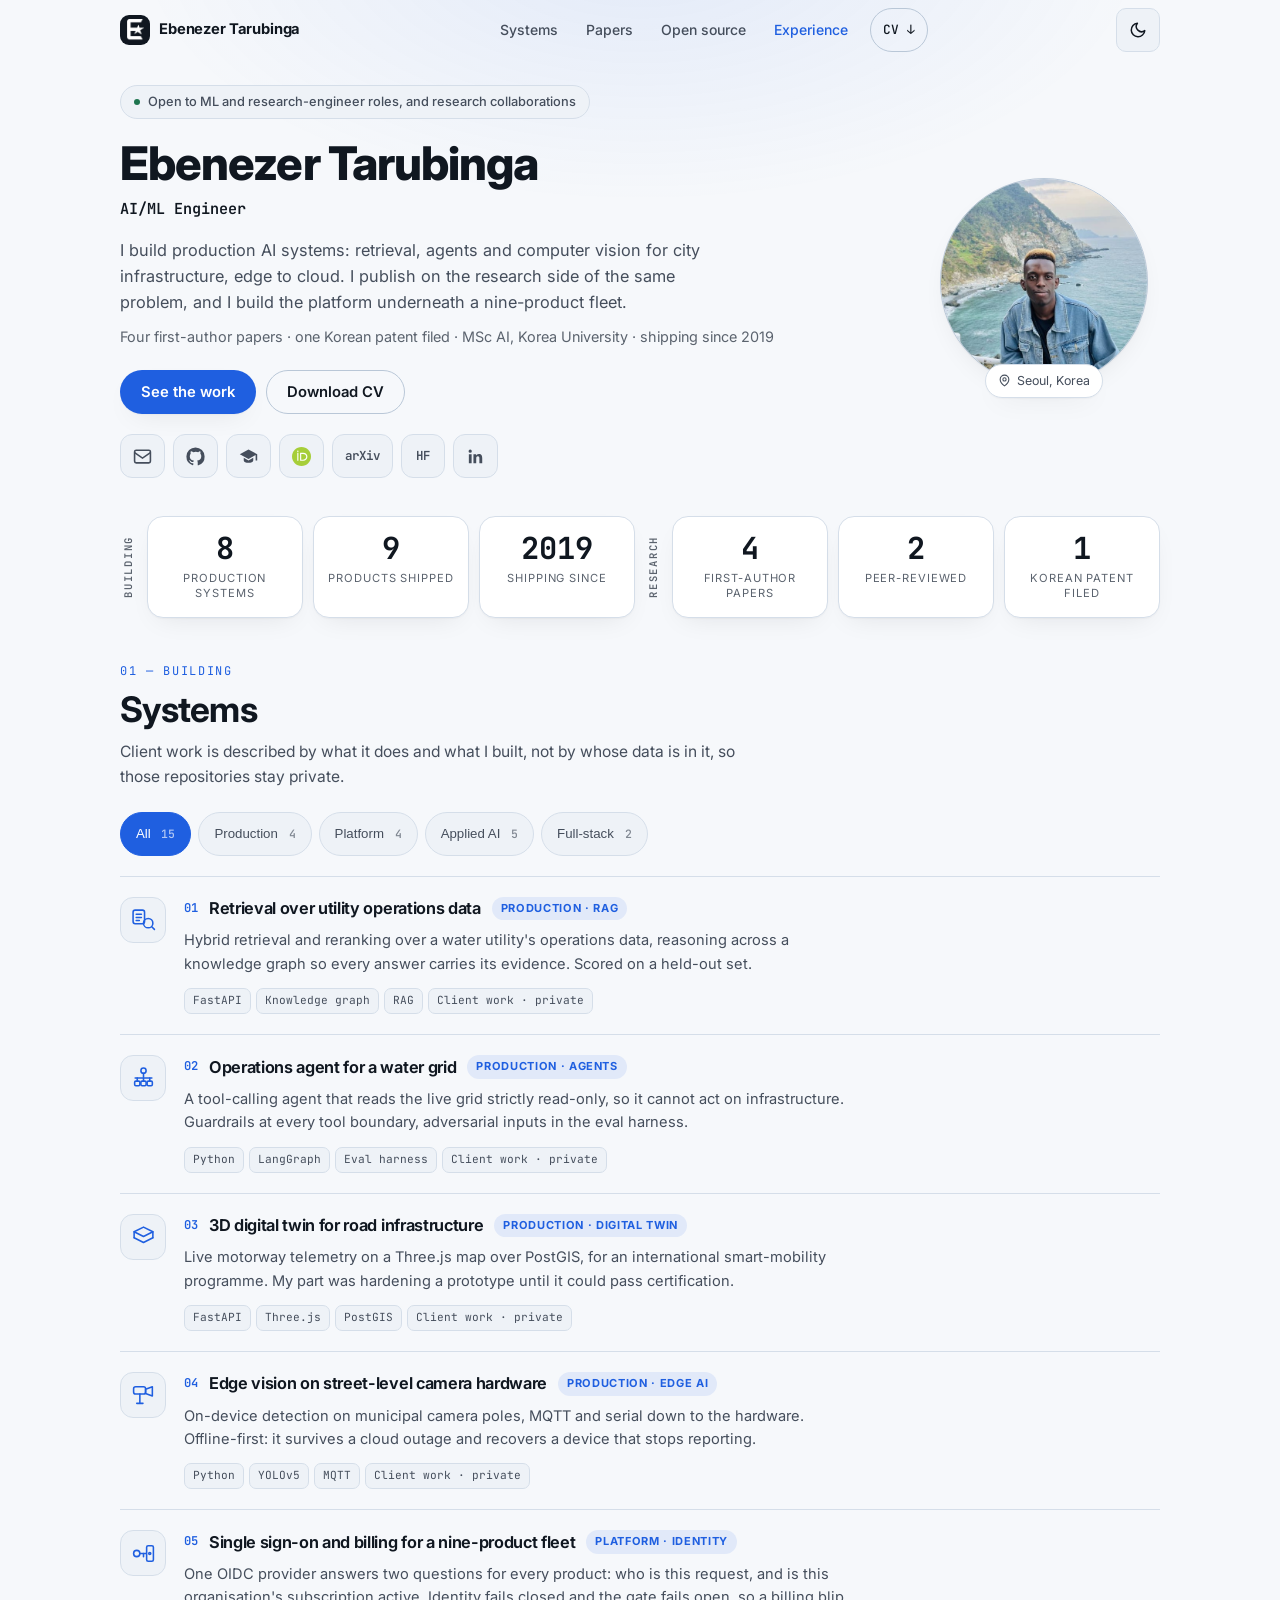
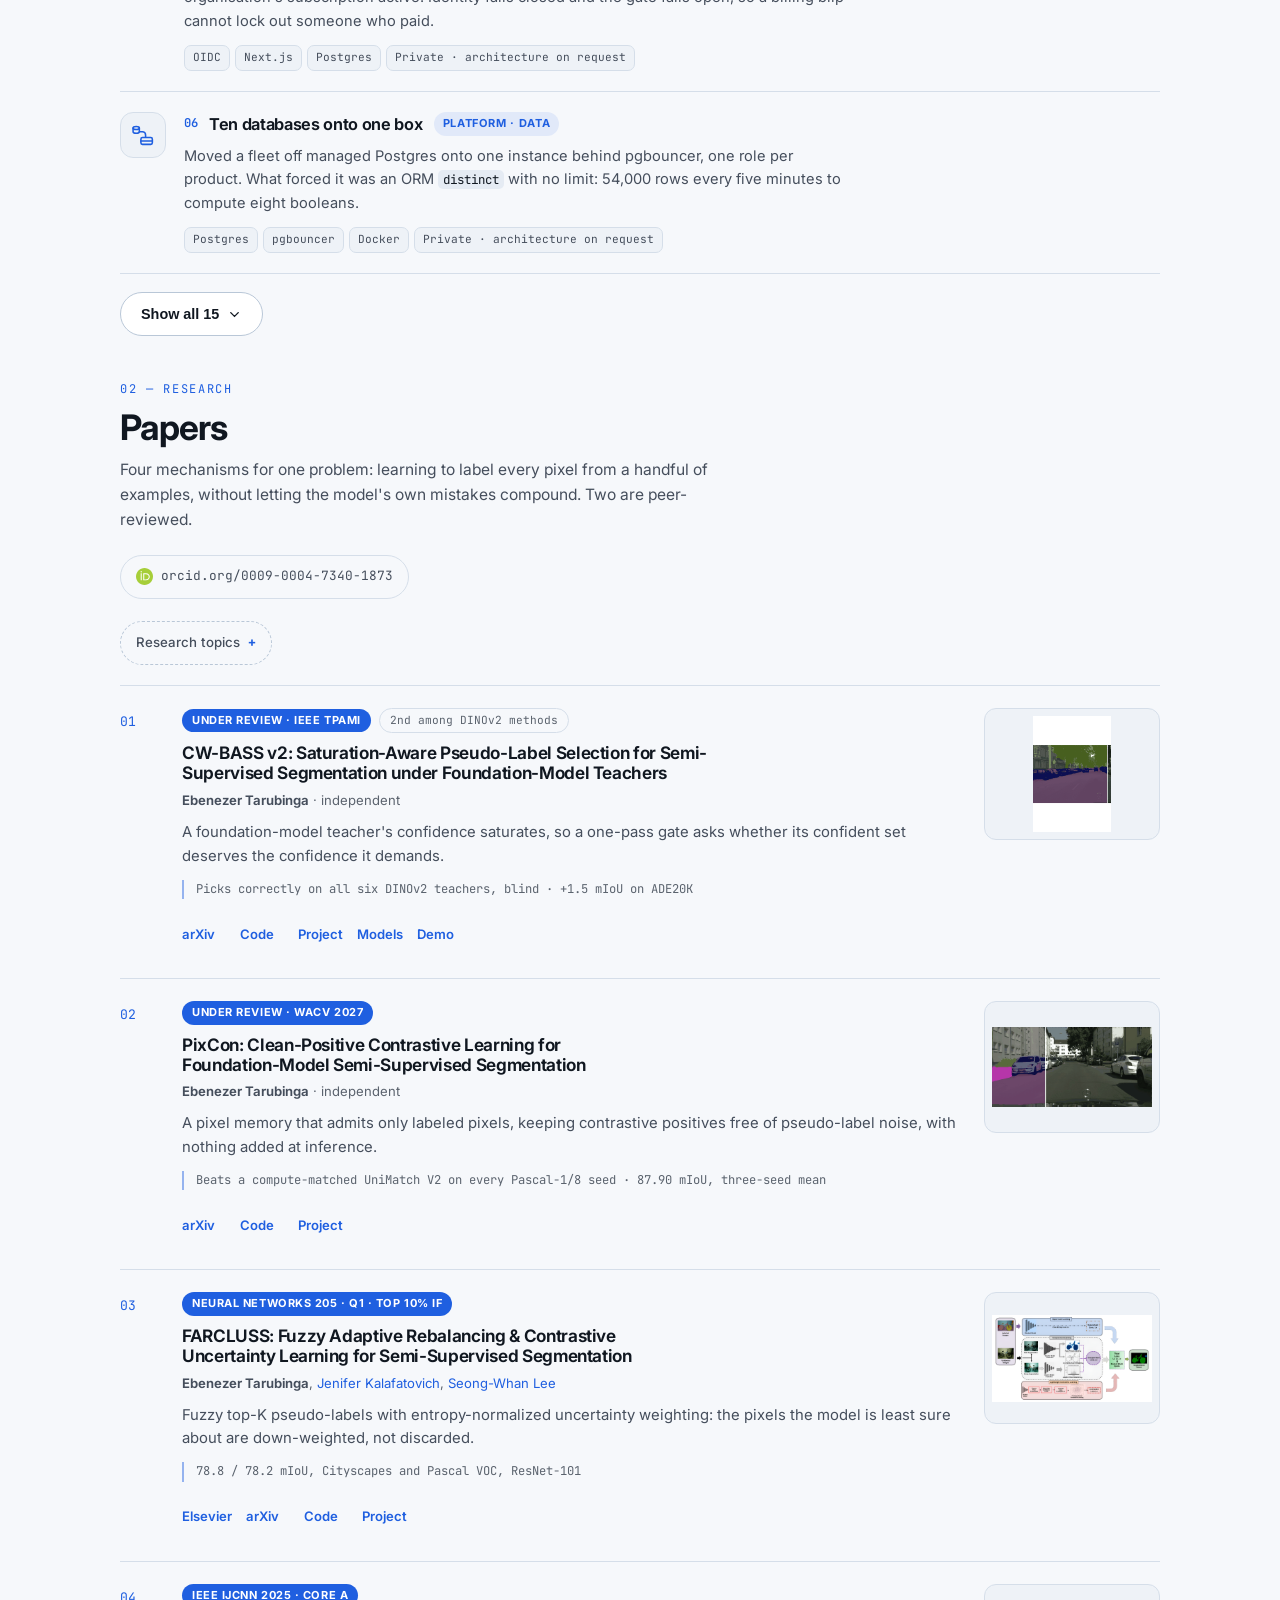
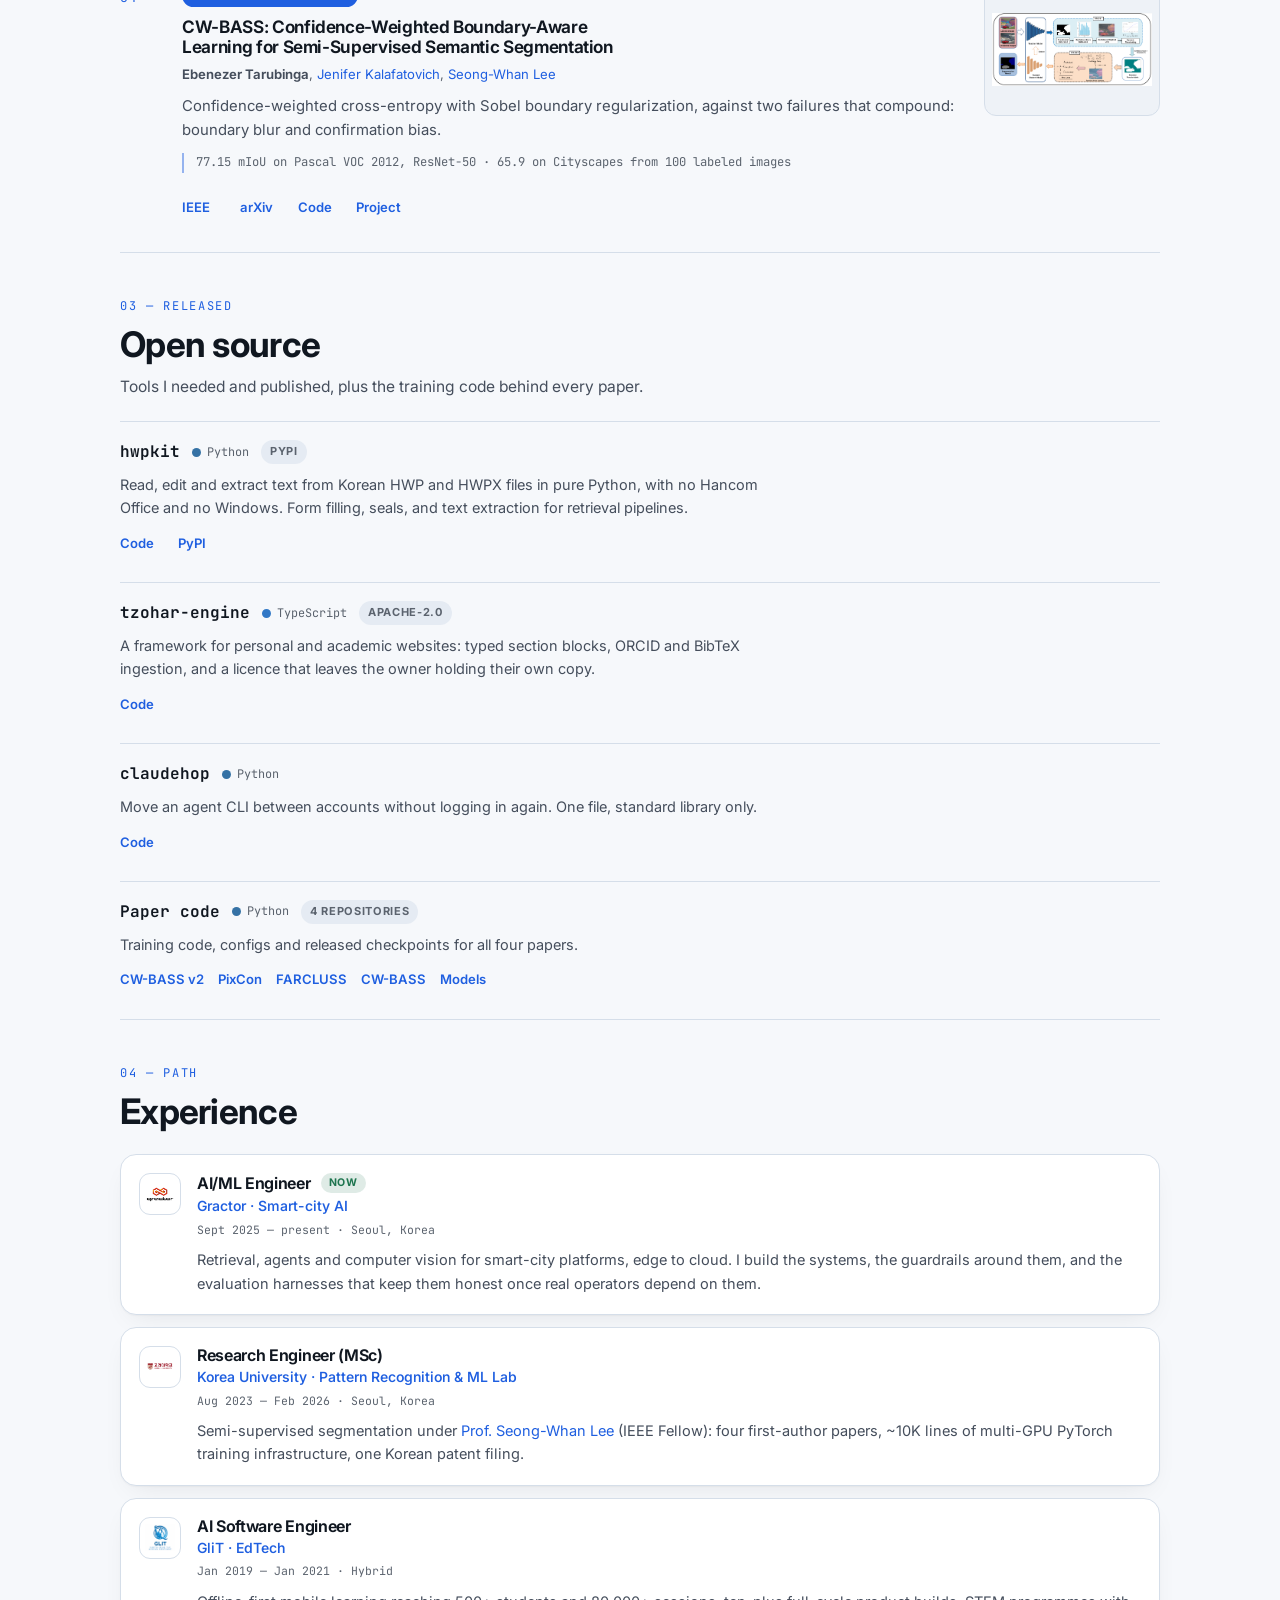
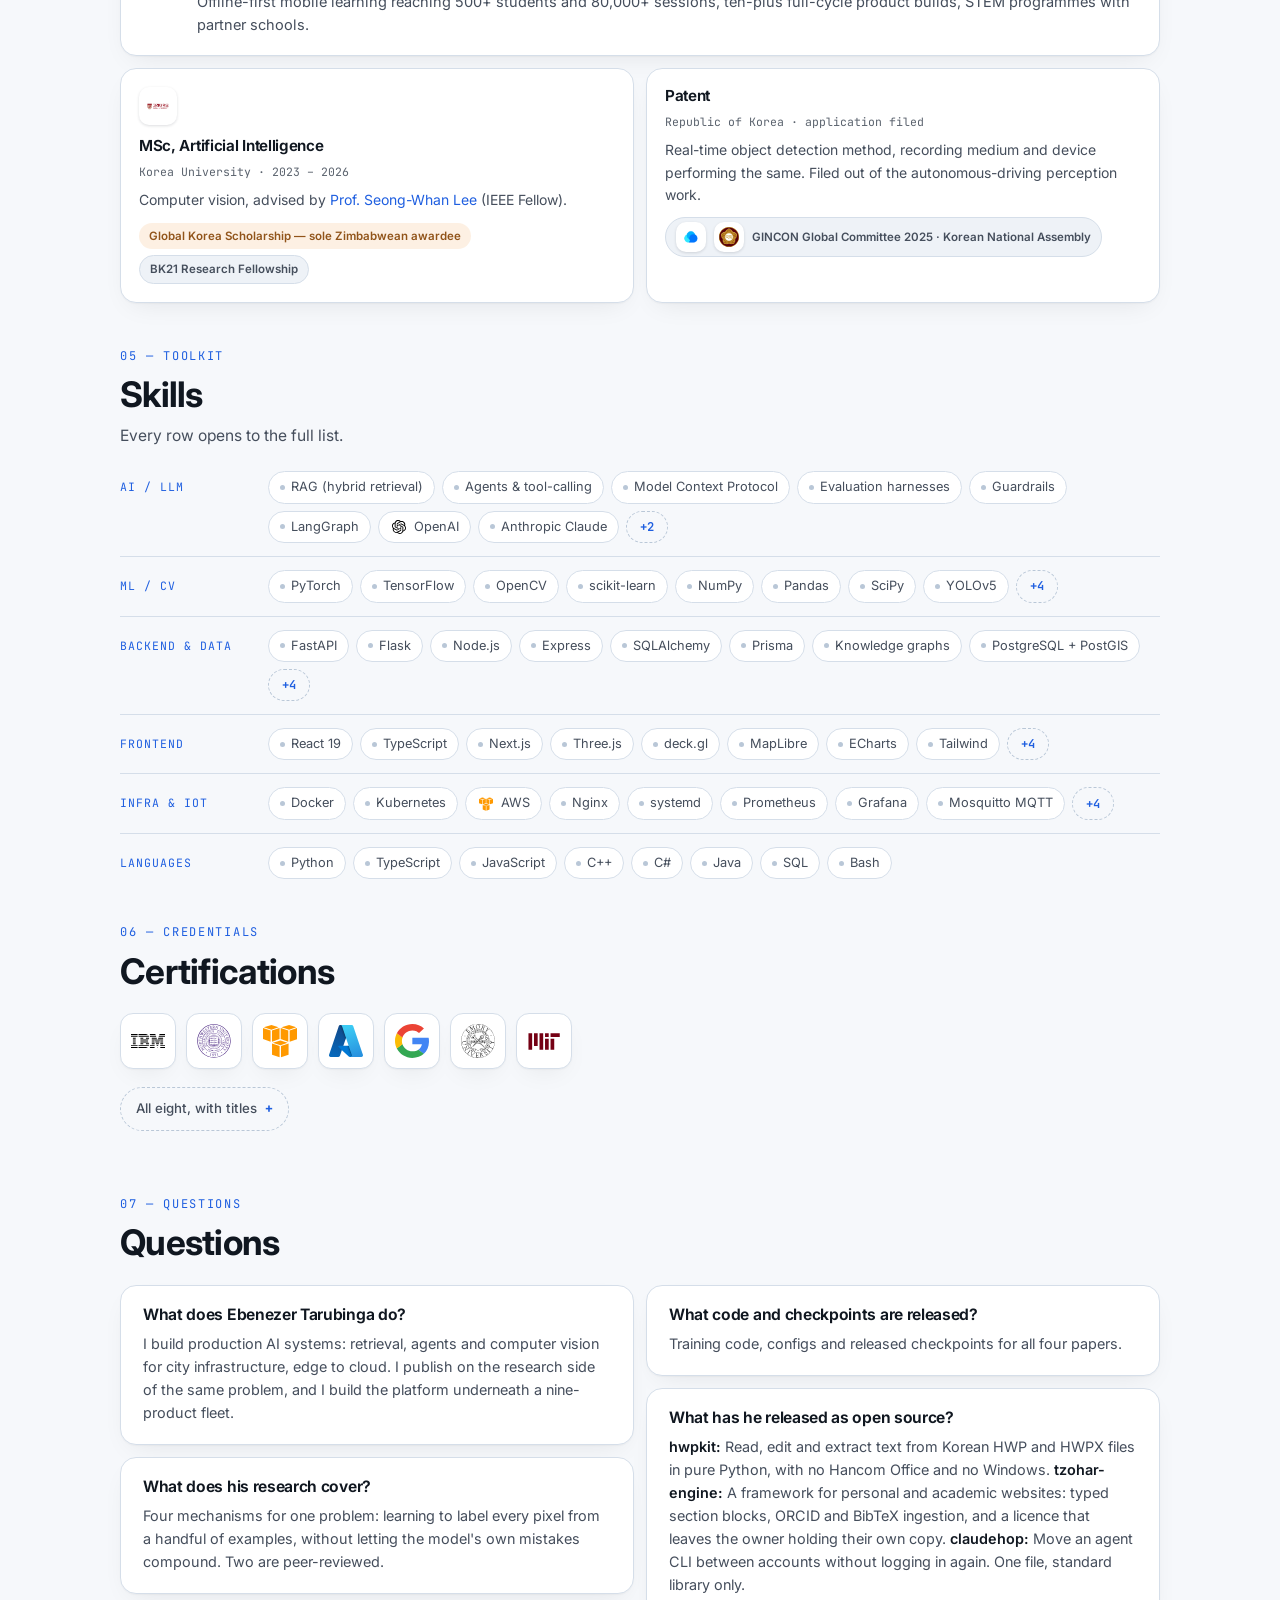
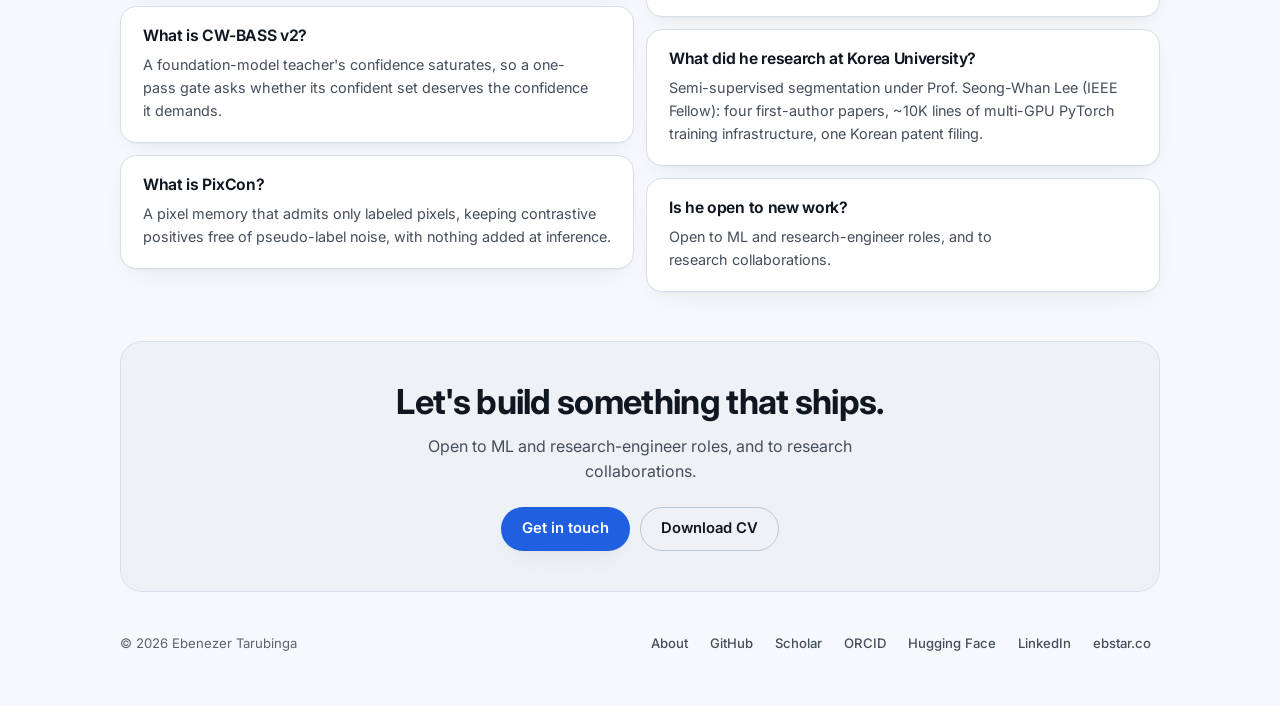
==== index.html @ acea978f "Square favicon set from the E★ mark, and og:site_name The old favicon was the 156x190 mark itself; G" ====
<!DOCTYPE html>
<html lang="en">
<head>
  <meta charset="UTF-8" />
  <meta name="viewport" content="width=device-width, initial-scale=1" />
  <title>Ebenezer Tarubinga — AI/ML Engineer</title>
  <meta name="author" content="Ebenezer Tarubinga" />
  <meta name="description" content="Ebenezer Tarubinga — AI/ML engineer in Seoul. Production retrieval, agents, computer vision and platform infrastructure, plus four first-author papers on learning to segment from almost no labels." />

  <!-- Open Graph -->
  <meta property="og:title" content="Ebenezer Tarubinga — AI/ML Engineer" />
  <meta property="og:description" content="Production AI systems for city infrastructure, the platform underneath a nine-product fleet, and four first-author papers. MSc AI, Korea University." />
  <meta property="og:type" content="website" />
  <meta property="og:site_name" content="Ebenezer Tarubinga" />
  <meta property="og:url" content="https://psychofict.github.io/" />
  <meta property="og:image" content="https://psychofict.github.io/pictures/ebstar.png" />
  <meta name="twitter:card" content="summary_large_image" />

  <link rel="canonical" href="https://psychofict.github.io/" />
  <link rel="alternate" hreflang="en" href="https://psychofict.github.io/" />
  <link rel="alternate" hreflang="x-default" href="https://psychofict.github.io/" />
  <link rel="alternate" type="application/rss+xml" title="Ebenezer Tarubinga: papers" href="https://psychofict.github.io/feed.xml" />

  <link rel="icon" href="/favicon.ico" sizes="48x48" />
  <link rel="icon" type="image/png" sizes="96x96" href="/favicon-96.png" />
  <link rel="icon" type="image/png" sizes="192x192" href="/icon-192.png" />
  <link rel="apple-touch-icon" sizes="180x180" href="/apple-touch-icon.png" />
  <link rel="preconnect" href="https://fonts.googleapis.com" />
  <link rel="preconnect" href="https://fonts.gstatic.com" crossorigin />
  <link href="https://fonts.googleapis.com/css2?family=Inter:wght@400;500;600;700;800;900&family=JetBrains+Mono:wght@400;500;600&display=swap" rel="stylesheet" />
  <link rel="stylesheet" href="stylesheet.css" />

  <!-- Google Analytics -->
  <script async src="https://www.googletagmanager.com/gtag/js?id=G-YFYF6ZWHZZ"></script>
  <script>
    window.dataLayer = window.dataLayer || [];
    function gtag(){dataLayer.push(arguments);}
    gtag('js', new Date());
    gtag('config', 'G-YFYF6ZWHZZ');
  </script>

  <!-- Structured data: one block per entity. -->
  <script type="application/ld+json">
  {
    "@context": "https://schema.org",
    "@type": "Person",
    "@id": "https://ebstar.co/#person",
    "name": "Ebenezer Tarubinga",
    "alternateName": "Ebstar",
    "givenName": "Ebenezer",
    "familyName": "Tarubinga",
    "jobTitle": "AI/ML Engineer",
    "description": "Ebenezer Tarubinga — AI/ML engineer in Seoul. Production retrieval, agents, computer vision and platform infrastructure, plus four first-author papers on learning to segment from almost no labels.",
    "url": "https://ebstar.co",
    "mainEntityOfPage": "https://psychofict.github.io/",
    "image": "https://psychofict.github.io/pictures/ebstar.png",
    "homeLocation": {
      "@type": "Place",
      "name": "Seoul, Korea"
    },
    "alumniOf": {
      "@id": "https://psychofict.github.io/#korea-university"
    },
    "hasCredential": {
      "@type": "EducationalOccupationalCredential",
      "credentialCategory": "degree",
      "educationalLevel": "Master of Science",
      "name": "MSc in Artificial Intelligence",
      "recognizedBy": {
        "@id": "https://psychofict.github.io/#korea-university"
      }
    },
    "knowsAbout": [
      "Semi-supervised learning",
      "Semantic segmentation",
      "Pseudo-labeling & consistency",
      "Calibration & uncertainty",
      "Contrastive representation learning",
      "Long-tailed / class imbalance",
      "Boundary-aware learning",
      "Foundation models (DINOv2, ViT)",
      "Selective prediction",
      "Evaluation methodology"
    ],
    "identifier": {
      "@type": "PropertyValue",
      "propertyID": "ORCID",
      "value": "https://orcid.org/0009-0004-7340-1873",
      "url": "https://orcid.org/0009-0004-7340-1873"
    },
    "sameAs": [
      "https://www.wikidata.org/wiki/Q108761295",
      "https://www.linkedin.com/in/ebstar",
      "https://scholar.google.com/citations?user=W818y-gAAAAJ",
      "https://orcid.org/0009-0004-7340-1873",
      "https://github.com/psychofict",
      "https://huggingface.co/psychofict",
      "https://www.crunchbase.com/person/ebenezer-tarubinga",
      "https://ebstar.co"
    ]
  }
  </script>
  <script type="application/ld+json">
  {
    "@context": "https://schema.org",
    "@type": "WebSite",
    "@id": "https://psychofict.github.io/#website",
    "name": "Ebenezer Tarubinga",
    "url": "https://psychofict.github.io/",
    "description": "Ebenezer Tarubinga — AI/ML engineer in Seoul. Production retrieval, agents, computer vision and platform infrastructure, plus four first-author papers on learning to segment from almost no labels.",
    "inLanguage": "en",
    "author": {
      "@id": "https://ebstar.co/#person"
    },
    "publisher": {
      "@id": "https://ebstar.co/#person"
    },
    "copyrightHolder": {
      "@id": "https://ebstar.co/#person"
    },
    "copyrightYear": 2026,
    "dateModified": "2026-10-06"
  }
  </script>
  <script type="application/ld+json">
  {
    "@context": "https://schema.org",
    "@type": [
      "EducationalOrganization",
      "CollegeOrUniversity"
    ],
    "@id": "https://psychofict.github.io/#korea-university",
    "name": "Korea University",
    "url": "https://www.korea.ac.kr",
    "address": {
      "@type": "PostalAddress",
      "addressLocality": "Seoul",
      "addressCountry": "KR"
    }
  }
  </script>
  <script type="application/ld+json">
  {
    "@context": "https://schema.org",
    "@type": "ScholarlyArticle",
    "@id": "https://psychofict.github.io/#paper-cw-bass-v2",
    "headline": "CW-BASS v2: Saturation-Aware Pseudo-Label Selection for Semi-Supervised Segmentation under Foundation-Model Teachers",
    "name": "CW-BASS v2: Saturation-Aware Pseudo-Label Selection for Semi-Supervised Segmentation under Foundation-Model Teachers",
    "description": "A foundation-model teacher's confidence saturates, so a one-pass gate asks whether its confident set deserves the confidence it demands.",
    "author": [
      {
        "@id": "https://ebstar.co/#person"
      }
    ],
    "datePublished": "2026-08-13",
    "url": "https://arxiv.org/abs/2608.12773",
    "sameAs": [
      "https://arxiv.org/abs/2608.12773",
      "https://psychofict.github.io/CW-BASS-v2/",
      "https://github.com/psychofict/CW-BASS-v2"
    ],
    "inLanguage": "en",
    "keywords": "Semi-supervised learning, Semantic segmentation",
    "creativeWorkStatus": "Under review at IEEE TPAMI"
  }
  </script>
  <script type="application/ld+json">
  {
    "@context": "https://schema.org",
    "@type": "ScholarlyArticle",
    "@id": "https://psychofict.github.io/#paper-pixcon",
    "headline": "PixCon: Clean-Positive Contrastive Learning for Foundation-Model Semi-Supervised Segmentation",
    "name": "PixCon: Clean-Positive Contrastive Learning for Foundation-Model Semi-Supervised Segmentation",
    "description": "A pixel memory that admits only labeled pixels, keeping contrastive positives free of pseudo-label noise, with nothing added at inference.",
    "author": [
      {
        "@id": "https://ebstar.co/#person"
      }
    ],
    "datePublished": "2026-07-03",
    "url": "https://arxiv.org/abs/2607.03068",
    "sameAs": [
      "https://arxiv.org/abs/2607.03068",
      "https://psychofict.github.io/PixCon/",
      "https://github.com/psychofict/PixCon"
    ],
    "inLanguage": "en",
    "keywords": "Semi-supervised learning, Semantic segmentation",
    "creativeWorkStatus": "Under review at WACV 2027"
  }
  </script>
  <script type="application/ld+json">
  {
    "@context": "https://schema.org",
    "@type": "ScholarlyArticle",
    "@id": "https://psychofict.github.io/#paper-farcluss",
    "headline": "FARCLUSS: Fuzzy Adaptive Rebalancing & Contrastive Uncertainty Learning for Semi-Supervised Segmentation",
    "name": "FARCLUSS: Fuzzy Adaptive Rebalancing & Contrastive Uncertainty Learning for Semi-Supervised Segmentation",
    "description": "Fuzzy top-K pseudo-labels with entropy-normalized uncertainty weighting: the pixels the model is least sure about are down-weighted, not discarded.",
    "author": [
      {
        "@id": "https://ebstar.co/#person"
      },
      {
        "@type": "Person",
        "name": "Jenifer Kalafatovich",
        "url": "https://scholar.google.com/citations?user=uH_-hRUAAAAJ&hl=en"
      },
      {
        "@type": "Person",
        "name": "Seong-Whan Lee",
        "url": "https://pure.korea.ac.kr/en/persons/seong-whan-lee"
      }
    ],
    "datePublished": "2025-06-11",
    "url": "https://doi.org/10.1016/j.neunet.2026.109494",
    "sameAs": [
      "https://doi.org/10.1016/j.neunet.2026.109494",
      "https://arxiv.org/abs/2506.11142",
      "https://psychofict.github.io/FARCLUSS/",
      "https://github.com/psychofict/FARCLUSS"
    ],
    "inLanguage": "en",
    "keywords": "Semi-supervised learning, Semantic segmentation",
    "creativeWorkStatus": "Published in Neural Networks",
    "publisher": {
      "@type": "Organization",
      "name": "Elsevier"
    },
    "isPartOf": {
      "@type": "PublicationVolume",
      "volumeNumber": "205",
      "isPartOf": {
        "@type": "Periodical",
        "name": "Neural Networks"
      }
    },
    "identifier": "https://doi.org/10.1016/j.neunet.2026.109494"
  }
  </script>
  <script type="application/ld+json">
  {
    "@context": "https://schema.org",
    "@type": "ScholarlyArticle",
    "@id": "https://psychofict.github.io/#paper-cw-bass",
    "headline": "CW-BASS: Confidence-Weighted Boundary-Aware Learning for Semi-Supervised Semantic Segmentation",
    "name": "CW-BASS: Confidence-Weighted Boundary-Aware Learning for Semi-Supervised Semantic Segmentation",
    "description": "Confidence-weighted cross-entropy with Sobel boundary regularization, against two failures that compound: boundary blur and confirmation bias.",
    "author": [
      {
        "@id": "https://ebstar.co/#person"
      },
      {
        "@type": "Person",
        "name": "Jenifer Kalafatovich",
        "url": "https://scholar.google.com/citations?user=uH_-hRUAAAAJ&hl=en"
      },
      {
        "@type": "Person",
        "name": "Seong-Whan Lee",
        "url": "https://pure.korea.ac.kr/en/persons/seong-whan-lee"
      }
    ],
    "datePublished": "2025-02-21",
    "url": "https://ieeexplore.ieee.org/abstract/document/11227871/",
    "sameAs": [
      "https://ieeexplore.ieee.org/abstract/document/11227871/",
      "https://arxiv.org/abs/2502.15152",
      "https://psychofict.github.io/CW-BASS/",
      "https://github.com/psychofict/CW-BASS"
    ],
    "inLanguage": "en",
    "keywords": "Semi-supervised learning, Semantic segmentation",
    "creativeWorkStatus": "Published at IEEE IJCNN 2025",
    "publisher": {
      "@type": "Organization",
      "name": "IEEE"
    }
  }
  </script>
  <script type="application/ld+json">
  {
    "@context": "https://schema.org",
    "@type": "FAQPage",
    "@id": "https://psychofict.github.io/#faq",
    "inLanguage": "en",
    "mainEntity": [
      {
        "@type": "Question",
        "name": "What does Ebenezer Tarubinga do?",
        "acceptedAnswer": {
          "@type": "Answer",
          "text": "I build production AI systems: retrieval, agents and computer vision for city infrastructure, edge to cloud. I publish on the research side of the same problem, and I build the platform underneath a nine-product fleet."
        }
      },
      {
        "@type": "Question",
        "name": "What does his research cover?",
        "acceptedAnswer": {
          "@type": "Answer",
          "text": "Four mechanisms for one problem: learning to label every pixel from a handful of examples, without letting the model's own mistakes compound. Two are peer-reviewed."
        }
      },
      {
        "@type": "Question",
        "name": "What is CW-BASS v2?",
        "acceptedAnswer": {
          "@type": "Answer",
          "text": "A foundation-model teacher's confidence saturates, so a one-pass gate asks whether its confident set deserves the confidence it demands."
        }
      },
      {
        "@type": "Question",
        "name": "What is PixCon?",
        "acceptedAnswer": {
          "@type": "Answer",
          "text": "A pixel memory that admits only labeled pixels, keeping contrastive positives free of pseudo-label noise, with nothing added at inference."
        }
      },
      {
        "@type": "Question",
        "name": "What code and checkpoints are released?",
        "acceptedAnswer": {
          "@type": "Answer",
          "text": "Training code, configs and released checkpoints for all four papers."
        }
      },
      {
        "@type": "Question",
        "name": "What has he released as open source?",
        "acceptedAnswer": {
          "@type": "Answer",
          "text": "hwpkit: Read, edit and extract text from Korean HWP and HWPX files in pure Python, with no Hancom Office and no Windows. tzohar-engine: A framework for personal and academic websites: typed section blocks, ORCID and BibTeX ingestion, and a licence that leaves the owner holding their own copy. claudehop: Move an agent CLI between accounts without logging in again. One file, standard library only."
        }
      },
      {
        "@type": "Question",
        "name": "What did he research at Korea University?",
        "acceptedAnswer": {
          "@type": "Answer",
          "text": "Semi-supervised segmentation under Prof. Seong-Whan Lee (IEEE Fellow): four first-author papers, ~10K lines of multi-GPU PyTorch training infrastructure, one Korean patent filing."
        }
      },
      {
        "@type": "Question",
        "name": "Is he open to new work?",
        "acceptedAnswer": {
          "@type": "Answer",
          "text": "Open to ML and research-engineer roles, and to research collaborations."
        }
      }
    ]
  }
  </script>

  <!-- Resolve the stored theme before paint. Nothing is set when the visitor has
       no preference, so the CSS falls through to prefers-color-scheme. -->
  <script>
    (function () {
      try {
        var t = localStorage.getItem('theme');
        if (t === 'light' || t === 'dark') document.documentElement.setAttribute('data-theme', t);
      } catch (e) {}
    })();
  </script>
</head>

<body>
  <div class="page-glow" aria-hidden="true"></div>

  <!-- Glyph sprite. Every system row carries a line drawing of what the system
       actually does, in one stroke weight, so the index scans as a set rather
       than as a wall of paragraphs. Stock photography would say nothing. -->
  <svg class="sprite" aria-hidden="true" focusable="false"><defs>
    <g id="g-retrieval"><rect x="2" y="3" width="11" height="13" rx="2"/><path d="M5 7h5M5 10h5M5 13h3"/><circle cx="16.5" cy="15.5" r="4.5"/><path d="M19.9 18.9 22.5 21.5"/></g>
    <g id="g-agent"><circle cx="12" cy="4.5" r="2.5"/><path d="M12 7v3.5"/><path d="M4 11.5h16"/><path d="M6 11.5v3M12 11.5v3M18 11.5v3"/><rect x="3.5" y="14.5" width="5" height="4.5" rx="1.2"/><rect x="9.5" y="14.5" width="5" height="4.5" rx="1.2"/><rect x="15.5" y="14.5" width="5" height="4.5" rx="1.2"/></g>
    <g id="g-twin"><path d="M3 7.5 12 3l9 4.5-9 4.5z"/><path d="M3 13.2 12 17.7l9-4.5"/><path d="M3 7.5v5.7M21 7.5v5.7"/></g>
    <g id="g-camera"><rect x="2.5" y="4.5" width="11.5" height="7" rx="2"/><path d="M14 7 20.5 4.5v9L14 11z"/><path d="M8.5 11.5v8.5"/><path d="M5.5 20.5h6"/></g>
    <g id="g-key"><circle cx="5.5" cy="12" r="3"/><path d="M8.5 12h6"/><path d="M12 12v3"/><rect x="15" y="4.5" width="6.5" height="15" rx="1.5"/><circle cx="18" cy="12" r="1"/></g>
    <g id="g-db"><ellipse cx="5" cy="4.8" rx="3" ry="1.5"/><path d="M2 4.8v3.6c0 .8 1.3 1.5 3 1.5s3-.7 3-1.5V4.8"/><path d="M8 8.4h3a3 3 0 0 1 3 3v2.1"/><rect x="9.5" y="14" width="11" height="6.5" rx="1.5"/><path d="M9.5 17.2h11"/></g>
    <g id="g-failover"><rect x="2" y="3" width="8.5" height="6" rx="1.5"/><rect x="13.5" y="14.5" width="8.5" height="6" rx="1.5"/><path d="M10.5 6h4.5"/><path d="M17 4 20.5 7.5M20.5 4 17 7.5"/><path d="M6.2 9v5.5a3 3 0 0 0 3 3h4.3" stroke-dasharray="2.6 2.6"/></g>
    <g id="g-check"><rect x="2.5" y="2.5" width="12" height="15" rx="2"/><path d="M5.8 7.3 7.4 8.9l3.2-3.2"/><path d="M5.8 12.6h5"/><circle cx="17.5" cy="16.5" r="4.8"/><path d="M17.5 14v2.7l1.9 1.1"/></g>
    <g id="g-shield"><path d="M12 2.5 4.5 5.6v5.7c0 4.8 3.2 8.2 7.5 9.7 4.3-1.5 7.5-4.9 7.5-9.7V5.6z"/><path d="M12 7.2 10 11.8h3.2L11.6 16.6"/></g>
    <g id="g-graph"><circle cx="5.5" cy="6" r="2.5"/><circle cx="18.5" cy="8" r="2.5"/><circle cx="9.5" cy="18" r="2.5"/><path d="M8 6.4l8 1.2M6.6 8.3 8.7 15.6M17 10.2l-5.6 5.9"/></g>
    <g id="g-labels"><rect x="2.5" y="2.5" width="19" height="19" rx="2"/><path d="M2.5 9h19M2.5 15h19M9 2.5v19M15 2.5v19"/><rect x="2.5" y="2.5" width="6.5" height="6.5" fill="currentColor" stroke="none" opacity=".26"/><rect x="15" y="9" width="6.5" height="6" fill="currentColor" stroke="none" opacity=".26"/></g>
    <g id="g-depth"><path d="M2.5 20.5c2.2-6.6 5.6-9.9 9.5-9.9s7.3 3.3 9.5 9.9"/><path d="M6.4 20.5c1.5-3.8 3.4-5.7 5.6-5.7s4.1 1.9 5.6 5.7"/><path d="M10.1 20.5c.7-1.6 1.3-2.4 1.9-2.4s1.2.8 1.9 2.4"/><path d="M12 3v4"/></g>
    <g id="g-context"><rect x="2.5" y="8" width="19" height="8" rx="2"/><path d="M6.2 8v8M17.8 8v8" stroke-dasharray="2 2"/><rect x="8.6" y="8" width="6.8" height="8" fill="currentColor" stroke="none" opacity=".24"/></g>
    <g id="g-leaf"><path d="M20.5 3.5c0 8.3-5.2 13.5-13.5 13.5 0-8.3 5.2-13.5 13.5-13.5z"/><path d="M7 17c3.1-4.2 6.2-6.8 10.3-8.3"/><path d="M3.5 20.5 7 17"/></g>
    <g id="g-book"><path d="M3 5.2c2.9-1.5 6-1.5 9 0v13.4c-3-1.5-6.1-1.5-9 0z"/><path d="M21 5.2c-2.9-1.5-6-1.5-9 0v13.4c3-1.5 6.1-1.5 9 0z"/></g>
  </defs></svg>

  <!-- ===================== NAV ===================== -->
  <header class="nav" id="nav">
    <div class="nav-inner">
      <a href="#home" class="brand">
        <span class="brand-mark"><img src="pictures/ebstar-mark-white.png" alt="" /></span>
        <span class="brand-name">Ebenezer&nbsp;Tarubinga</span>
      </a>

      <nav class="nav-links" id="navLinks" aria-label="Sections">
        <a href="#systems">Systems</a>
        <a href="#publications">Papers</a>
        <a href="#opensource">Open source</a>
        <a href="#experience">Experience</a>
        <a class="nav-cta" href="data/ebstar_cv.pdf" target="_blank" rel="noopener">CV ↓</a>
      </nav>

      <div class="nav-tools">
        <button id="themeToggle" class="icon-btn" aria-label="Toggle colour theme" title="Toggle theme">
          <svg class="i-sun" viewBox="0 0 24 24" width="18" height="18" fill="none" stroke="currentColor" stroke-width="2" stroke-linecap="round" aria-hidden="true"><circle cx="12" cy="12" r="4"/><path d="M12 2v2M12 20v2M4.9 4.9l1.4 1.4M17.7 17.7l1.4 1.4M2 12h2M20 12h2M4.9 19.1l1.4-1.4M17.7 6.3l1.4-1.4"/></svg>
          <svg class="i-moon" viewBox="0 0 24 24" width="18" height="18" fill="none" stroke="currentColor" stroke-width="2" stroke-linecap="round" stroke-linejoin="round" aria-hidden="true"><path d="M21 12.8A9 9 0 1 1 11.2 3a7 7 0 0 0 9.8 9.8z"/></svg>
        </button>
        <button id="menuBtn" class="icon-btn menu-btn" aria-label="Open menu" aria-expanded="false" aria-controls="navLinks">
          <svg viewBox="0 0 24 24" width="20" height="20" fill="none" stroke="currentColor" stroke-width="2" stroke-linecap="round" aria-hidden="true"><path d="M3 6h18M3 12h18M3 18h18"/></svg>
        </button>
      </div>
    </div>
  </header>

  <main id="main">

  <!-- ===================== HERO ===================== -->
  <section class="hero" id="home">
    <div class="hero-grid reveal">
      <div class="hero-text">
        <p class="eyebrow"><span class="dot"></span> Open to ML and research-engineer roles, and research collaborations</p>

        <h1>Ebenezer Tarubinga</h1>
        <p class="role"><span class="mono">AI/ML Engineer</span></p>

        <p class="lede">
          I build production AI systems: retrieval, agents and computer vision for city
          infrastructure, edge to cloud. I publish on the research side of the same problem, and I
          build the platform underneath a nine-product fleet.
        </p>
        <p class="lede-2">Four first-author papers · one Korean patent filed · MSc AI, Korea University · shipping since 2019</p>

        <div class="hero-cta">
          <a class="btn btn-primary" href="#systems">See the work</a>
          <a class="btn btn-ghost" href="data/ebstar_cv.pdf" target="_blank" rel="noopener">Download CV</a>
        </div>

        <div class="socials">
          <a class="social" href="mailto:ebstarmusic@gmail.com" title="Email" aria-label="Email"><svg viewBox="0 0 24 24" width="19" height="19" fill="none" stroke="currentColor" stroke-width="2" aria-hidden="true"><rect x="2" y="4" width="20" height="16" rx="2"/><path d="m2 7 10 7 10-7"/></svg></a>
          <a class="social" href="https://github.com/psychofict" target="_blank" rel="noopener" title="GitHub" aria-label="GitHub"><svg viewBox="0 0 24 24" width="19" height="19" fill="currentColor" aria-hidden="true"><path d="M12 .5A11.5 11.5 0 0 0 .5 12a11.5 11.5 0 0 0 7.9 10.9c.6.1.8-.2.8-.5v-2c-3.2.7-3.9-1.4-3.9-1.4-.5-1.3-1.3-1.7-1.3-1.7-1-.7.1-.7.1-.7 1.2.1 1.8 1.2 1.8 1.2 1 1.8 2.8 1.3 3.4 1 .1-.8.4-1.3.8-1.6-2.6-.3-5.3-1.3-5.3-5.7 0-1.3.5-2.3 1.2-3.1-.1-.3-.5-1.5.1-3.1 0 0 1-.3 3.3 1.2a11.5 11.5 0 0 1 6 0C17 5 18 5.3 18 5.3c.6 1.6.2 2.8.1 3.1.8.8 1.2 1.8 1.2 3.1 0 4.4-2.7 5.4-5.3 5.7.4.4.8 1.1.8 2.2v3.3c0 .3.2.6.8.5A11.5 11.5 0 0 0 23.5 12 11.5 11.5 0 0 0 12 .5z"/></svg></a>
          <a class="social" href="https://scholar.google.com/citations?user=W818y-gAAAAJ&amp;hl=en" target="_blank" rel="noopener" title="Google Scholar" aria-label="Google Scholar"><svg viewBox="0 0 24 24" width="19" height="19" fill="currentColor" aria-hidden="true"><path d="M12 3 1 9l11 6 9-4.9V17h2V9zM6 13.7v3.2c0 1.6 2.7 3.1 6 3.1s6-1.5 6-3.1v-3.2l-6 3.3z"/></svg></a>
          <a class="social" href="https://orcid.org/0009-0004-7340-1873" target="_blank" rel="me noopener" title="ORCID iD 0009-0004-7340-1873" aria-label="ORCID iD"><svg viewBox="0 0 256 256" width="19" height="19" aria-hidden="true"><path d="M256 128c0 70.7-57.3 128-128 128S0 198.7 0 128 57.3 0 128 0s128 57.3 128 128z" fill="#A6CE39"/><g fill="#fff"><path d="M86.3 186.2H70.9V79.1h15.4v107.1z"/><path d="M108.9 79.1h41.6c39.6 0 57 28.3 57 53.6 0 27.5-21.5 53.6-56.8 53.6h-41.8V79.1zm15.4 93.3h24.5c34.9 0 42.9-26.5 42.9-39.7C191.7 111.2 178 93 148 93h-23.7v79.4z"/><path d="M88.7 56.8c0 5.5-4.5 10.1-10.1 10.1s-10.1-4.6-10.1-10.1c0-5.6 4.5-10.1 10.1-10.1s10.1 4.6 10.1 10.1z"/></g></svg></a>
          <a class="social" href="https://arxiv.org/search/cs?searchtype=author&amp;query=Tarubinga,+E" target="_blank" rel="noopener" title="arXiv" aria-label="arXiv papers"><span class="social-txt">arXiv</span></a>
          <a class="social" href="https://huggingface.co/psychofict" target="_blank" rel="noopener" title="Hugging Face" aria-label="Hugging Face models"><span class="social-txt">HF</span></a>
          <a class="social" href="https://www.linkedin.com/in/ebstar" target="_blank" rel="noopener" title="LinkedIn" aria-label="LinkedIn"><svg viewBox="0 0 24 24" width="19" height="19" fill="currentColor" aria-hidden="true"><path d="M20.4 20.4h-3.5v-5.6c0-1.3 0-3-1.9-3s-2.1 1.4-2.1 2.9v5.7H9.4V9h3.3v1.6h.1c.5-.9 1.6-1.9 3.4-1.9 3.6 0 4.3 2.4 4.3 5.5v6.2zM5.3 7.4A2 2 0 1 1 5.3 3.3a2 2 0 0 1 0 4.1zM7.1 20.4H3.6V9h3.5z"/></svg></a>
        </div>
      </div>

      <div class="hero-photo">
        <div class="photo-ring">
          <img src="pictures/ebstar.png" alt="Ebenezer Tarubinga" width="208" height="208" />
        </div>
        <span class="loc-chip"><svg viewBox="0 0 24 24" width="13" height="13" fill="none" stroke="currentColor" stroke-width="2" aria-hidden="true"><path d="M20 10c0 6-8 12-8 12s-8-6-8-12a8 8 0 0 1 16 0z"/><circle cx="12" cy="10" r="3"/></svg> Seoul, Korea</span>
      </div>
    </div>
  </section>

  <!-- ===================== STATS ===================== -->
  <!-- Two tracks, three figures each, so neither reads as the whole career. -->
  <div class="stats reveal">
    <p class="stats-cap">Building</p>
    <div class="stat"><p class="stat-num">8</p><p class="stat-lbl">Production systems</p></div>
    <div class="stat"><p class="stat-num">9</p><p class="stat-lbl">Products shipped</p></div>
    <div class="stat"><p class="stat-num">2019</p><p class="stat-lbl">Shipping since</p></div>
    <p class="stats-cap">Research</p>
    <div class="stat"><p class="stat-num">4</p><p class="stat-lbl">First-author papers</p></div>
    <div class="stat"><p class="stat-num">2</p><p class="stat-lbl">Peer-reviewed</p></div>
    <div class="stat"><p class="stat-num">1</p><p class="stat-lbl">Korean patent filed</p></div>
  </div>

  <!-- ===================== SYSTEMS ===================== -->
  <section class="section" id="systems">
    <div class="section-head reveal">
      <p class="kicker">01 — Building</p>
      <h2>Systems</h2>
      <p class="section-sub">
        Client work is described by what it does and what I built, not by whose data is in it, so
        those repositories stay private.
      </p>
    </div>

    <div class="filters reveal" id="sysFilters" role="group" aria-label="Filter systems">
      <button class="chip active" data-filter="all">All <span class="chip-n">15</span></button>
      <button class="chip" data-filter="production">Production <span class="chip-n">4</span></button>
      <button class="chip" data-filter="platform">Platform <span class="chip-n">4</span></button>
      <button class="chip" data-filter="applied">Applied AI <span class="chip-n">5</span></button>
      <button class="chip" data-filter="fullstack">Full-stack <span class="chip-n">2</span></button>
    </div>

    <ol class="sysgrid reveal" id="sysGrid">

      <li class="sys" data-cat="production">
        <span class="sys-glyph"><svg viewBox="0 0 24 24" aria-hidden="true"><use href="#g-retrieval"/></svg></span>
        <div class="sys-main">
          <div class="sys-head"><span class="sys-idx mono">01</span><h3>Retrieval over utility operations data</h3><span class="tag">Production · RAG</span></div>
          <p class="sys-body">
            Hybrid retrieval and reranking over a water utility's operations data, reasoning across a knowledge graph so every answer carries its evidence. Scored on a held-out set.
          </p>
          <div class="stack"><span>FastAPI</span><span>Knowledge graph</span><span>RAG</span><span class="stack-note">Client work · private</span></div>
        </div>
      </li>

      <li class="sys" data-cat="production">
        <span class="sys-glyph"><svg viewBox="0 0 24 24" aria-hidden="true"><use href="#g-agent"/></svg></span>
        <div class="sys-main">
          <div class="sys-head"><span class="sys-idx mono">02</span><h3>Operations agent for a water grid</h3><span class="tag">Production · Agents</span></div>
          <p class="sys-body">
            A tool-calling agent that reads the live grid strictly read-only, so it cannot act on infrastructure. Guardrails at every tool boundary, adversarial inputs in the eval harness.
          </p>
          <div class="stack"><span>Python</span><span>LangGraph</span><span>Eval harness</span><span class="stack-note">Client work · private</span></div>
        </div>
      </li>

      <li class="sys" data-cat="production">
        <span class="sys-glyph"><svg viewBox="0 0 24 24" aria-hidden="true"><use href="#g-twin"/></svg></span>
        <div class="sys-main">
          <div class="sys-head"><span class="sys-idx mono">03</span><h3>3D digital twin for road infrastructure</h3><span class="tag">Production · Digital twin</span></div>
          <p class="sys-body">
            Live motorway telemetry on a Three.js map over PostGIS, for an international smart-mobility programme. My part was hardening a prototype until it could pass certification.
          </p>
          <div class="stack"><span>FastAPI</span><span>Three.js</span><span>PostGIS</span><span class="stack-note">Client work · private</span></div>
        </div>
      </li>

      <li class="sys" data-cat="production">
        <span class="sys-glyph"><svg viewBox="0 0 24 24" aria-hidden="true"><use href="#g-camera"/></svg></span>
        <div class="sys-main">
          <div class="sys-head"><span class="sys-idx mono">04</span><h3>Edge vision on street-level camera hardware</h3><span class="tag">Production · Edge AI</span></div>
          <p class="sys-body">
            On-device detection on municipal camera poles, MQTT and serial down to the hardware. Offline-first: it survives a cloud outage and recovers a device that stops reporting.
          </p>
          <div class="stack"><span>Python</span><span>YOLOv5</span><span>MQTT</span><span class="stack-note">Client work · private</span></div>
        </div>
      </li>

      <li class="sys" data-cat="platform">
        <span class="sys-glyph"><svg viewBox="0 0 24 24" aria-hidden="true"><use href="#g-key"/></svg></span>
        <div class="sys-main">
          <div class="sys-head"><span class="sys-idx mono">05</span><h3>Single sign-on and billing for a nine-product fleet</h3><span class="tag">Platform · Identity</span></div>
          <p class="sys-body">
            One OIDC provider answers two questions for every product: who is this request, and is this organisation's subscription active. Identity fails closed and the gate fails open, so a billing blip cannot lock out someone who paid.
          </p>
          <div class="stack"><span>OIDC</span><span>Next.js</span><span>Postgres</span><span class="stack-note">Private · architecture on request</span></div>
        </div>
      </li>

      <li class="sys" data-cat="platform">
        <span class="sys-glyph"><svg viewBox="0 0 24 24" aria-hidden="true"><use href="#g-db"/></svg></span>
        <div class="sys-main">
          <div class="sys-head"><span class="sys-idx mono">06</span><h3>Ten databases onto one box</h3><span class="tag">Platform · Data</span></div>
          <p class="sys-body">
            Moved a fleet off managed Postgres onto one instance behind pgbouncer, one role per product. What forced it was an ORM <code>distinct</code> with no limit: 54,000 rows every five minutes to compute eight booleans.
          </p>
          <div class="stack"><span>Postgres</span><span>pgbouncer</span><span>Docker</span><span class="stack-note">Private · architecture on request</span></div>
        </div>
      </li>

      <li class="sys" data-cat="platform">
        <span class="sys-glyph"><svg viewBox="0 0 24 24" aria-hidden="true"><use href="#g-failover"/></svg></span>
        <div class="sys-main">
          <div class="sys-head"><span class="sys-idx mono">07</span><h3>A model gateway that cannot bill</h3><span class="tag">Platform · LLM infra</span></div>
          <p class="sys-body">
            Two free tiers chained, so no product holds a paid model key. It fails over on 401, 402, 403, 404, 413, 429 and 5xx, and never on 400, because a 400 is our own bad request.
          </p>
          <div class="stack"><span>TypeScript</span><span>Cloudflare</span><span>Groq</span><span class="stack-note">Private · architecture on request</span></div>
        </div>
      </li>

      <li class="sys" data-cat="platform">
        <span class="sys-glyph"><svg viewBox="0 0 24 24" aria-hidden="true"><use href="#g-check"/></svg></span>
        <div class="sys-main">
          <div class="sys-head"><span class="sys-idx mono">08</span><h3>Checkers instead of memory</h3><span class="tag">Platform · Reliability</span></div>
          <p class="sys-body">
            Certificates, search visibility, crawler policy and factual claims, each swept weekly by a script that exits non-zero only on new drift. None of it is visible to a build or a test.
          </p>
          <div class="stack"><span>Python</span><span>cron</span><span>DNS APIs</span><span class="stack-note">Private · architecture on request</span></div>
        </div>
      </li>

      <li class="sys" data-cat="applied">
        <span class="sys-glyph"><svg viewBox="0 0 24 24" aria-hidden="true"><use href="#g-shield"/></svg></span>
        <div class="sys-main">
          <div class="sys-head"><span class="sys-idx mono">09</span><h3>Backdoor attacks on CLIP</h3><span class="tag tag-quiet">Applied AI · Adversarial ML</span></div>
          <p class="sys-body">
            Stealthy backdoor triggers via dual-embedding alignment in CLIP's joint visual and textual space, reproducing and extending BadCLIP.
          </p>
          <div class="stack"><span>PyTorch</span><span>CLIP</span></div>
          <div class="links">
            <a href="https://github.com/psychofict/badclip-backdoor-study" target="_blank" rel="noopener">Code</a>
            <a href="https://drive.google.com/file/d/1OnPxU3cuqhB0uwFL-8w2sg2gjNiUdZNB/view" target="_blank" rel="noopener">Slides</a>
          </div>
        </div>
      </li>

      <li class="sys" data-cat="applied">
        <span class="sys-glyph"><svg viewBox="0 0 24 24" aria-hidden="true"><use href="#g-graph"/></svg></span>
        <div class="sys-main">
          <div class="sys-head"><span class="sys-idx mono">10</span><h3>Semantic-aware multi-label adversarial attacks</h3><span class="tag tag-quiet">Applied AI · Adversarial ML</span></div>
          <p class="sys-body">
            Targeted perturbations for multi-label classifiers that exploit semantic label co-occurrence instead of treating each label independently.
          </p>
          <div class="stack"><span>PyTorch</span><span>Multi-label</span></div>
          <div class="links">
            <a href="https://github.com/psychofict/semantic-adversarial-attacks-study" target="_blank" rel="noopener">Code</a>
            <a href="https://drive.google.com/file/d/16gKQe9vyjaXc6fQhMEOzhQRfN6H8z__J/view" target="_blank" rel="noopener">Slides</a>
          </div>
        </div>
      </li>

      <li class="sys" data-cat="applied">
        <span class="sys-glyph"><svg viewBox="0 0 24 24" aria-hidden="true"><use href="#g-labels"/></svg></span>
        <div class="sys-main">
          <div class="sys-head"><span class="sys-idx mono">11</span><h3>Semi-supervised segmentation baselines</h3><span class="tag tag-quiet">Applied AI · Segmentation</span></div>
          <p class="sys-body">
            A systematic evaluation of weak-to-strong consistency (UniMatch) and self-training (ST++). The groundwork the four papers were built on.
          </p>
          <div class="stack"><span>PyTorch</span><span>UniMatch</span><span>ST++</span></div>
          <div class="links">
            <a href="https://github.com/psychofict/semi-supervised-segmentation-baselines" target="_blank" rel="noopener">Code</a>
            <a href="https://drive.google.com/file/d/1CRrbuWRL5Z9S_eKx_QkYUsb3n1NkhzUE/view" target="_blank" rel="noopener">Slides</a>
          </div>
        </div>
      </li>

      <li class="sys" data-cat="applied">
        <span class="sys-glyph"><svg viewBox="0 0 24 24" aria-hidden="true"><use href="#g-depth"/></svg></span>
        <div class="sys-main">
          <div class="sys-head"><span class="sys-idx mono">12</span><h3>Monocular depth estimation</h3><span class="tag tag-quiet">Applied AI · 3D vision</span></div>
          <p class="sys-body">
            Depth and point-cloud generation for autonomous driving on KITTI, over an improved depth-to-pointcloud pipeline on Depth Anything V2.
          </p>
          <div class="stack"><span>PyTorch</span><span>KITTI</span></div>
          <div class="links">
            <a href="https://github.com/psychofict/depth-estimation-experiments" target="_blank" rel="noopener">Code</a>
          </div>
        </div>
      </li>

      <li class="sys" data-cat="applied">
        <span class="sys-glyph"><svg viewBox="0 0 24 24" aria-hidden="true"><use href="#g-context"/></svg></span>
        <div class="sys-main">
          <div class="sys-head"><span class="sys-idx mono">13</span><h3>Effective context length of LLMs</h3><span class="tag tag-quiet">Applied AI · LLMs</span></div>
          <p class="sys-body">
            Why a declared context length overstates the effective one: positional-encoding bias and the STRING shift, measured across Llama, Mistral and Qwen.
          </p>
          <div class="stack"><span>PyTorch</span><span>Transformers</span></div>
          <div class="links">
            <a href="https://github.com/psychofict/llm-effective-context-length" target="_blank" rel="noopener">Code</a>
            <a href="https://drive.google.com/file/d/16obkOE5o65m8zrUtdMEZdOygMwHD6Aiu/view" target="_blank" rel="noopener">Slides</a>
          </div>
        </div>
      </li>

      <li class="sys" data-cat="fullstack">
        <span class="sys-glyph"><svg viewBox="0 0 24 24" aria-hidden="true"><use href="#g-leaf"/></svg></span>
        <div class="sys-main">
          <div class="sys-head"><span class="sys-idx mono">14</span><h3>AgriLet, crop disease detection</h3><span class="tag tag-quiet">Full-stack</span></div>
          <p class="sys-body">
            Disease identification with severity scoring for smallholder farmers, plus learning modules, community data contributions and downloadable datasets.
          </p>
          <div class="stack"><span>React</span><span>TypeScript</span><span>Prisma</span></div>
          <div class="links">
            <a href="https://github.com/psychofict/agrilet" target="_blank" rel="noopener">Code</a>
          </div>
        </div>
      </li>

      <li class="sys" data-cat="fullstack">
        <span class="sys-glyph"><svg viewBox="0 0 24 24" aria-hidden="true"><use href="#g-book"/></svg></span>
        <div class="sys-main">
          <div class="sys-head"><span class="sys-idx mono">15</span><h3>eLearn, an e-learning platform</h3><span class="tag tag-quiet">Full-stack</span></div>
          <p class="sys-body">
            O Level and A Level revision for African high-school students: 20+ subjects, 70+ lessons, study streaks and a learning-analytics dashboard.
          </p>
          <div class="stack"><span>React</span><span>Express</span><span>Prisma</span></div>
          <div class="links">
            <a href="https://github.com/psychofict/elearn" target="_blank" rel="noopener">Code</a>
          </div>
        </div>
      </li>

    </ol>

    <button class="more-btn reveal" id="sysMore" type="button" aria-expanded="false">
      <span class="more-label">Show all 15</span>
      <svg viewBox="0 0 24 24" width="15" height="15" fill="none" stroke="currentColor" stroke-width="2.2" stroke-linecap="round" aria-hidden="true"><path d="m6 9 6 6 6-6"/></svg>
    </button>
  </section>
  <!-- ===================== PUBLICATIONS ===================== -->
  <section class="section" id="publications">
    <div class="section-head reveal">
      <p class="kicker">02 — Research</p>
      <h2>Papers</h2>
      <p class="section-sub">
        Four mechanisms for one problem: learning to label every pixel from a handful of examples,
        without letting the model's own mistakes compound. Two are peer-reviewed.
      </p>
    </div>

    <div class="reveal">
      <a class="orcid" href="https://orcid.org/0009-0004-7340-1873" target="_blank" rel="me noopener">
        <svg viewBox="0 0 256 256" width="17" height="17" aria-hidden="true"><path d="M256 128c0 70.7-57.3 128-128 128S0 198.7 0 128 57.3 0 128 0s128 57.3 128 128z" fill="#A6CE39"/><g fill="#fff"><path d="M86.3 186.2H70.9V79.1h15.4v107.1z"/><path d="M108.9 79.1h41.6c39.6 0 57 28.3 57 53.6 0 27.5-21.5 53.6-56.8 53.6h-41.8V79.1zm15.4 93.3h24.5c34.9 0 42.9-26.5 42.9-39.7C191.7 111.2 178 93 148 93h-23.7v79.4z"/><path d="M88.7 56.8c0 5.5-4.5 10.1-10.1 10.1s-10.1-4.6-10.1-10.1c0-5.6 4.5-10.1 10.1-10.1s10.1 4.6 10.1 10.1z"/></g></svg>
        orcid.org/0009-0004-7340-1873
      </a>

      <details class="disclose">
        <summary>Research topics</summary>
        <div class="topics">
        <span>Semi-supervised learning</span><span>Semantic segmentation</span>
        <span>Pseudo-labeling &amp; consistency</span><span>Calibration &amp; uncertainty</span>
        <span>Contrastive representation learning</span><span>Long-tailed / class imbalance</span>
        <span>Boundary-aware learning</span><span>Foundation models (DINOv2, ViT)</span>
        <span>Selective prediction</span><span>Evaluation methodology</span>
      </div>
      </details>
    </div>

    <ol class="pubs reveal">

      <li class="pub">
        <div class="pub-grid">
          <p class="pub-idx">01</p>
          <div>
            <div class="pub-meta">
              <span class="venue">Under review · IEEE TPAMI</span>
              <span class="standing">2nd among DINOv2 methods</span>
            </div>
            <h3>CW-BASS v2: Saturation-Aware Pseudo-Label Selection for Semi-Supervised Segmentation under Foundation-Model Teachers</h3>
            <p class="authors"><strong>Ebenezer Tarubinga</strong> · independent</p>
            <p class="pub-body">
              A foundation-model teacher's confidence saturates, so a one-pass gate asks whether its confident set deserves the confidence it demands.
            </p>
            <p class="result">
              Picks correctly on all six DINOv2 teachers, blind · +1.5 mIoU on ADE20K
            </p>
            <div class="links">
              <a href="https://arxiv.org/abs/2608.12773" target="_blank" rel="noopener">arXiv</a>
              <a href="https://github.com/psychofict/CW-BASS-v2" target="_blank" rel="noopener">Code</a>
              <a href="https://psychofict.github.io/CW-BASS-v2/" target="_blank" rel="noopener">Project</a>
              <a href="https://huggingface.co/psychofict" target="_blank" rel="noopener">Models</a>
              <a href="https://huggingface.co/spaces/hugging-apps/cwbass-v2-segmentation" target="_blank" rel="noopener">Demo</a>
            </div>
          </div>
          <div class="pub-fig"><img src="pictures/cwbass_v2_results.gif" alt="CW-BASS v2 qualitative segmentation results" loading="lazy" /></div>
        </div>
      </li>

      <li class="pub">
        <div class="pub-grid">
          <p class="pub-idx">02</p>
          <div>
            <div class="pub-meta">
              <span class="venue">Under review · WACV 2027</span>
            </div>
            <h3>PixCon: Clean-Positive Contrastive Learning for Foundation-Model Semi-Supervised Segmentation</h3>
            <p class="authors"><strong>Ebenezer Tarubinga</strong> · independent</p>
            <p class="pub-body">
              A pixel memory that admits only labeled pixels, keeping contrastive positives free of pseudo-label noise, with nothing added at inference.
            </p>
            <p class="result">
              Beats a compute-matched UniMatch V2 on every Pascal-1/8 seed · 87.90 mIoU, three-seed mean
            </p>
            <div class="links">
              <a href="https://arxiv.org/abs/2607.03068" target="_blank" rel="noopener">arXiv</a>
              <a href="https://github.com/psychofict/PixCon" target="_blank" rel="noopener">Code</a>
              <a href="https://psychofict.github.io/PixCon/" target="_blank" rel="noopener">Project</a>
            </div>
          </div>
          <div class="pub-fig"><img src="pictures/pixcon_results.gif" alt="PixCon qualitative segmentation results" loading="lazy" /></div>
        </div>
      </li>

      <li class="pub">
        <div class="pub-grid">
          <p class="pub-idx">03</p>
          <div>
            <div class="pub-meta">
              <span class="venue">Neural Networks 205 · Q1 · Top 10% IF</span>
            </div>
            <h3>FARCLUSS: Fuzzy Adaptive Rebalancing &amp; Contrastive Uncertainty Learning for Semi-Supervised Segmentation</h3>
            <p class="authors"><strong>Ebenezer Tarubinga</strong>, <a href="https://scholar.google.com/citations?user=uH_-hRUAAAAJ&amp;hl=en" target="_blank" rel="noopener">Jenifer Kalafatovich</a>, <a href="https://pure.korea.ac.kr/en/persons/seong-whan-lee" target="_blank" rel="noopener">Seong-Whan Lee</a></p>
            <p class="pub-body">
              Fuzzy top-K pseudo-labels with entropy-normalized uncertainty weighting: the pixels the model is least sure about are down-weighted, not discarded.
            </p>
            <p class="result">
              78.8 / 78.2 mIoU, Cityscapes and Pascal VOC, ResNet-101
            </p>
            <div class="links">
              <a href="https://doi.org/10.1016/j.neunet.2026.109494" target="_blank" rel="noopener">Elsevier</a>
              <a href="https://arxiv.org/abs/2506.11142" target="_blank" rel="noopener">arXiv</a>
              <a href="https://github.com/psychofict/FARCLUSS" target="_blank" rel="noopener">Code</a>
              <a href="https://psychofict.github.io/FARCLUSS/" target="_blank" rel="noopener">Project</a>
            </div>
          </div>
          <div class="pub-fig"><img src="pictures/farcluss.png" alt="FARCLUSS qualitative segmentation results" loading="lazy" /></div>
        </div>
      </li>

      <li class="pub">
        <div class="pub-grid">
          <p class="pub-idx">04</p>
          <div>
            <div class="pub-meta">
              <span class="venue">IEEE IJCNN 2025 · CORE A</span>
            </div>
            <h3>CW-BASS: Confidence-Weighted Boundary-Aware Learning for Semi-Supervised Semantic Segmentation</h3>
            <p class="authors"><strong>Ebenezer Tarubinga</strong>, <a href="https://scholar.google.com/citations?user=uH_-hRUAAAAJ&amp;hl=en" target="_blank" rel="noopener">Jenifer Kalafatovich</a>, <a href="https://pure.korea.ac.kr/en/persons/seong-whan-lee" target="_blank" rel="noopener">Seong-Whan Lee</a></p>
            <p class="pub-body">
              Confidence-weighted cross-entropy with Sobel boundary regularization, against two failures that compound: boundary blur and confirmation bias.
            </p>
            <p class="result">
              77.15 mIoU on Pascal VOC 2012, ResNet-50 · 65.9 on Cityscapes from 100 labeled images
            </p>
            <div class="links">
              <a href="https://ieeexplore.ieee.org/abstract/document/11227871/" target="_blank" rel="noopener">IEEE</a>
              <a href="https://arxiv.org/abs/2502.15152" target="_blank" rel="noopener">arXiv</a>
              <a href="https://github.com/psychofict/CW-BASS" target="_blank" rel="noopener">Code</a>
              <a href="https://psychofict.github.io/CW-BASS/" target="_blank" rel="noopener">Project</a>
            </div>
          </div>
          <div class="pub-fig"><img src="pictures/cw-bass.png" alt="CW-BASS qualitative segmentation results" loading="lazy" /></div>
        </div>
      </li>

    </ol>
  </section>


  <!-- ===================== OPEN SOURCE ===================== -->
  <section class="section" id="opensource">
    <div class="section-head reveal">
      <p class="kicker">03 — Released</p>
      <h2>Open source</h2>
      <p class="section-sub">
        Tools I needed and published, plus the training code behind every paper.
      </p>
    </div>

    <ul class="oss reveal">

      <li class="oss-row">
        <div class="oss-id">
          <a class="oss-name mono" href="https://github.com/psychofict/hwpkit" target="_blank" rel="noopener">hwpkit</a>
          <span class="lang" data-lang="Python">Python</span>
          <span class="tag-quiet tag">PyPI</span>
        </div>
        <p class="oss-body">
          Read, edit and extract text from Korean HWP and HWPX files in pure Python, with no Hancom Office and no Windows. Form filling, seals, and text extraction for retrieval pipelines.
        </p>
        <div class="links">
          <a href="https://github.com/psychofict/hwpkit" target="_blank" rel="noopener">Code</a>
          <a href="https://pypi.org/project/hwpkit/" target="_blank" rel="noopener">PyPI</a>
        </div>
      </li>

      <li class="oss-row">
        <div class="oss-id">
          <a class="oss-name mono" href="https://github.com/psychofict/tzohar-engine" target="_blank" rel="noopener">tzohar-engine</a>
          <span class="lang" data-lang="TypeScript">TypeScript</span>
          <span class="tag-quiet tag">Apache-2.0</span>
        </div>
        <p class="oss-body">
          A framework for personal and academic websites: typed section blocks, ORCID and BibTeX ingestion, and a licence that leaves the owner holding their own copy.
        </p>
        <div class="links">
          <a href="https://github.com/psychofict/tzohar-engine" target="_blank" rel="noopener">Code</a>
        </div>
      </li>

      <li class="oss-row">
        <div class="oss-id">
          <a class="oss-name mono" href="https://github.com/psychofict/claudehop" target="_blank" rel="noopener">claudehop</a>
          <span class="lang" data-lang="Python">Python</span>
        </div>
        <p class="oss-body">
          Move an agent CLI between accounts without logging in again. One file, standard library only.
        </p>
        <div class="links">
          <a href="https://github.com/psychofict/claudehop" target="_blank" rel="noopener">Code</a>
        </div>
      </li>

      <li class="oss-row">
        <div class="oss-id">
          <span class="oss-name mono">Paper code</span>
          <span class="lang" data-lang="Python">Python</span>
          <span class="tag-quiet tag">4 repositories</span>
        </div>
        <p class="oss-body">
          Training code, configs and released checkpoints for all four papers.
        </p>
        <div class="links">
          <a href="https://github.com/psychofict/CW-BASS-v2" target="_blank" rel="noopener">CW-BASS v2</a>
          <a href="https://github.com/psychofict/PixCon" target="_blank" rel="noopener">PixCon</a>
          <a href="https://github.com/psychofict/FARCLUSS" target="_blank" rel="noopener">FARCLUSS</a>
          <a href="https://github.com/psychofict/CW-BASS" target="_blank" rel="noopener">CW-BASS</a>
          <a href="https://huggingface.co/psychofict" target="_blank" rel="noopener">Models</a>
        </div>
      </li>

    </ul>
  </section>

  <!-- ===================== EXPERIENCE ===================== -->
  <section class="section" id="experience">
    <div class="section-head reveal">
      <p class="kicker">04 — Path</p>
      <h2>Experience</h2>
    </div>

    <div class="roles reveal">

      <article class="role-card">
        <div class="role-logo"><img src="pictures/gractor.png" alt="" /></div>
        <div>
          <div class="role-head">
            <h3>AI/ML Engineer</h3>
            <span class="badge-now">Now</span>
          </div>
          <p class="role-org">Gractor · Smart-city AI</p>
          <p class="role-when mono">Sept 2025 — present · Seoul, Korea</p>
          <p class="role-body">
            Retrieval, agents and computer vision for smart-city platforms, edge to cloud. I build the
            systems, the guardrails around them, and the evaluation harnesses that keep them honest
            once real operators depend on them.
          </p>
        </div>
      </article>

      <article class="role-card">
        <div class="role-logo"><img src="pictures/ku_logo.png" alt="" /></div>
        <div>
          <div class="role-head">
            <h3>Research Engineer (MSc)</h3>
          </div>
          <p class="role-org">Korea University · Pattern Recognition &amp; ML Lab</p>
          <p class="role-when mono">Aug 2023 — Feb 2026 · Seoul, Korea</p>
          <p class="role-body">
            Semi-supervised segmentation under
            <a href="https://pure.korea.ac.kr/en/persons/seong-whan-lee" target="_blank" rel="noopener">Prof. Seong-Whan Lee</a>
            (IEEE Fellow): four first-author papers, ~10K lines of multi-GPU PyTorch training
            infrastructure, one Korean patent filing.
          </p>
        </div>
      </article>

      <article class="role-card">
        <div class="role-logo"><img src="pictures/glit-logo.png" alt="" /></div>
        <div>
          <div class="role-head">
            <h3>AI Software Engineer</h3>
          </div>
          <p class="role-org">GliT · EdTech</p>
          <p class="role-when mono">Jan 2019 — Jan 2021 · Hybrid</p>
          <p class="role-body">
            Offline-first mobile learning reaching 500+ students and 80,000+ sessions, ten-plus
            full-cycle product builds, STEM programmes with partner schools.
          </p>
        </div>
      </article>

    </div>

    <div class="side-grid reveal">
      <div class="side">
        <div class="side-logos"><img src="pictures/ku_logo.png" alt="" loading="lazy" /></div>
        <h3>MSc, Artificial Intelligence</h3>
        <p class="mono">Korea University · 2023 – 2026</p>
        <p>
          Computer vision, advised by
          <a href="https://pure.korea.ac.kr/en/persons/seong-whan-lee" target="_blank" rel="noopener">Prof. Seong-Whan Lee</a>
          (IEEE Fellow).
        </p>
        <div class="awards">
          <span>Global Korea Scholarship — sole Zimbabwean awardee</span>
          <span class="plain">BK21 Research Fellowship</span>
        </div>
      </div>

      <div class="side">
        <h3>Patent</h3>
        <p class="mono">Republic of Korea · application filed</p>
        <p>
          Real-time object detection method, recording medium and device performing the same. Filed
          out of the autonomous-driving perception work.
        </p>
        <div class="awards">
          <span class="plain recog">
            <img src="pictures/gincon-icon.png" alt="" loading="lazy" />
            <img src="pictures/national-assembly.svg" alt="" loading="lazy" />
            GINCON Global Committee 2025 · Korean National Assembly
          </span>
        </div>
      </div>
    </div>
  </section>

  <!-- ===================== SKILLS ===================== -->
  <section class="section" id="skills">
    <div class="section-head reveal">
      <p class="kicker">05 — Toolkit</p>
      <h2>Skills</h2>
      <p class="section-sub">Every row opens to the full list.</p>
    </div>

    <div class="skills reveal" id="skills-list">
      <div class="skill-row"><span class="skill-cat">AI / LLM</span><div class="pills"><span>RAG (hybrid retrieval)</span><span>Agents &amp; tool-calling</span><span>Model Context Protocol</span><span>Evaluation harnesses</span><span>Guardrails</span><span>LangGraph</span><span>OpenAI</span><span>Anthropic Claude</span><span>HyperCLOVA X</span><span>Hugging Face</span></div></div>
      <div class="skill-row"><span class="skill-cat">ML / CV</span><div class="pills"><span>PyTorch</span><span>TensorFlow</span><span>OpenCV</span><span>scikit-learn</span><span>NumPy</span><span>Pandas</span><span>SciPy</span><span>YOLOv5</span><span>OpenVINO</span><span>ONNX</span><span>CUDA</span><span>Weights &amp; Biases</span></div></div>
      <div class="skill-row"><span class="skill-cat">Backend &amp; data</span><div class="pills"><span>FastAPI</span><span>Flask</span><span>Node.js</span><span>Express</span><span>SQLAlchemy</span><span>Prisma</span><span>Knowledge graphs</span><span>PostgreSQL + PostGIS</span><span>MongoDB</span><span>Redis</span><span>OpenSearch</span><span>SQLite</span></div></div>
      <div class="skill-row"><span class="skill-cat">Frontend</span><div class="pills"><span>React 19</span><span>TypeScript</span><span>Next.js</span><span>Three.js</span><span>deck.gl</span><span>MapLibre</span><span>ECharts</span><span>Tailwind</span><span>Radix UI</span><span>Framer Motion</span><span>Zustand</span><span>Vite</span></div></div>
      <div class="skill-row"><span class="skill-cat">Infra &amp; IoT</span><div class="pills"><span>Docker</span><span>Kubernetes</span><span>AWS</span><span>Nginx</span><span>systemd</span><span>Prometheus</span><span>Grafana</span><span>Mosquitto MQTT</span><span>ModBus RTU</span><span>Vercel</span><span>Cloudflare</span><span>GitHub Actions</span></div></div>
      <div class="skill-row"><span class="skill-cat">Languages</span><div class="pills"><span>Python</span><span>TypeScript</span><span>JavaScript</span><span>C++</span><span>C#</span><span>Java</span><span>SQL</span><span>Bash</span></div></div>
    </div>
  </section>

  <!-- ===================== CERTIFICATES ===================== -->
  <!-- The issuer is the claim, so eight marks in a strip say it in one row.
       The course titles are the detail, and detail belongs behind a click. -->
  <section class="section" id="certificates">
    <div class="section-head reveal">
      <p class="kicker">06 — Credentials</p>
      <h2>Certifications</h2>
    </div>

    <div class="reveal">
      <ul class="marks">
        <li class="mark" title="IBM — Applied AI Professional Certificate"><img src="pictures/ibm.svg" alt="IBM" loading="lazy" /></li>
        <li class="mark" title="Northwestern University — Modern Robotics Specialization"><img src="pictures/northwestern.svg" alt="Northwestern University" loading="lazy" /></li>
        <li class="mark" title="Amazon Web Services — Semantic Segmentation with SageMaker"><img src="pictures/aws.svg" alt="Amazon Web Services" loading="lazy" /></li>
        <li class="mark" title="Microsoft — ML Pipelines with Azure ML Studio"><img src="pictures/azure.svg" alt="Microsoft" loading="lazy" /></li>
        <li class="mark" title="Google — Foundations of Project Management"><img src="pictures/google.svg" alt="Google" loading="lazy" /></li>
        <li class="mark" title="Emory University — Neuroscience"><img src="pictures/emory.svg" alt="Emory University" loading="lazy" /></li>
        <li class="mark" title="MIT — Game Development with Scratch"><img src="pictures/mit.svg" alt="MIT" loading="lazy" /></li>
      </ul>

      <details class="disclose">
        <summary>All eight, with titles</summary>
        <ul class="cert-list">
          <li><span class="cert-org">IBM</span><span class="cert-name">Applied AI Professional Certificate</span></li>
          <li><span class="cert-org">Northwestern University</span><span class="cert-name">Modern Robotics Specialization</span></li>
          <li><span class="cert-org">Amazon Web Services</span><span class="cert-name">Semantic Segmentation with SageMaker</span></li>
          <li><span class="cert-org">Microsoft</span><span class="cert-name">ML Pipelines with Azure ML Studio</span></li>
          <li><span class="cert-org">Google</span><span class="cert-name">Foundations of Project Management</span></li>
          <li><span class="cert-org">Amazon Web Services</span><span class="cert-name">AWS S3 Basics</span></li>
          <li><span class="cert-org">Emory University</span><span class="cert-name">Neuroscience</span></li>
          <li><span class="cert-org">MIT</span><span class="cert-name">Game Development with Scratch</span></li>
        </ul>
      </details>
    </div>
  </section>

  <!-- ===================== QUESTIONS ===================== -->
  <section class="section" id="faq">
    <div class="section-head reveal">
      <p class="kicker">07 — Questions</p>
      <h2>Questions</h2>
    </div>

    <div class="faq reveal">

      <div class="faq-item">
        <h3>What does Ebenezer Tarubinga do?</h3>
        <p>I build production AI systems: retrieval, agents and computer vision for city infrastructure, edge to cloud. I publish on the research side of the same problem, and I build the platform underneath a nine-product fleet.</p>
      </div>

      <div class="faq-item">
        <h3>What does his research cover?</h3>
        <p>Four mechanisms for one problem: learning to label every pixel from a handful of examples, without letting the model's own mistakes compound. Two are peer-reviewed.</p>
      </div>

      <div class="faq-item">
        <h3>What is CW-BASS v2?</h3>
        <p>A foundation-model teacher's confidence saturates, so a one-pass gate asks whether its confident set deserves the confidence it demands.</p>
      </div>

      <div class="faq-item">
        <h3>What is PixCon?</h3>
        <p>A pixel memory that admits only labeled pixels, keeping contrastive positives free of pseudo-label noise, with nothing added at inference.</p>
      </div>

      <div class="faq-item">
        <h3>What code and checkpoints are released?</h3>
        <p>Training code, configs and released checkpoints for all four papers.</p>
      </div>

      <div class="faq-item">
        <h3>What has he released as open source?</h3>
        <p><strong>hwpkit:</strong> Read, edit and extract text from Korean HWP and HWPX files in pure Python, with no Hancom Office and no Windows. <strong>tzohar-engine:</strong> A framework for personal and academic websites: typed section blocks, ORCID and BibTeX ingestion, and a licence that leaves the owner holding their own copy. <strong>claudehop:</strong> Move an agent CLI between accounts without logging in again. One file, standard library only.</p>
      </div>

      <div class="faq-item">
        <h3>What did he research at Korea University?</h3>
        <p>Semi-supervised segmentation under Prof. Seong-Whan Lee (IEEE Fellow): four first-author papers, ~10K lines of multi-GPU PyTorch training infrastructure, one Korean patent filing.</p>
      </div>

      <div class="faq-item">
        <h3>Is he open to new work?</h3>
        <p>Open to ML and research-engineer roles, and to research collaborations.</p>
      </div>
    </div>
  </section>

  <!-- ===================== CLOSING ===================== -->
  <section class="closing reveal">
    <div class="closing-inner">
      <h2>Let's build something that ships.</h2>
      <p>Open to ML and research-engineer roles, and to research collaborations.</p>
      <div class="hero-cta">
        <a class="btn btn-primary" href="mailto:ebstarmusic@gmail.com">Get in touch</a>
        <a class="btn btn-ghost" href="data/ebstar_cv.pdf" target="_blank" rel="noopener">Download CV</a>
      </div>
    </div>
  </section>

  </main>

  <footer>
    <p>© 2026 Ebenezer Tarubinga</p>
    <nav class="footer-links" aria-label="Elsewhere">
      <a href="https://ebstar.co/about" target="_blank" rel="noopener">About</a>
      <a href="https://github.com/psychofict" target="_blank" rel="noopener">GitHub</a>
      <a href="https://scholar.google.com/citations?user=W818y-gAAAAJ&amp;hl=en" target="_blank" rel="noopener">Scholar</a>
      <a href="https://orcid.org/0009-0004-7340-1873" target="_blank" rel="me noopener">ORCID</a>
      <a href="https://huggingface.co/psychofict" target="_blank" rel="noopener">Hugging Face</a>
      <a href="https://www.linkedin.com/in/ebstar" target="_blank" rel="noopener">LinkedIn</a>
      <a href="https://ebstar.co" target="_blank" rel="noopener">ebstar.co</a>
    </nav>
  </footer>
  <script>
    // ---- Vendor marks on skill pills and project tags ----
    // Served from simpleicons' CDN, which returns a single-colour SVG per slug.
    // A name with no mark gets a dot rather than a gap, so the row still reads
    // as a list; a mark that fails to load degrades to the same dot.
    (function () {
      var SLUG = {
        "LangGraph": "langgraph", "OpenAI": "openai", "Anthropic Claude": "anthropic",
        "Hugging Face": "huggingface",
        "PyTorch": "pytorch", "TensorFlow": "tensorflow", "OpenCV": "opencv",
        "scikit-learn": "scikitlearn", "NumPy": "numpy", "Pandas": "pandas", "SciPy": "scipy",
        "YOLOv5": "yolo", "OpenVINO": "intel", "ONNX": "onnx", "CUDA": "nvidia",
        "Weights & Biases": "weightsandbiases",
        "FastAPI": "fastapi", "Flask": "flask", "Node.js": "nodedotjs", "Express": "express",
        "SQLAlchemy": "sqlalchemy", "Prisma": "prisma", "PostgreSQL + PostGIS": "postgresql",
        "PostGIS": "postgresql", "MongoDB": "mongodb", "Redis": "redis",
        "OpenSearch": "opensearch", "SQLite": "sqlite",
        "React 19": "react", "React": "react", "TypeScript": "typescript",
        "Next.js": "nextdotjs", "Three.js": "threedotjs", "MapLibre": "maplibre",
        "ECharts": "apacheecharts", "Tailwind": "tailwindcss", "Radix UI": "radixui",
        "Framer Motion": "framer", "Vite": "vite",
        "Docker": "docker", "Kubernetes": "kubernetes", "Nginx": "nginx",
        "Prometheus": "prometheus", "Grafana": "grafana", "Mosquitto MQTT": "mqtt",
        "MQTT": "mqtt", "Vercel": "vercel", "Cloudflare": "cloudflare",
        "GitHub Actions": "githubactions",
        "Python": "python", "JavaScript": "javascript", "C++": "cplusplus",
        "Postgres": "postgresql", "Transformers": "huggingface",
        "Java": "openjdk", "Bash": "gnubash"
      };
      var LOCAL = { "AWS": "pictures/aws.svg", "OpenAI": "pictures/openai.svg" };
      function src(label) {
        if (LOCAL[label]) return LOCAL[label];
        return SLUG[label] ? "https://cdn.simpleicons.org/" + SLUG[label] : null;
      }
      document.querySelectorAll(".pills > span").forEach(function (el) {
        var url = src(el.textContent.trim());
        if (!url) {
          var dot = document.createElement("span");
          dot.className = "skill-dot";
          el.insertBefore(dot, el.firstChild);
          return;
        }
        var ico = new Image(18, 18);
        ico.className = "skill-ico"; ico.alt = ""; ico.loading = "lazy";
        ico.onerror = function () {
          var d = document.createElement("span"); d.className = "skill-dot"; this.replaceWith(d);
        };
        ico.src = url;
        el.insertBefore(ico, el.firstChild);
      });
      document.querySelectorAll(".stack span").forEach(function (el) {
        var url = src(el.textContent.trim());
        if (!url) return;
        var ico = new Image(13, 13);
        ico.className = "tag-ico"; ico.alt = ""; ico.loading = "lazy";
        ico.onerror = function () { this.remove(); };
        ico.src = url;
        el.insertBefore(ico, el.firstChild);
      });
    })();

    // ---- Theme toggle ----
    // Resolve the *effective* theme first, so the first click always flips what
    // the visitor is actually looking at, including on the system default.
    (function () {
      var root = document.documentElement;
      document.getElementById('themeToggle').addEventListener('click', function () {
        var explicit = root.getAttribute('data-theme');
        var effective = explicit || (window.matchMedia('(prefers-color-scheme: dark)').matches ? 'dark' : 'light');
        var next = effective === 'dark' ? 'light' : 'dark';
        root.setAttribute('data-theme', next);
        try { localStorage.setItem('theme', next); } catch (e) {}
      });
    })();

    // ---- Mobile menu ----
    (function () {
      var navLinks = document.getElementById('navLinks');
      var btn = document.getElementById('menuBtn');
      btn.addEventListener('click', function () {
        var open = navLinks.classList.toggle('open');
        btn.setAttribute('aria-expanded', String(open));
      });
      navLinks.querySelectorAll('a').forEach(function (a) {
        a.addEventListener('click', function () {
          navLinks.classList.remove('open');
          btn.setAttribute('aria-expanded', 'false');
        });
      });
    })();

    // ---- Nav background on scroll ----
    (function () {
      var nav = document.getElementById('nav');
      var onScroll = function () { nav.classList.toggle('scrolled', window.scrollY > 8); };
      onScroll();
      addEventListener('scroll', onScroll, { passive: true });
    })();

    // ---- Scroll reveal ----
    (function () {
      var els = document.querySelectorAll('.reveal');
      if (!('IntersectionObserver' in window)) {
        els.forEach(function (el) { el.classList.add('in'); });
        return;
      }
      var io = new IntersectionObserver(function (entries) {
        entries.forEach(function (e) {
          if (e.isIntersecting) { e.target.classList.add('in'); io.unobserve(e.target); }
        });
      }, { threshold: 0.08 });
      els.forEach(function (el) { io.observe(el); });
    })();

    // ---- Active nav link ----
    (function () {
      var links = [].slice.call(document.querySelectorAll('.nav-links a[href^="#"]'));
      var secs = links.map(function (l) { return document.querySelector(l.getAttribute('href')); }).filter(Boolean);
      if (!secs.length || !('IntersectionObserver' in window)) return;
      var spy = new IntersectionObserver(function (entries) {
        entries.forEach(function (e) {
          if (e.isIntersecting) {
            links.forEach(function (l) { l.classList.toggle('active', l.getAttribute('href') === '#' + e.target.id); });
          }
        });
      }, { rootMargin: '-45% 0px -50% 0px' });
      secs.forEach(function (s) { spy.observe(s); });
    })();

    // ---- Systems: filter, plus a preview so the page opens short ----
    // Six rows is roughly one and a half phone screens. A filter is always
    // shown whole, because the largest bucket is five.
    (function () {
      var PREVIEW = 6;
      var filters = document.getElementById('sysFilters');
      var grid = document.getElementById('sysGrid');
      var more = document.getElementById('sysMore');
      if (!filters || !grid || !more) return;

      var rows = [].slice.call(grid.querySelectorAll('.sys'));
      var label = more.querySelector('.more-label');
      var filter = 'all';
      var expanded = false;

      function render() {
        var shown = 0;
        rows.forEach(function (row) {
          var matches = filter === 'all' || row.getAttribute('data-cat') === filter;
          var capped = filter === 'all' && !expanded && shown >= PREVIEW;
          row.hidden = !matches || capped;
          if (matches && !capped) shown++;
        });
        var capping = filter === 'all' && rows.length > PREVIEW;
        more.hidden = !capping;
        more.setAttribute('aria-expanded', String(expanded));
        label.textContent = expanded ? 'Show fewer' : 'Show all ' + rows.length;
        more.classList.toggle('is-open', expanded);
      }

      filters.addEventListener('click', function (ev) {
        var btn = ev.target.closest('.chip');
        if (!btn) return;
        filters.querySelectorAll('.chip').forEach(function (c) { c.classList.remove('active'); });
        btn.classList.add('active');
        filter = btn.getAttribute('data-filter');
        expanded = false;
        render();
      });

      more.addEventListener('click', function () {
        expanded = !expanded;
        render();
        if (!expanded) grid.scrollIntoView({ block: 'start', behavior: 'smooth' });
      });

      render();
    })();

    // ---- Skills: show a row's first few, open the rest on demand ----
    (function () {
      // A long pill such as "Model Context Protocol" takes a whole row on a
      // phone, so the cap is a function of width, not a constant.
      var CAP = window.matchMedia('(max-width: 780px)').matches ? 4 : 8;
      document.querySelectorAll('#skills-list .pills').forEach(function (row) {
        var items = [].slice.call(row.children);
        if (items.length <= CAP + 1) return;
        var hidden = items.slice(CAP);
        hidden.forEach(function (el) { el.hidden = true; });
        var btn = document.createElement('button');
        btn.type = 'button';
        btn.className = 'pill-more';
        btn.textContent = '+' + hidden.length;
        btn.setAttribute('aria-label', 'Show ' + hidden.length + ' more');
        btn.addEventListener('click', function () {
          hidden.forEach(function (el) { el.hidden = false; });
          btn.remove();
        });
        row.appendChild(btn);
      });
    })();
  </script>
</body>
</html>
---- stylesheet.css ----
/* ============================================================================
   Ebenezer Tarubinga — portfolio
   Tokens are the ebstar.co ramp (ocean accent on one cool-graphite neutral) so
   this page and ebstar.co/ai read as one identity. Change a colour here only
   by changing it there too.
   ========================================================================= */

/* ===================== TOKENS ===================== */
:root {
  --bg: #f6f8fb;
  --surface: #eef2f7;
  --surface-2: #e5ebf3;
  --elevated: #ffffff;

  --ink: #101720;
  --ink-2: #454e5c;
  --ink-3: #5b636e;

  --line: #d5dee9;
  --line-strong: #b9c7d7;

  --accent: #1f5fe0;
  --accent-strong: #1648b0;
  --accent-soft: rgba(31, 95, 224, 0.09);
  --on-accent: #ffffff;

  --warm: #f08a2b;
  --warm-text: #91541a;
  --good: #1e754f;

  --shadow-card: 0 1px 2px rgba(16, 23, 32, 0.04), 0 10px 28px -12px rgba(16, 23, 32, 0.1);
  --shadow-card-hover: 0 1px 2px rgba(16, 23, 32, 0.05), 0 16px 36px -14px rgba(16, 23, 32, 0.16);

  --radius: 16px;
  --maxw: 1080px;
  --nav-h: 60px;
}

/* Dark by system preference, unless light was chosen explicitly. */
@media (prefers-color-scheme: dark) {
  :root:not([data-theme="light"]) {
    --bg: #090c11;
    --surface: #141a22;
    --surface-2: #1b2430;
    --elevated: #222c39;

    --ink: #f5f7fa;
    --ink-2: #c5cdd8;
    --ink-3: #96a2b3;

    --line: #2a3442;
    --line-strong: #3c4a5e;

    --accent: #5ca8ff;
    --accent-strong: #91c7ff;
    --accent-soft: rgba(92, 168, 255, 0.14);
    --on-accent: #081018;

    --warm: #ffae57;
    --warm-text: #ffd08f;
    --good: #5fd3a0;

    /* On near-black a drop shadow is invisible; elevation is a lit top edge. */
    --shadow-card: inset 0 1px 0 rgba(255, 255, 255, 0.05), 0 10px 28px -14px rgba(0, 0, 0, 0.7);
    --shadow-card-hover: inset 0 1px 0 rgba(255, 255, 255, 0.08), 0 18px 40px -16px rgba(0, 0, 0, 0.8);
  }
}

/* And dark when it was chosen explicitly, so the toggle wins both ways. */
:root[data-theme="dark"] {
  --bg: #090c11;
  --surface: #141a22;
  --surface-2: #1b2430;
  --elevated: #222c39;

  --ink: #f5f7fa;
  --ink-2: #c5cdd8;
  --ink-3: #96a2b3;

  --line: #2a3442;
  --line-strong: #3c4a5e;

  --accent: #5ca8ff;
  --accent-strong: #91c7ff;
  --accent-soft: rgba(92, 168, 255, 0.14);
  --on-accent: #081018;

  --warm: #ffae57;
  --warm-text: #ffd08f;
  --good: #5fd3a0;

  --shadow-card: inset 0 1px 0 rgba(255, 255, 255, 0.05), 0 10px 28px -14px rgba(0, 0, 0, 0.7);
  --shadow-card-hover: inset 0 1px 0 rgba(255, 255, 255, 0.08), 0 18px 40px -16px rgba(0, 0, 0, 0.8);
}

/* ===================== BASE ===================== */
* { box-sizing: border-box; }

html {
  scroll-behavior: smooth;
  scroll-padding-top: calc(var(--nav-h) + 16px);
  -webkit-text-size-adjust: 100%;
}

body {
  margin: 0;
  font-family: "Inter", system-ui, -apple-system, sans-serif;
  background: var(--bg);
  color: var(--ink);
  line-height: 1.6;
  -webkit-font-smoothing: antialiased;
  overflow-x: hidden;
}

a { color: var(--accent); text-decoration: none; transition: color 0.15s; }
a:hover { color: var(--accent-strong); }

h1, h2, h3, h4 { margin: 0; line-height: 1.15; letter-spacing: -0.02em; }
p { margin: 0; }
ul, ol { margin: 0; padding: 0; list-style: none; }
img { max-width: 100%; display: block; }

:focus-visible { outline: 2px solid var(--accent); outline-offset: 2px; border-radius: 4px; }

.mono { font-family: "JetBrains Mono", ui-monospace, SFMono-Regular, monospace; }
.muted { color: var(--ink-2); }
.faint { color: var(--ink-3); }
.sr-only {
  position: absolute; width: 1px; height: 1px; padding: 0; margin: -1px;
  overflow: hidden; clip: rect(0, 0, 0, 0); white-space: nowrap; border: 0;
}

/* One soft accent wash behind the top of the page — no floating orbs. */
.page-glow {
  position: fixed; inset: 0; z-index: -1; pointer-events: none;
  background: radial-gradient(58% 42% at 50% -6%, var(--accent-soft), transparent 68%);
}

/* ===================== NAV ===================== */
.nav {
  position: sticky; top: 0; z-index: 100;
  border-bottom: 1px solid transparent;
  transition: background 0.2s, border-color 0.2s;
}
.nav.scrolled {
  background: color-mix(in srgb, var(--bg) 88%, transparent);
  backdrop-filter: blur(12px);
  -webkit-backdrop-filter: blur(12px);
  border-bottom-color: var(--line);
}
.nav-inner {
  max-width: var(--maxw); margin: 0 auto; padding: 0 20px;
  height: var(--nav-h); display: flex; align-items: center; justify-content: space-between; gap: 16px;
}
/* min-width matters as much as min-height: below 540px the name is hidden and
   the anchor would shrink to the 30px mark. */
.brand {
  display: inline-flex; align-items: center; justify-content: center; gap: 9px;
  min-height: 44px; min-width: 44px; color: var(--ink); font-weight: 700;
}
/* The mark is white art, so the chip stays dark in both themes — `ink` would
   invert it to near-white in dark and the mark would vanish. */
.brand-mark {
  display: grid; place-items: center; width: 30px; height: 30px;
  border-radius: 9px; background: #101720; flex: none;
}
.brand-mark img { width: 17px; }
.brand-name { font-size: 0.92rem; letter-spacing: -0.01em; white-space: nowrap; }

.nav-links { display: flex; align-items: center; gap: 4px; }
.nav-links a {
  display: inline-flex; align-items: center; min-height: 44px; padding: 0 12px;
  border-radius: 999px; color: var(--ink-2); font-size: 0.875rem; font-weight: 500;
}
.nav-links a:hover { color: var(--ink); background: var(--surface); }
.nav-links a.active { color: var(--accent); }
.nav-cta {
  margin-left: 6px; border: 1px solid var(--line-strong);
  font-family: "JetBrains Mono", monospace; font-size: 0.8rem !important; color: var(--ink) !important;
}
.nav-cta:hover { background: var(--accent-soft) !important; border-color: var(--accent); }

.nav-tools { display: flex; align-items: center; gap: 8px; }
.icon-btn {
  display: grid; place-items: center; width: 44px; height: 44px; flex: none;
  border-radius: 10px; border: 1px solid var(--line); background: var(--surface);
  color: var(--ink); cursor: pointer; transition: 0.15s;
}
.icon-btn:hover { border-color: var(--accent); color: var(--accent); }
/* The icon shows the destination, not the current state: a moon by day. */
.i-sun { display: none; }
.i-moon { display: block; }
:root[data-theme="dark"] .i-sun { display: block; }
:root[data-theme="dark"] .i-moon { display: none; }
@media (prefers-color-scheme: dark) {
  :root:not([data-theme="light"]) .i-sun { display: block; }
  :root:not([data-theme="light"]) .i-moon { display: none; }
}
.menu-btn { display: none; }

/* ===================== LAYOUT ===================== */
.section { max-width: var(--maxw); margin: 0 auto; padding: 44px 20px 0; }
.section:last-of-type { padding-bottom: 8px; }
.section-head { margin-bottom: 22px; }
.kicker {
  font-family: "JetBrains Mono", monospace; font-size: 0.75rem;
  color: var(--accent); letter-spacing: 0.14em; text-transform: uppercase;
}
.section-head h2 { font-size: clamp(1.6rem, 3.6vw, 2.2rem); margin: 8px 0 10px; }
.section-sub { color: var(--ink-2); max-width: 62ch; font-size: 0.975rem; }
.rule { height: 1px; background: var(--line); border: 0; margin: 0; }

/* ===================== HERO ===================== */
.hero { max-width: var(--maxw); margin: 0 auto; padding: 24px 20px 4px; }
.hero-grid { display: grid; grid-template-columns: 1fr 232px; gap: 44px; align-items: center; }

.eyebrow {
  display: inline-flex; align-items: center; gap: 8px;
  padding: 6px 13px; border-radius: 999px;
  border: 1px solid var(--line); background: var(--surface);
  color: var(--ink-2); font-size: 0.8rem; font-weight: 500;
}
.eyebrow .dot { width: 6px; height: 6px; border-radius: 50%; background: var(--good); flex: none; }

.hero h1 {
  font-size: clamp(1.95rem, 4.6vw, 2.9rem); font-weight: 800;
  margin: 18px 0 6px; letter-spacing: -0.02em; text-wrap: balance;
}
.hero h1 .accent { color: var(--accent); }
.role { color: var(--ink-2); font-size: 0.95rem; }
.role .mono { color: var(--ink); font-weight: 600; }
.lede-2 { margin-top: 10px; color: var(--ink-3); font-size: 0.9rem; }
.lede { margin-top: 16px; color: var(--ink-2); font-size: 1.02rem; max-width: 58ch; text-wrap: pretty; }
.lede strong { color: var(--ink); font-weight: 600; }

.hero-cta { display: flex; flex-wrap: wrap; gap: 10px; margin-top: 22px; }
.btn {
  display: inline-flex; align-items: center; justify-content: center; gap: 8px;
  min-height: 44px; padding: 0 20px; border-radius: 999px;
  font-size: 0.925rem; font-weight: 600; border: 1px solid transparent; cursor: pointer;
  transition: background 0.15s, border-color 0.15s, box-shadow 0.15s, color 0.15s;
}
.btn-primary { background: var(--accent); color: var(--on-accent); box-shadow: var(--shadow-card); }
.btn-primary:hover { background: var(--accent-strong); color: var(--on-accent); }
.btn-ghost { border-color: var(--line-strong); color: var(--ink); }
.btn-ghost:hover { background: var(--surface); color: var(--ink); }

.socials { display: flex; flex-wrap: wrap; gap: 8px; margin-top: 20px; }
.social {
  display: grid; place-items: center; min-width: 44px; height: 44px; padding: 0 12px;
  border-radius: 12px; border: 1px solid var(--line); background: var(--surface); color: var(--ink-2);
}
.social:hover { color: var(--accent); border-color: var(--accent); }
.social-txt { font-family: "JetBrains Mono", monospace; font-size: 0.78rem; font-weight: 600; }

.hero-photo { position: relative; justify-self: center; }
.photo-ring {
  width: 208px; height: 208px; border-radius: 50%; overflow: hidden;
  border: 1px solid var(--line-strong); background: var(--surface);
  box-shadow: var(--shadow-card);
}
.photo-ring img { width: 100%; height: 100%; object-fit: cover; }
.loc-chip {
  position: absolute; left: 50%; bottom: -12px; transform: translateX(-50%);
  display: inline-flex; align-items: center; gap: 6px; white-space: nowrap;
  padding: 6px 12px; border-radius: 999px;
  border: 1px solid var(--line); background: var(--elevated); color: var(--ink-2);
  font-size: 0.775rem; box-shadow: var(--shadow-card);
}

/* ===================== STATS ===================== */
.stats {
  display: grid;
  grid-template-columns: max-content repeat(3, minmax(0, 1fr)) max-content repeat(3, minmax(0, 1fr));
  gap: 10px; max-width: var(--maxw); margin: 34px auto 0; padding: 0 20px;
}
.stats-cap {
  writing-mode: vertical-rl; transform: rotate(180deg);
  display: grid; place-items: center;
  font-family: "JetBrains Mono", monospace; font-size: 0.66rem; font-weight: 600;
  text-transform: uppercase; letter-spacing: 0.16em; color: var(--ink-3);
}
.stat {
  border: 1px solid var(--line); background: var(--elevated); border-radius: var(--radius);
  padding: 16px 14px; text-align: center; box-shadow: var(--shadow-card);
}
.stat-num {
  font-family: "JetBrains Mono", monospace; font-size: clamp(1.35rem, 3.4vw, 1.9rem);
  font-weight: 700; color: var(--ink); line-height: 1;
}
.stat-lbl {
  margin-top: 7px; font-size: 0.7rem; line-height: 1.35; color: var(--ink-3);
  text-transform: uppercase; letter-spacing: 0.08em;
}

/* ===================== CHIP FILTERS ===================== */
.filters { display: flex; flex-wrap: wrap; gap: 7px; margin-bottom: 20px; }
.chip {
  min-height: 44px; padding: 0 15px; border-radius: 999px;
  border: 1px solid var(--line); background: var(--surface);
  color: var(--ink-2); font-size: 0.83rem; font-weight: 500; cursor: pointer; transition: 0.15s;
}
.chip:hover { color: var(--ink); border-color: var(--line-strong); }
.chip.active { background: var(--accent); border-color: var(--accent); color: var(--on-accent); }

/* ===================== PROJECT CARDS ===================== */
.proj-grid { display: grid; grid-template-columns: repeat(2, 1fr); gap: 14px; }
.proj {
  display: flex; flex-direction: column;
  border: 1px solid var(--line); background: var(--elevated);
  border-radius: var(--radius); padding: 18px; box-shadow: var(--shadow-card);
  transition: border-color 0.15s, box-shadow 0.15s, transform 0.15s;
}
.proj:hover { border-color: color-mix(in srgb, var(--accent) 40%, transparent); box-shadow: var(--shadow-card-hover); transform: translateY(-2px); }
.proj-top { display: flex; align-items: center; gap: 10px; margin-bottom: 11px; }
.proj-idx { font-family: "JetBrains Mono", monospace; font-size: 0.76rem; color: var(--accent); font-weight: 600; }
.tag {
  padding: 3px 9px; border-radius: 999px; background: var(--accent-soft);
  color: var(--accent); font-size: 0.69rem; font-weight: 700;
  text-transform: uppercase; letter-spacing: 0.06em; white-space: nowrap;
}
.tag-quiet { background: var(--surface-2); color: var(--ink-3); }
.proj h3 { font-size: 1rem; font-weight: 650; margin-bottom: 8px; text-wrap: balance; }
.proj p { color: var(--ink-2); font-size: 0.89rem; }
.stack { display: flex; flex-wrap: wrap; gap: 5px; margin-top: 13px; }
.stack span {
  padding: 3px 8px; border-radius: 7px; border: 1px solid var(--line);
  background: var(--surface); color: var(--ink-2);
  font-family: "JetBrains Mono", monospace; font-size: 0.7rem;
}
.links { display: flex; flex-wrap: wrap; align-items: center; gap: 14px; margin-top: auto; padding-top: 13px; }
.links a, .links span {
  display: inline-flex; align-items: center; gap: 5px;
  min-height: 44px; min-width: 44px;
  font-size: 0.82rem; font-weight: 600;
}
.links span { color: var(--ink-3); font-weight: 500; font-size: 0.78rem; }

/* ===================== PUBLICATIONS ===================== */
.pubs { border-top: 1px solid var(--line); }
.pub { border-bottom: 1px solid var(--line); padding: 22px 0; }
.pub-grid { display: grid; grid-template-columns: 2.25rem 1fr 11rem; gap: 0 26px; align-items: start; }
.pub-idx { font-family: "JetBrains Mono", monospace; font-size: 0.82rem; color: var(--accent); padding-top: 3px; }
.pub-meta { display: flex; flex-wrap: wrap; align-items: center; gap: 8px; margin-bottom: 10px; }
.venue {
  padding: 3px 10px; border-radius: 999px; background: var(--accent); color: var(--on-accent);
  font-size: 0.69rem; font-weight: 700; text-transform: uppercase; letter-spacing: 0.05em;
}
.standing {
  padding: 3px 10px; border-radius: 999px; border: 1px solid var(--line);
  color: var(--ink-3); font-family: "JetBrains Mono", monospace; font-size: 0.7rem;
}
.pub h3 { font-size: 1.075rem; font-weight: 650; text-wrap: balance; }
.authors { margin-top: 7px; font-size: 0.82rem; color: var(--ink-3); }
.authors strong { color: var(--ink-2); font-weight: 650; }
.pub-body { margin-top: 10px; color: var(--ink-2); font-size: 0.93rem; text-wrap: pretty; }
.result {
  margin-top: 11px; padding-left: 12px;
  border-left: 2px solid color-mix(in srgb, var(--accent) 45%, transparent);
  font-family: "JetBrains Mono", monospace; font-size: 0.76rem; line-height: 1.6; color: var(--ink-3);
}
.pub-fig {
  border: 1px solid var(--line); border-radius: 12px; overflow: hidden;
  background: var(--surface); aspect-ratio: 4 / 3;
}
/* These are result figures, not photography, and they run from 2:1 to portrait
   — cover would crop the result out of half of them. */
.pub-fig img { width: 100%; height: 100%; object-fit: contain; padding: 7px; box-sizing: border-box; }

.topics { display: flex; flex-wrap: wrap; gap: 6px; margin-bottom: 20px; }
.topics span {
  padding: 5px 11px; border-radius: 999px; border: 1px solid var(--line);
  background: var(--surface); color: var(--ink-2); font-size: 0.78rem;
}
.orcid {
  display: inline-flex; align-items: center; gap: 8px; min-height: 44px; padding: 0 15px;
  border-radius: 999px; border: 1px solid var(--line); color: var(--ink-2);
  font-family: "JetBrains Mono", monospace; font-size: 0.8rem; margin-bottom: 22px;
}
.orcid:hover { color: var(--ink); border-color: color-mix(in srgb, var(--accent) 40%, transparent); }
/* ORCID's mark is a trademark: its green and white knockout are baked into the
   SVG, fixed in both themes. Never re-tint it to a brand colour. */
.orcid svg { flex: none; }

/* ===================== EXPERIENCE ===================== */
.roles { display: grid; gap: 12px; }
.role-card {
  display: grid; grid-template-columns: 42px 1fr; gap: 16px;
  border: 1px solid var(--line); background: var(--elevated);
  border-radius: var(--radius); padding: 18px; box-shadow: var(--shadow-card);
}
/* Company marks keep a white chip in both themes for the same reason the
   certification marks do — a dark wordmark vanishes on a #090c11 card. */
.role-logo {
  width: 42px; height: 42px; border-radius: 11px; overflow: hidden;
  background: #fff; border: 1px solid var(--line); display: grid; place-items: center;
}
.role-logo img { width: 100%; height: 100%; object-fit: contain; padding: 5px; }
.role-head { display: flex; flex-wrap: wrap; align-items: center; gap: 10px; }
.role-head h3 { font-size: 1rem; font-weight: 650; }
.badge-now {
  padding: 2px 8px; border-radius: 999px;
  background: color-mix(in srgb, var(--good) 14%, transparent);
  color: var(--good); font-size: 0.66rem; font-weight: 700;
  text-transform: uppercase; letter-spacing: 0.07em;
}
.role-org { margin-top: 2px; font-size: 0.875rem; color: var(--accent); font-weight: 550; }
.role-when { margin-top: 3px; font-family: "JetBrains Mono", monospace; font-size: 0.72rem; color: var(--ink-3); }
.role-body { margin-top: 10px; color: var(--ink-2); font-size: 0.91rem; text-wrap: pretty; }

.side-grid { display: grid; grid-template-columns: 1fr 1fr; gap: 12px; margin-top: 12px; }
.side {
  border: 1px solid var(--line); background: var(--elevated);
  border-radius: var(--radius); padding: 18px; box-shadow: var(--shadow-card);
}
.side h3 { font-size: 0.95rem; font-weight: 650; margin-bottom: 4px; }
.side .mono { font-size: 0.72rem; color: var(--ink-3); }
.side p { margin-top: 8px; font-size: 0.875rem; color: var(--ink-2); }
.awards { display: flex; flex-wrap: wrap; gap: 6px; margin-top: 11px; }
.awards span {
  padding: 4px 10px; border-radius: 999px; font-size: 0.72rem; font-weight: 600;
  background: color-mix(in srgb, var(--warm) 13%, transparent); color: var(--warm-text);
}
.awards span.plain { background: var(--surface); color: var(--ink-2); border: 1px solid var(--line); }

/* ===================== SKILLS ===================== */
.skills { display: flex; flex-direction: column; gap: 13px; }
.skill-row {
  display: grid; grid-template-columns: 132px 1fr; gap: 16px; align-items: start;
  padding-bottom: 13px; border-bottom: 1px solid var(--line);
}
.skill-row:last-child { border-bottom: none; padding-bottom: 0; }
.skill-cat {
  font-family: "JetBrains Mono", monospace; font-size: 0.72rem; color: var(--accent);
  text-transform: uppercase; letter-spacing: 0.09em; padding-top: 7px;
}
.pills { display: flex; flex-wrap: wrap; gap: 7px; }
.pills > span {
  display: inline-flex; align-items: center; gap: 6px;
  padding: 5px 11px; border-radius: 999px;
  border: 1px solid var(--line); background: var(--elevated); color: var(--ink-2);
  font-size: 0.8rem; transition: border-color 0.15s, color 0.15s, background 0.15s;
}
.pills > span:hover { border-color: var(--accent); color: var(--accent); background: var(--accent-soft); }
.pills > span[hidden] { display: none; }
/* Vendor marks are supplied as-is by the vendor, so they sit on white in both
   themes — a brand blue on a #090c11 card is unreadable and re-tinting a
   trademark is not ours to do. */
.pills .skill-ico {
  width: 18px; height: 18px; flex: none; object-fit: contain;
  padding: 2px; border-radius: 5px; background: #fff; box-sizing: border-box;
}
.pills .skill-dot { width: 5px; height: 5px; flex: none; border-radius: 50%; background: var(--line-strong); }
.stack .tag-ico {
  width: 13px; height: 13px; flex: none; object-fit: contain; margin-right: 5px;
  padding: 1px; border-radius: 3px; background: #fff; box-sizing: border-box;
}
.stack span { display: inline-flex; align-items: center; }

/* Marks on the education / recognition cards. */
.side-logos { display: flex; gap: 8px; align-items: center; margin-bottom: 12px; }
.side-logos img,
.recog img {
  width: 38px; height: 38px; flex: none; object-fit: contain;
  padding: 6px; border-radius: 10px; background: #fff; box-sizing: border-box;
  box-shadow: 0 1px 3px rgba(16, 23, 32, 0.14);
}
.recog { display: inline-flex; align-items: center; gap: 8px; flex-wrap: wrap; }
.recog img { width: 30px; height: 30px; padding: 5px; }

@media (max-width: 760px) {
  .skill-row { grid-template-columns: 1fr; gap: 9px; }
  .skill-cat { padding-top: 0; }
}

/* ===================== CERTIFICATES ===================== */
/* Vendor marks ship in their own colours — IBM's grey and MIT's maroon vanish
   on a #090c11 card — so each keeps a white chip in both themes rather than
   being re-tinted, which is not ours to do to a trademark. */
.marks { display: flex; flex-wrap: wrap; gap: 10px; margin-bottom: 18px; }
.mark {
  width: 56px; height: 56px; display: grid; place-items: center;
  border-radius: 13px; border: 1px solid var(--line); background: #fff;
  box-shadow: var(--shadow-card);
}
.mark img { width: 34px; height: 34px; object-fit: contain; }

.cert-list { display: grid; grid-template-columns: repeat(2, 1fr); gap: 8px 22px; }
.cert-list li {
  display: flex; flex-direction: column; gap: 1px;
  padding-bottom: 8px; border-bottom: 1px solid var(--line);
}
.cert-org { font-size: 0.8rem; font-weight: 650; color: var(--ink); }
.cert-name { font-size: 0.75rem; line-height: 1.35; color: var(--ink-3); }

/* ===================== QUESTIONS ===================== */
.faq { columns: 2; column-gap: 12px; }
.faq-item {
  break-inside: avoid; margin-bottom: 12px;
  border: 1px solid var(--line); background: var(--elevated);
  border-radius: var(--radius); padding: 20px 22px; box-shadow: var(--shadow-card);
}
.faq-item h3 { font-size: 0.98rem; font-weight: 650; margin-bottom: 8px; }
.faq-item p { font-size: 0.9rem; color: var(--ink-2); text-wrap: pretty; }
.faq-item p strong { color: var(--ink); font-weight: 600; }
@media (max-width: 760px) { .faq { columns: 1; } }

/* ===================== CLOSING ===================== */
.closing {
  max-width: var(--maxw); margin: 48px auto 0; padding: 0 20px;
}
.closing-inner {
  border: 1px solid var(--line); border-radius: 22px; padding: 40px 26px;
  background: var(--surface); text-align: center;
}
.closing h2 { font-size: clamp(1.5rem, 3.6vw, 2.15rem); text-wrap: balance; }
.closing p { margin: 12px auto 0; max-width: 46ch; color: var(--ink-2); }
.closing .hero-cta { justify-content: center; margin-top: 22px; }

footer {
  max-width: var(--maxw); margin: 0 auto; padding: 30px 20px 40px;
  display: flex; flex-wrap: wrap; align-items: center; justify-content: space-between; gap: 12px;
  color: var(--ink-3); font-size: 0.82rem;
}
.footer-links { display: flex; flex-wrap: wrap; gap: 4px; }
.footer-links a {
  display: inline-flex; align-items: center; min-height: 44px; padding: 0 9px;
  border-radius: 8px; color: var(--ink-2); font-weight: 500;
}
.footer-links a:hover { color: var(--accent); background: var(--surface); }

/* ===================== REVEAL ===================== */
.reveal { opacity: 0; transform: translateY(14px); transition: opacity 0.5s ease, transform 0.5s ease; }
.reveal.in { opacity: 1; transform: none; }
@media (prefers-reduced-motion: reduce) {
  html { scroll-behavior: auto; }
  .reveal { opacity: 1; transform: none; transition: none; }
}

/* ===================== GLYPH SPRITE ===================== */
/* display:none on the sprite breaks <use> in some engines, so it is hidden by
   size instead. */
.sprite { position: absolute; width: 0; height: 0; overflow: hidden; }

/* ===================== SYSTEMS ===================== */
.sysgrid { border-top: 1px solid var(--line); }
.sys {
  display: grid; grid-template-columns: 46px 1fr; gap: 18px;
  padding: 20px 0; border-bottom: 1px solid var(--line);
}
.sys[hidden] { display: none; }
.sys-glyph {
  width: 46px; height: 46px; border-radius: 13px;
  border: 1px solid var(--line); background: var(--surface);
  display: grid; place-items: center; color: var(--accent);
}
.sys-glyph svg {
  width: 25px; height: 25px;
  fill: none; stroke: currentColor; stroke-width: 1.5;
  stroke-linecap: round; stroke-linejoin: round;
}
.sys-head { display: flex; flex-wrap: wrap; align-items: center; gap: 7px 11px; }
.sys-idx { font-size: 0.76rem; color: var(--accent); font-weight: 600; }
.sys-head h3 { font-size: 1.02rem; font-weight: 650; text-wrap: balance; }
.sys-body { margin-top: 9px; color: var(--ink-2); font-size: 0.915rem; max-width: 74ch; text-wrap: pretty; }
.sys-body code {
  font-family: "JetBrains Mono", monospace; font-size: 0.85em;
  padding: 1px 5px; border-radius: 5px; background: var(--surface-2); color: var(--ink);
}
/* The access note rides in the stack row rather than taking a line of its own:
   eight of them stacked read as a wall of "private". */
.stack-note {
  padding: 3px 9px; border-radius: 7px; border: 1px dashed var(--line-strong);
  color: var(--ink-3); font-family: "JetBrains Mono", monospace; font-size: 0.68rem;
}
.sys .stack { margin-top: 12px; }
.sys .links { margin-top: 2px; padding-top: 4px; }

.chip-n {
  margin-left: 7px; font-family: "JetBrains Mono", monospace;
  font-size: 0.72rem; opacity: 0.65;
}

.more-btn {
  display: inline-flex; align-items: center; gap: 8px;
  min-height: 44px; margin-top: 18px; padding: 0 20px;
  border-radius: 999px; border: 1px solid var(--line-strong);
  background: var(--elevated); color: var(--ink);
  font-size: 0.9rem; font-weight: 600; cursor: pointer;
  transition: border-color 0.15s, color 0.15s, background 0.15s;
}
.more-btn:hover { border-color: var(--accent); color: var(--accent); background: var(--accent-soft); }
.more-btn svg { transition: transform 0.2s; }
.more-btn.is-open svg { transform: rotate(180deg); }
.more-btn[hidden] { display: none; }

/* ===================== DISCLOSURE ===================== */
.disclose { margin-bottom: 20px; }
.disclose > summary {
  display: inline-flex; align-items: center; gap: 8px;
  min-height: 44px; padding: 0 15px; width: fit-content;
  border-radius: 999px; border: 1px dashed var(--line-strong);
  color: var(--ink-2); font-size: 0.83rem; font-weight: 500; cursor: pointer;
  list-style: none;
}
.disclose > summary::-webkit-details-marker { display: none; }
.disclose > summary::after {
  content: "+"; font-family: "JetBrains Mono", monospace; color: var(--accent); font-weight: 700;
}
.disclose[open] > summary::after { content: "\2212"; }
.disclose > summary:hover { color: var(--ink); border-color: var(--accent); }
.disclose[open] > summary { margin-bottom: 12px; }

/* ===================== OPEN SOURCE ===================== */
.oss { border-top: 1px solid var(--line); }
.oss-row { padding: 17px 0; border-bottom: 1px solid var(--line); }
.oss-id { display: flex; flex-wrap: wrap; align-items: center; gap: 8px 12px; }
.oss-name { font-size: 1rem; font-weight: 650; color: var(--ink); }
a.oss-name:hover { color: var(--accent); }
.lang {
  display: inline-flex; align-items: center; gap: 6px;
  font-family: "JetBrains Mono", monospace; font-size: 0.74rem; color: var(--ink-3);
}
.lang::before { content: ""; width: 9px; height: 9px; border-radius: 50%; background: var(--line-strong); }
/* Linguist's own colours, so the language reads at a glance the way it does on
   a repository listing. */
.lang[data-lang="Python"]::before { background: #3572a5; }
.lang[data-lang="TypeScript"]::before { background: #3178c6; }
.oss-body { margin-top: 8px; color: var(--ink-2); font-size: 0.905rem; max-width: 74ch; text-wrap: pretty; }
.oss-row .links { margin-top: 0; padding-top: 2px; }

/* ===================== SKILL OVERFLOW ===================== */
.pill-more {
  min-height: 32px; padding: 0 13px; border-radius: 999px;
  border: 1px dashed var(--line-strong); background: transparent;
  color: var(--accent); font-family: "JetBrains Mono", monospace;
  font-size: 0.76rem; font-weight: 600; cursor: pointer;
}
.pill-more:hover { background: var(--accent-soft); border-style: solid; }

/* ===================== RESPONSIVE ===================== */
@media (max-width: 900px) {
  .pub-grid { grid-template-columns: 2rem 1fr; }
  .oss-id { gap: 6px 10px; }
  /* On a phone the figure leads the entry as a wide band instead of sitting
     in a right-hand rail. */
  .pub-fig { grid-column: 1 / -1; order: -1; aspect-ratio: 16 / 9; margin-bottom: 14px; }
}

@media (max-width: 780px) {
  .nav-links {
    position: absolute; top: var(--nav-h); left: 0; right: 0;
    flex-direction: column; align-items: stretch; gap: 2px;
    padding: 10px 16px 16px;
    background: var(--bg); border-bottom: 1px solid var(--line);
    display: none;
  }
  .nav-links.open { display: flex; }
  .nav-links a { min-height: 48px; padding: 0 14px; font-size: 1rem; }
  .nav-cta { margin: 6px 0 0; justify-content: center; }
  .menu-btn { display: grid; }

  .hero { padding-top: 16px; }
  .hero-grid { grid-template-columns: 1fr; gap: 26px; }
  /* Photo above the name on a phone — it is the fastest thing to read. */
  .hero-photo { order: -1; justify-self: start; }
  .photo-ring { width: 108px; height: 108px; }
  .loc-chip { position: static; transform: none; margin-top: 12px; display: inline-flex; }
  .hero h1 { margin-top: 14px; }

  .stats { grid-template-columns: repeat(3, minmax(0, 1fr)); }
  .stats-cap {
    grid-column: 1 / -1; writing-mode: horizontal-tb; transform: none;
    justify-content: start; padding-top: 6px;
  }
  .proj-grid { grid-template-columns: 1fr; }
  /* The rail narrows rather than collapsing: 46px of width costs nothing
     vertically, and stacking the glyph cost a line on every row. */
  .sys { grid-template-columns: 34px 1fr; gap: 12px; padding: 18px 0; }
  .sys-glyph { width: 34px; height: 34px; border-radius: 10px; }
  .sys-glyph svg { width: 19px; height: 19px; }
  .sys-head h3 { font-size: 0.99rem; }
  /* A 16:9 result band is 220px on a phone. 4:3 was costing a whole screen
     per paper. */
  .pub-fig { aspect-ratio: 21 / 9; }
  .side-grid { grid-template-columns: 1fr; }
  .section { padding-top: 38px; }
}

@media (max-width: 540px) {
  .cert-list { grid-template-columns: 1fr; }
  .brand-name { display: none; }
  .skills { grid-template-columns: 1fr; }
  .closing-inner { padding: 30px 20px; }
  footer { justify-content: center; text-align: center; }
}

/* ===================== PRINT ===================== */
@media print {
  .nav, .page-glow, .hero-cta, .socials, .filters, .closing, footer,
  .more-btn, .pill-more { display: none; }
  /* Print the whole record, not the preview. */
  .sys[hidden] { display: grid !important; }
  .pills > span[hidden] { display: inline-flex !important; }
  .disclose > summary { display: none; }
  body { background: #fff; color: #000; }
  .proj, .stat, .side, .skill, .role-card, .sys, .oss-row, .pub { break-inside: avoid; box-shadow: none; }
}
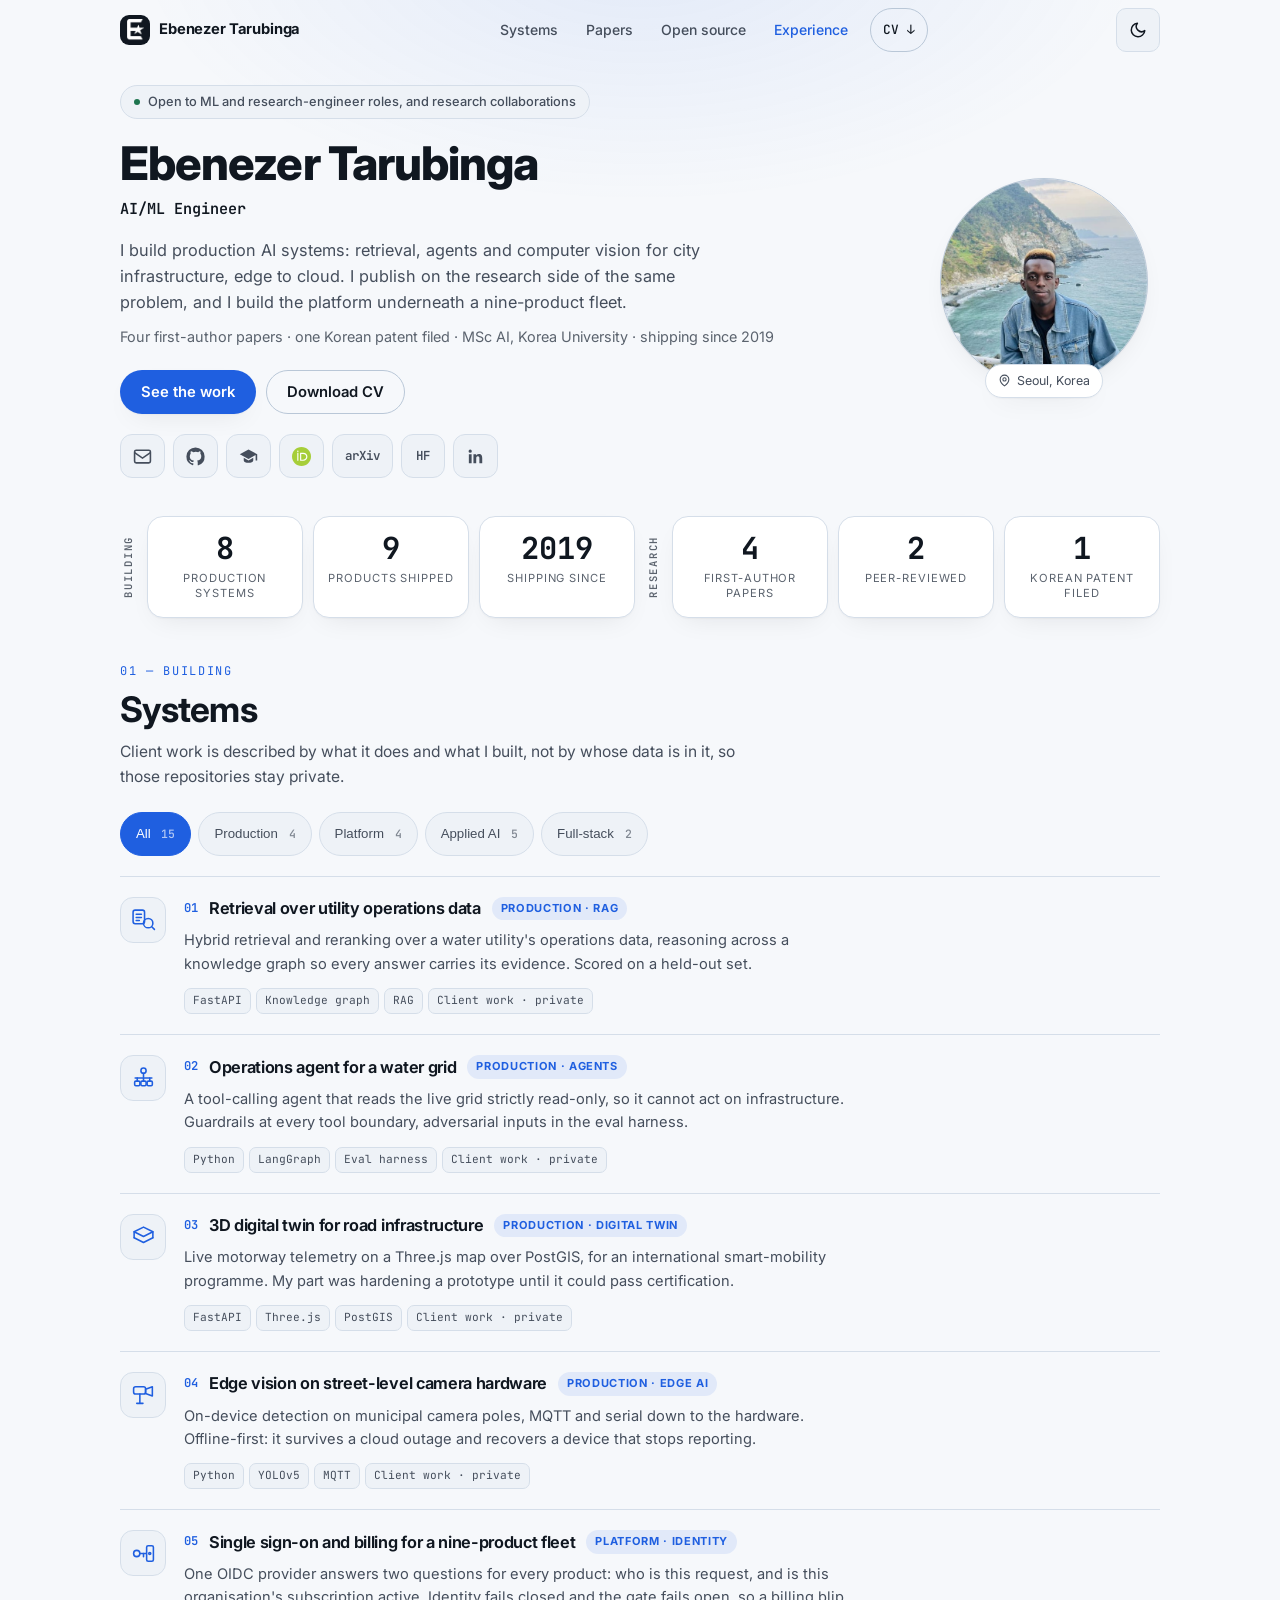
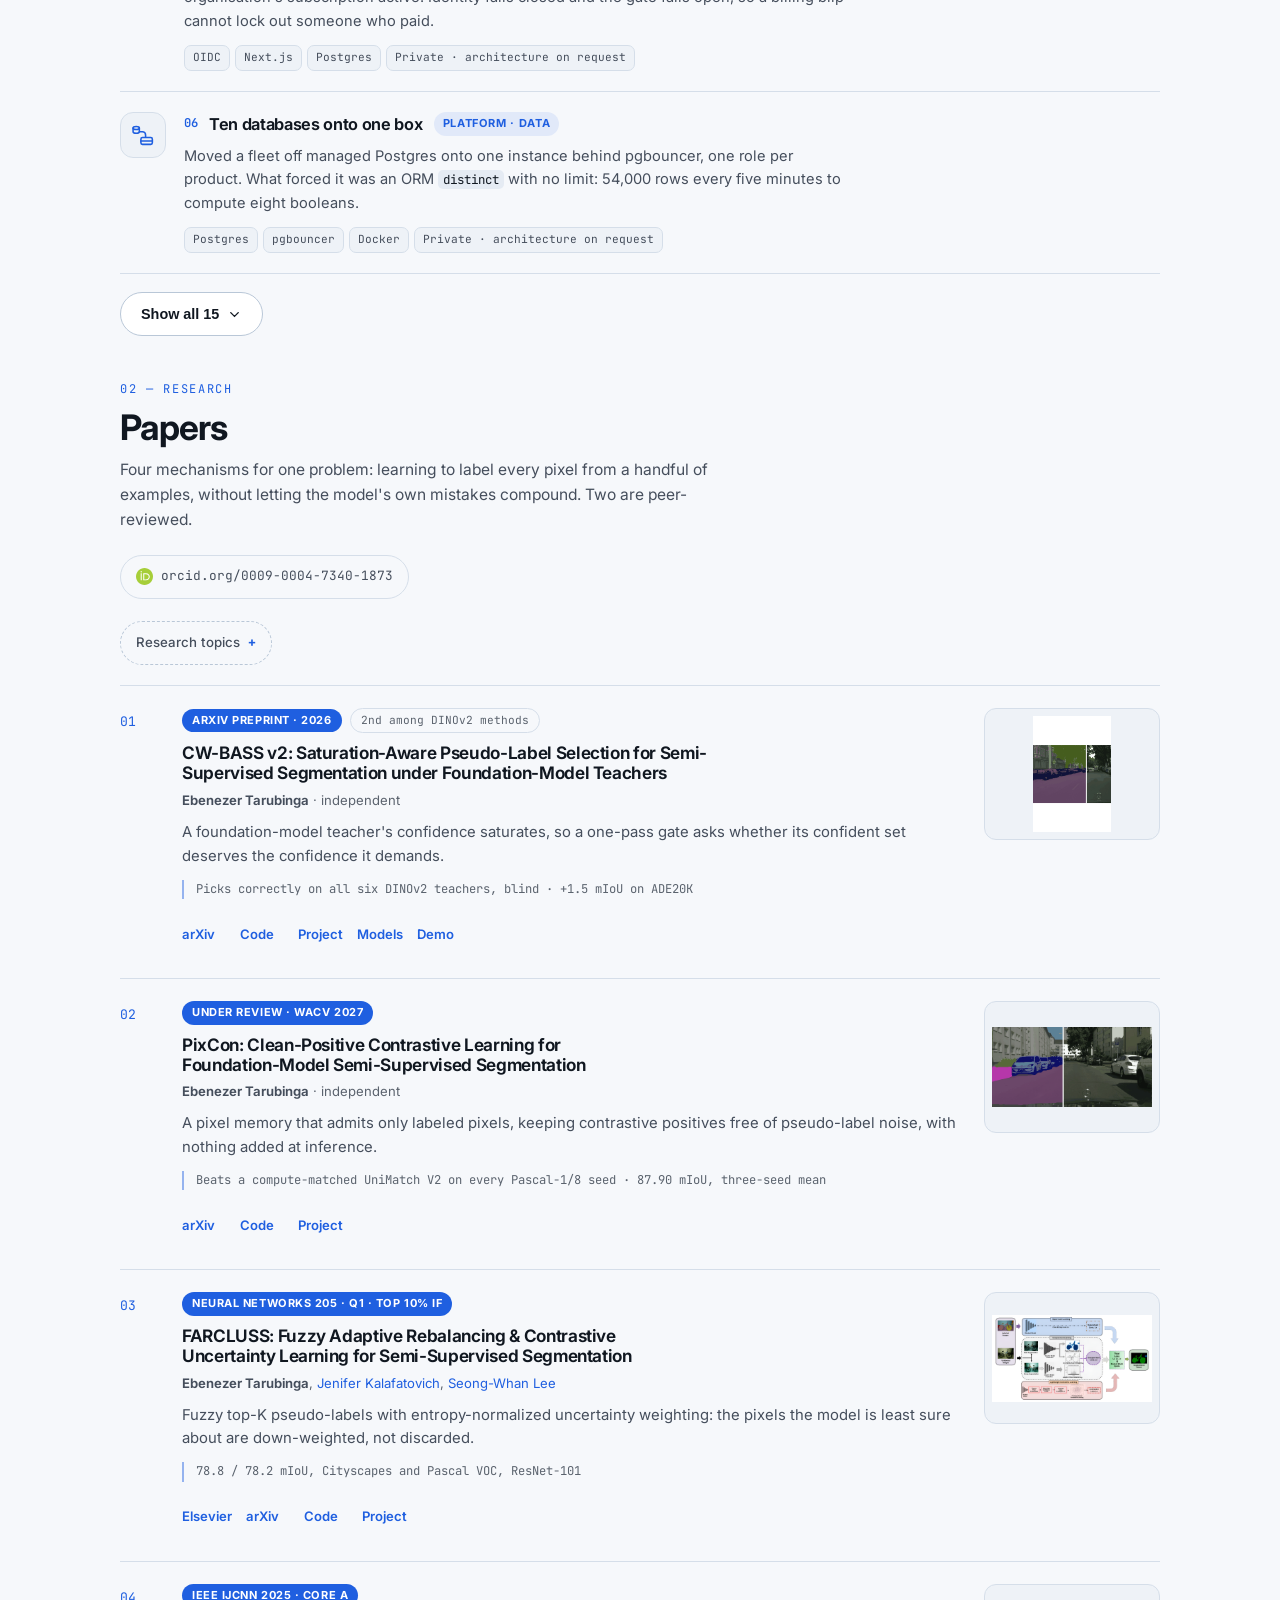
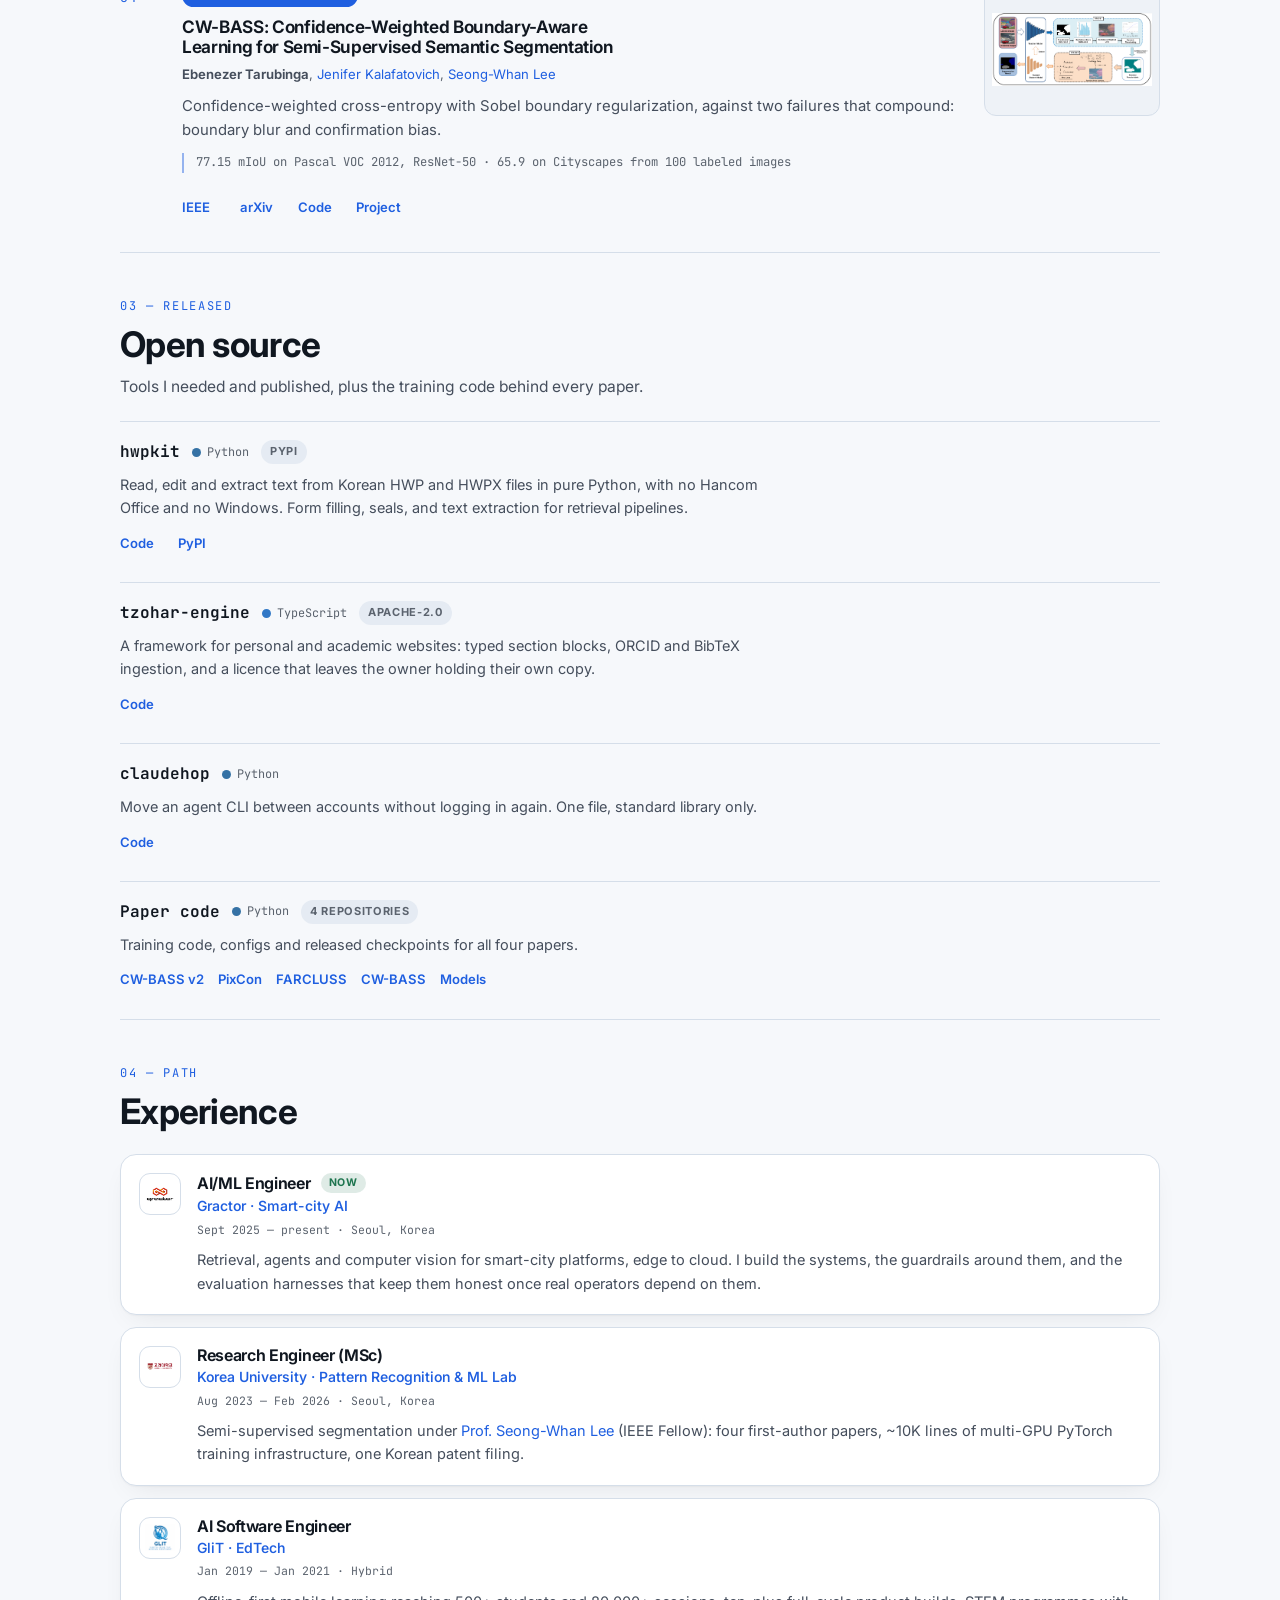
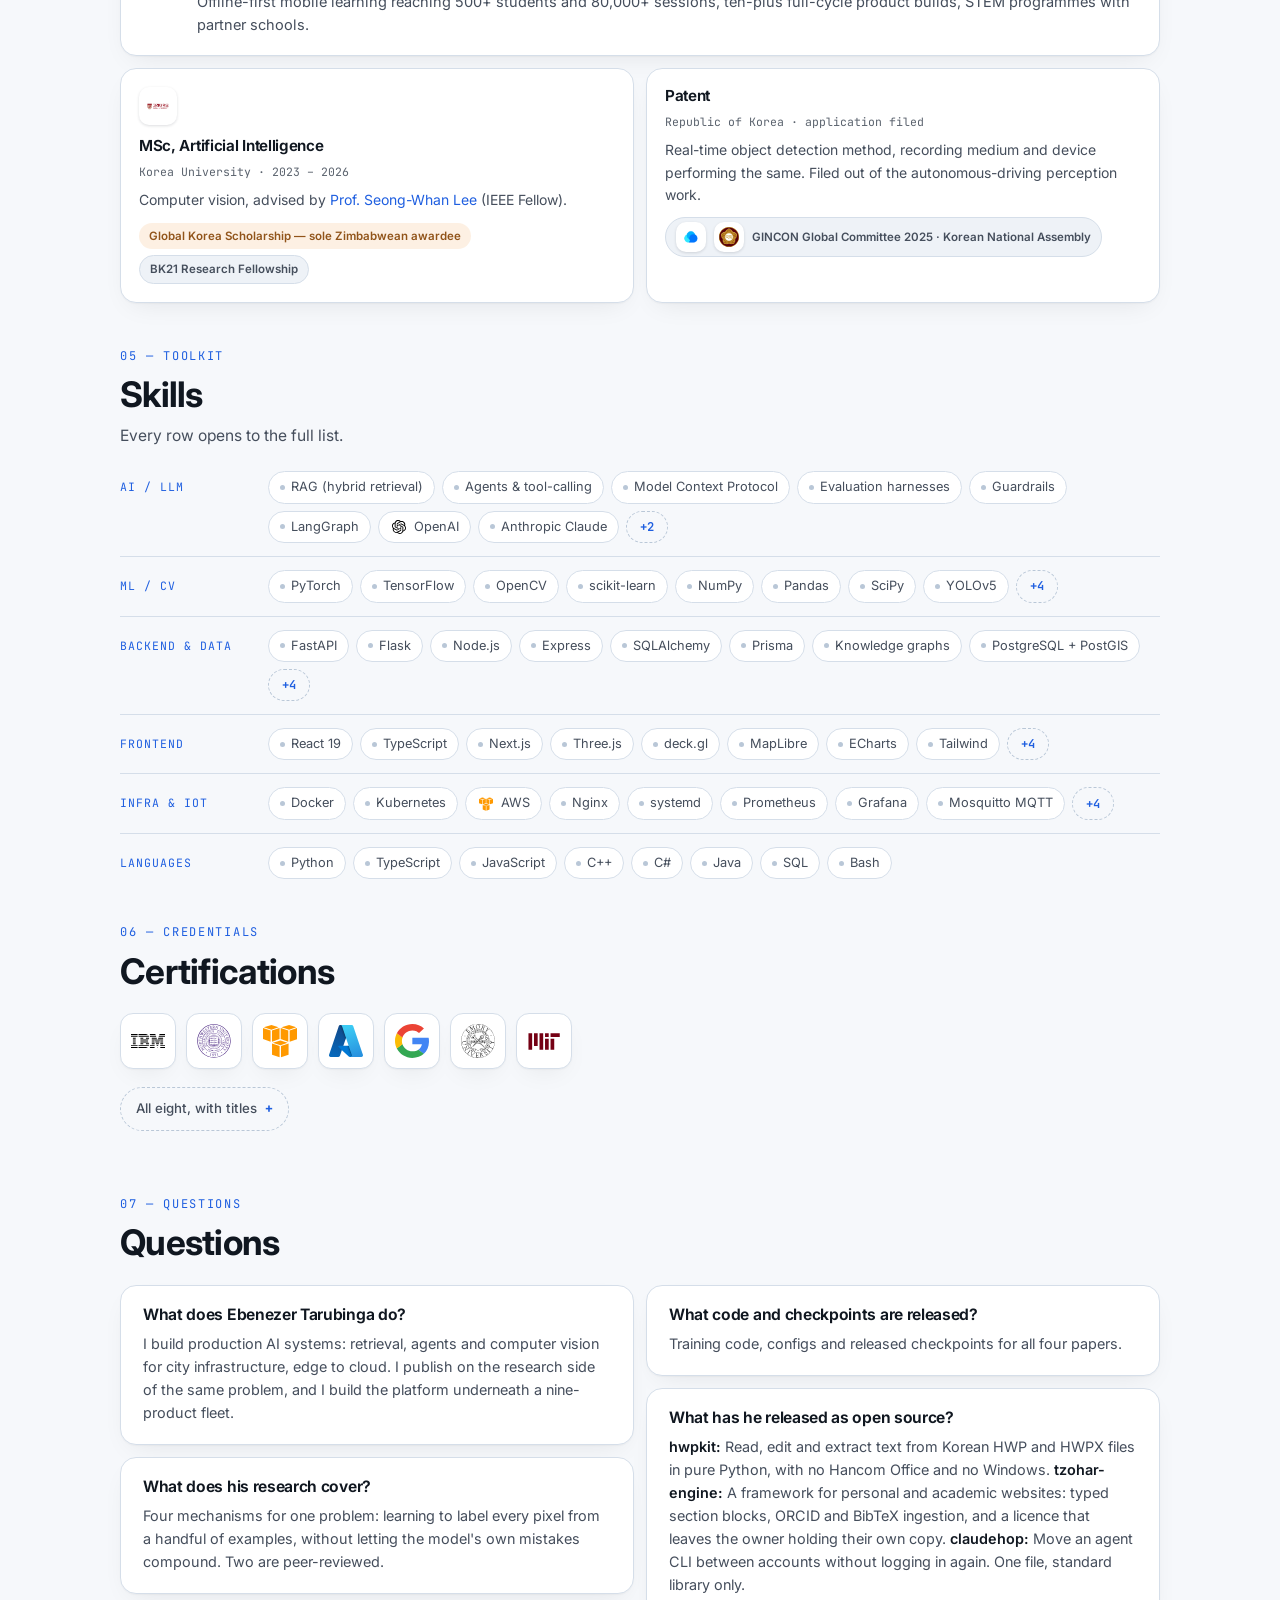
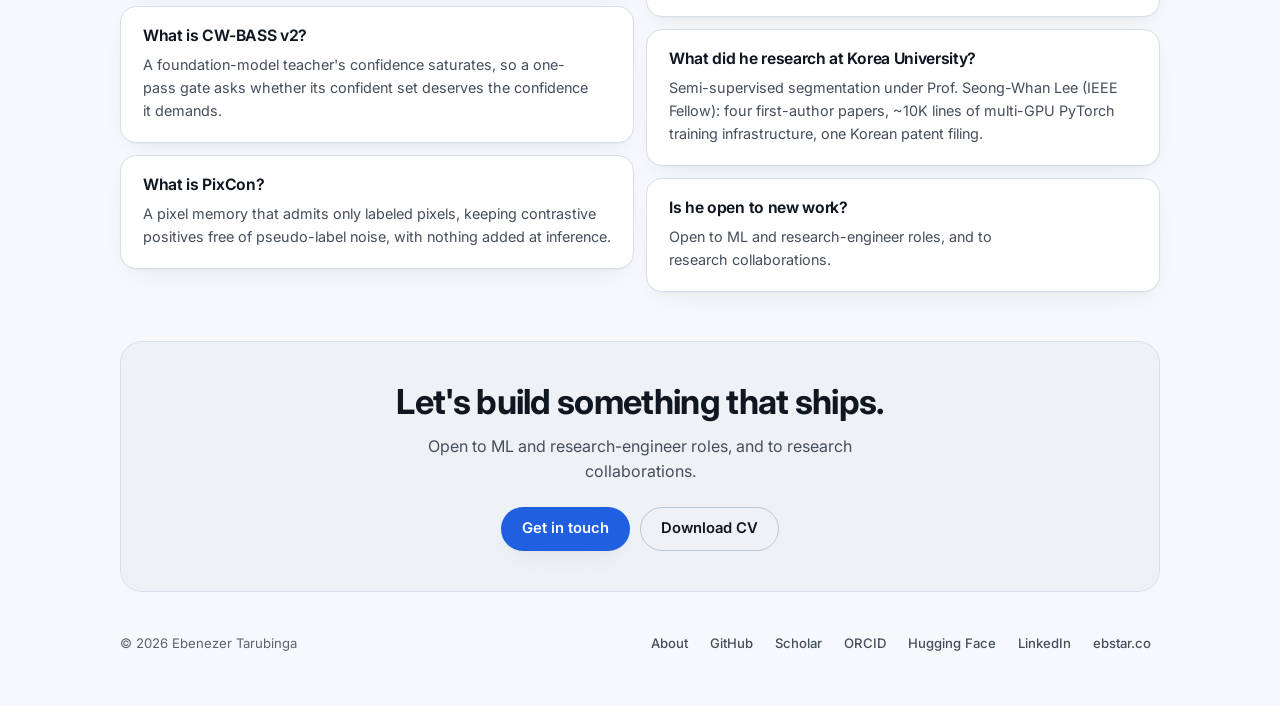
==== commit 86ce39d8: "CW-BASS v2 is shown as an arXiv preprint (2026); rebuild the CV and AI files" ====
--- a/index.html
+++ b/index.html
@@ -119,7 +119,7 @@
       "@id": "https://ebstar.co/#person"
     },
     "copyrightYear": 2026,
-    "dateModified": "2026-10-06"
+    "dateModified": "2026-10-10"
   }
   </script>
   <script type="application/ld+json">
@@ -161,7 +161,7 @@
     ],
     "inLanguage": "en",
     "keywords": "Semi-supervised learning, Semantic segmentation",
-    "creativeWorkStatus": "Under review at IEEE TPAMI"
+    "creativeWorkStatus": "Preprint"
   }
   </script>
   <script type="application/ld+json">
@@ -727,7 +727,7 @@
           <p class="pub-idx">01</p>
           <div>
             <div class="pub-meta">
-              <span class="venue">Under review · IEEE TPAMI</span>
+              <span class="venue">arXiv preprint · 2026</span>
               <span class="standing">2nd among DINOv2 methods</span>
             </div>
             <h3>CW-BASS v2: Saturation-Aware Pseudo-Label Selection for Semi-Supervised Segmentation under Foundation-Model Teachers</h3>
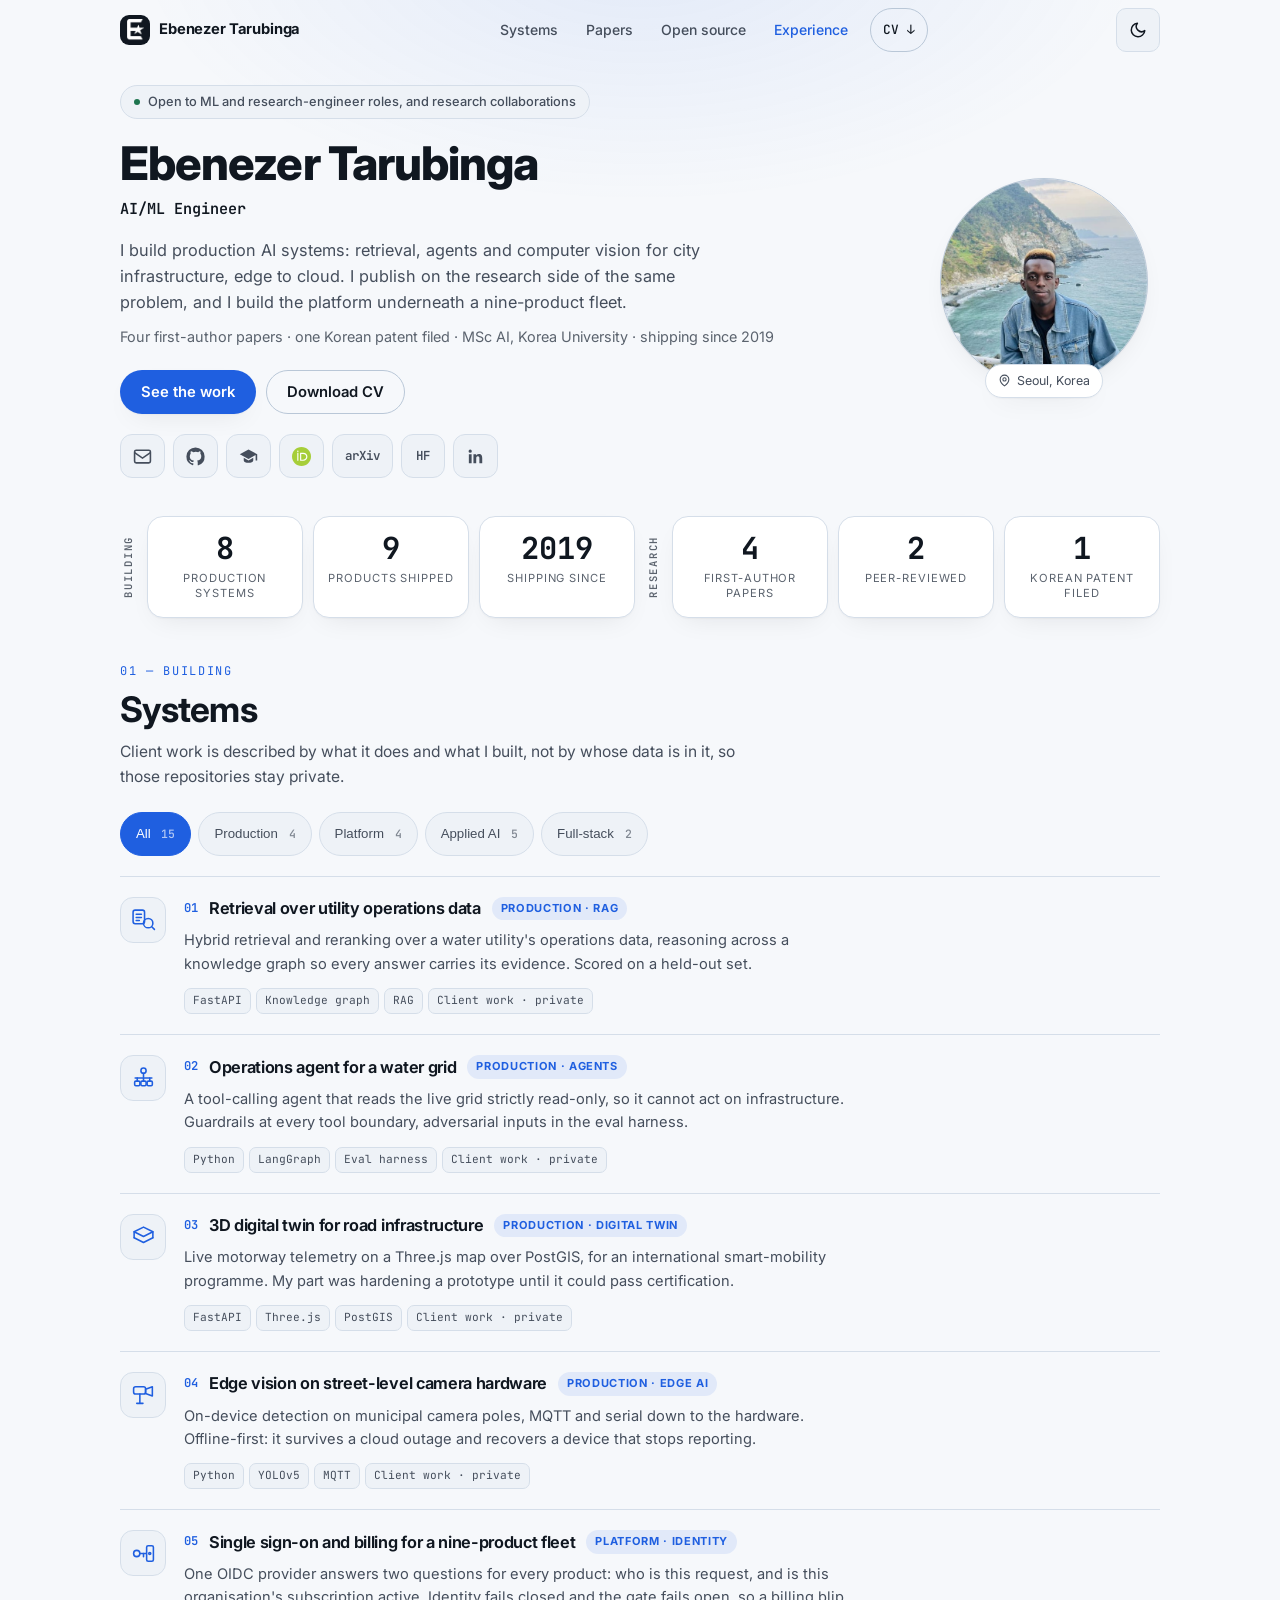
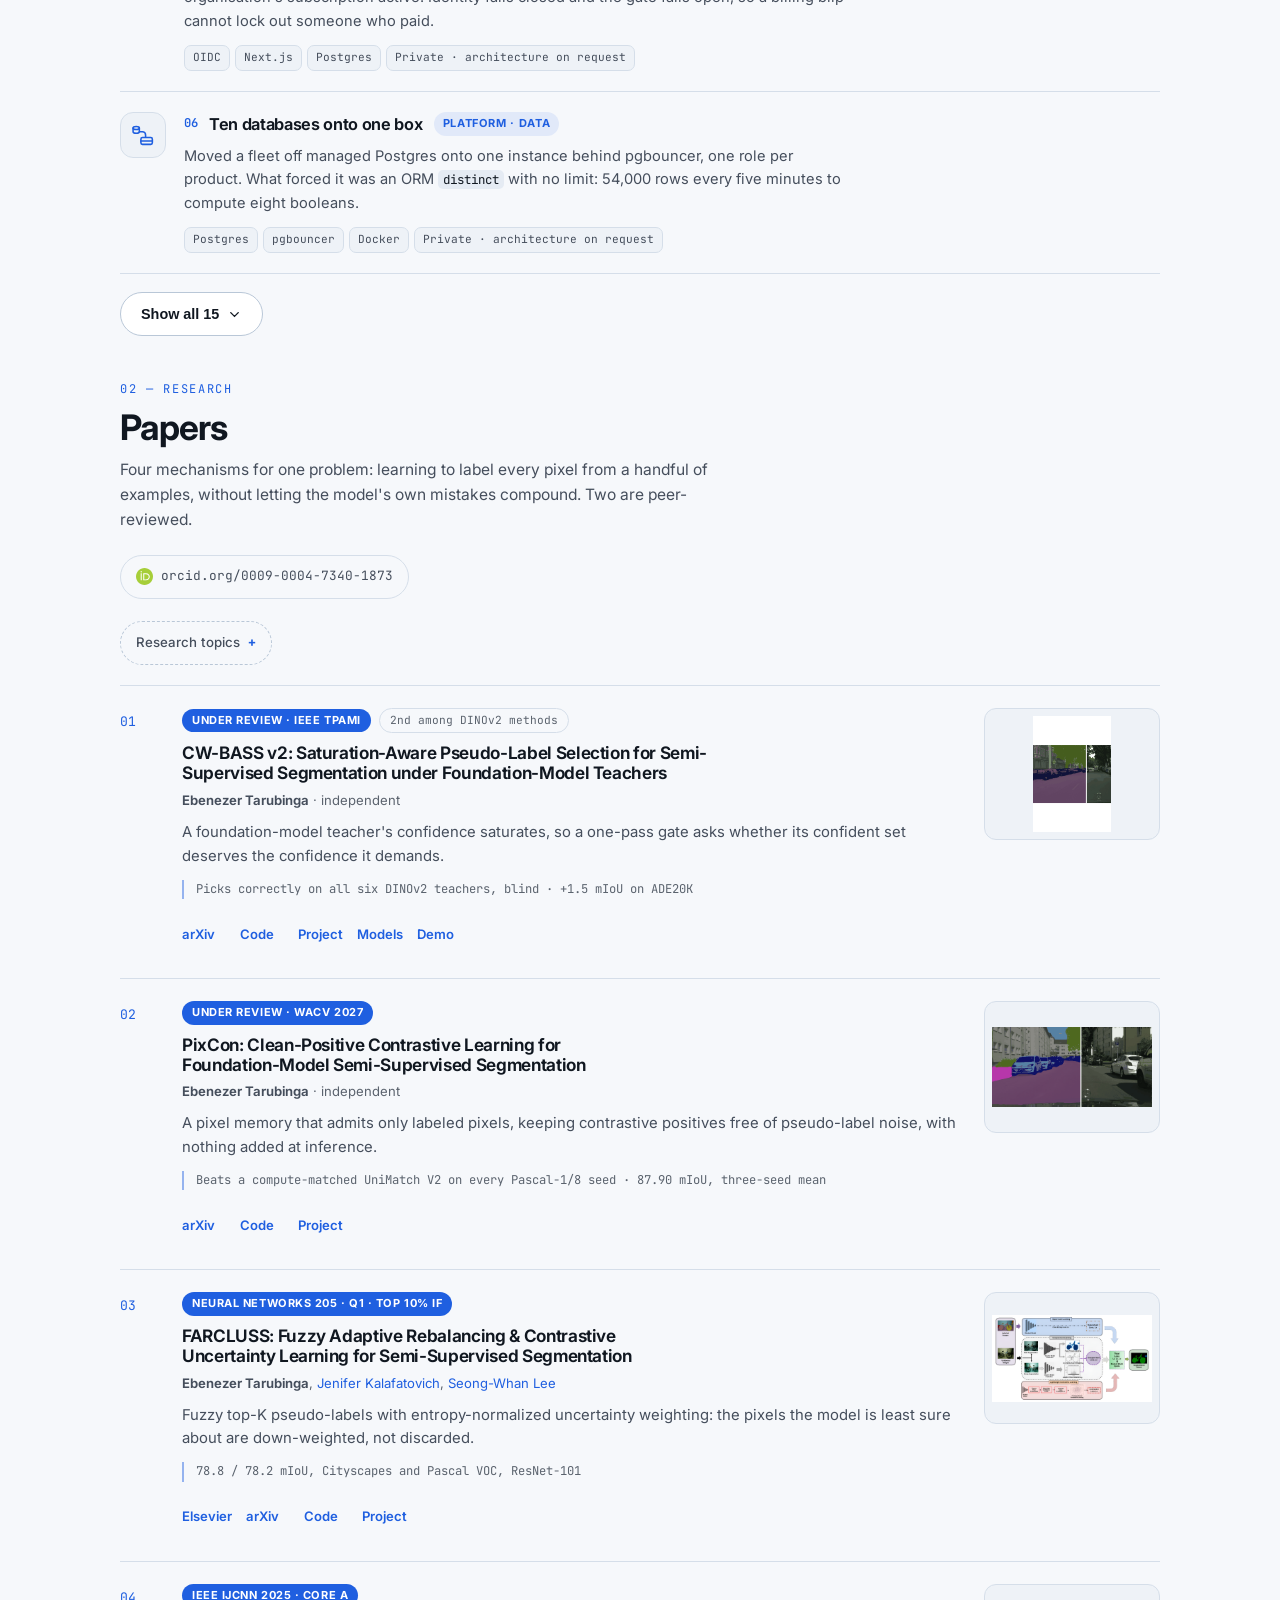
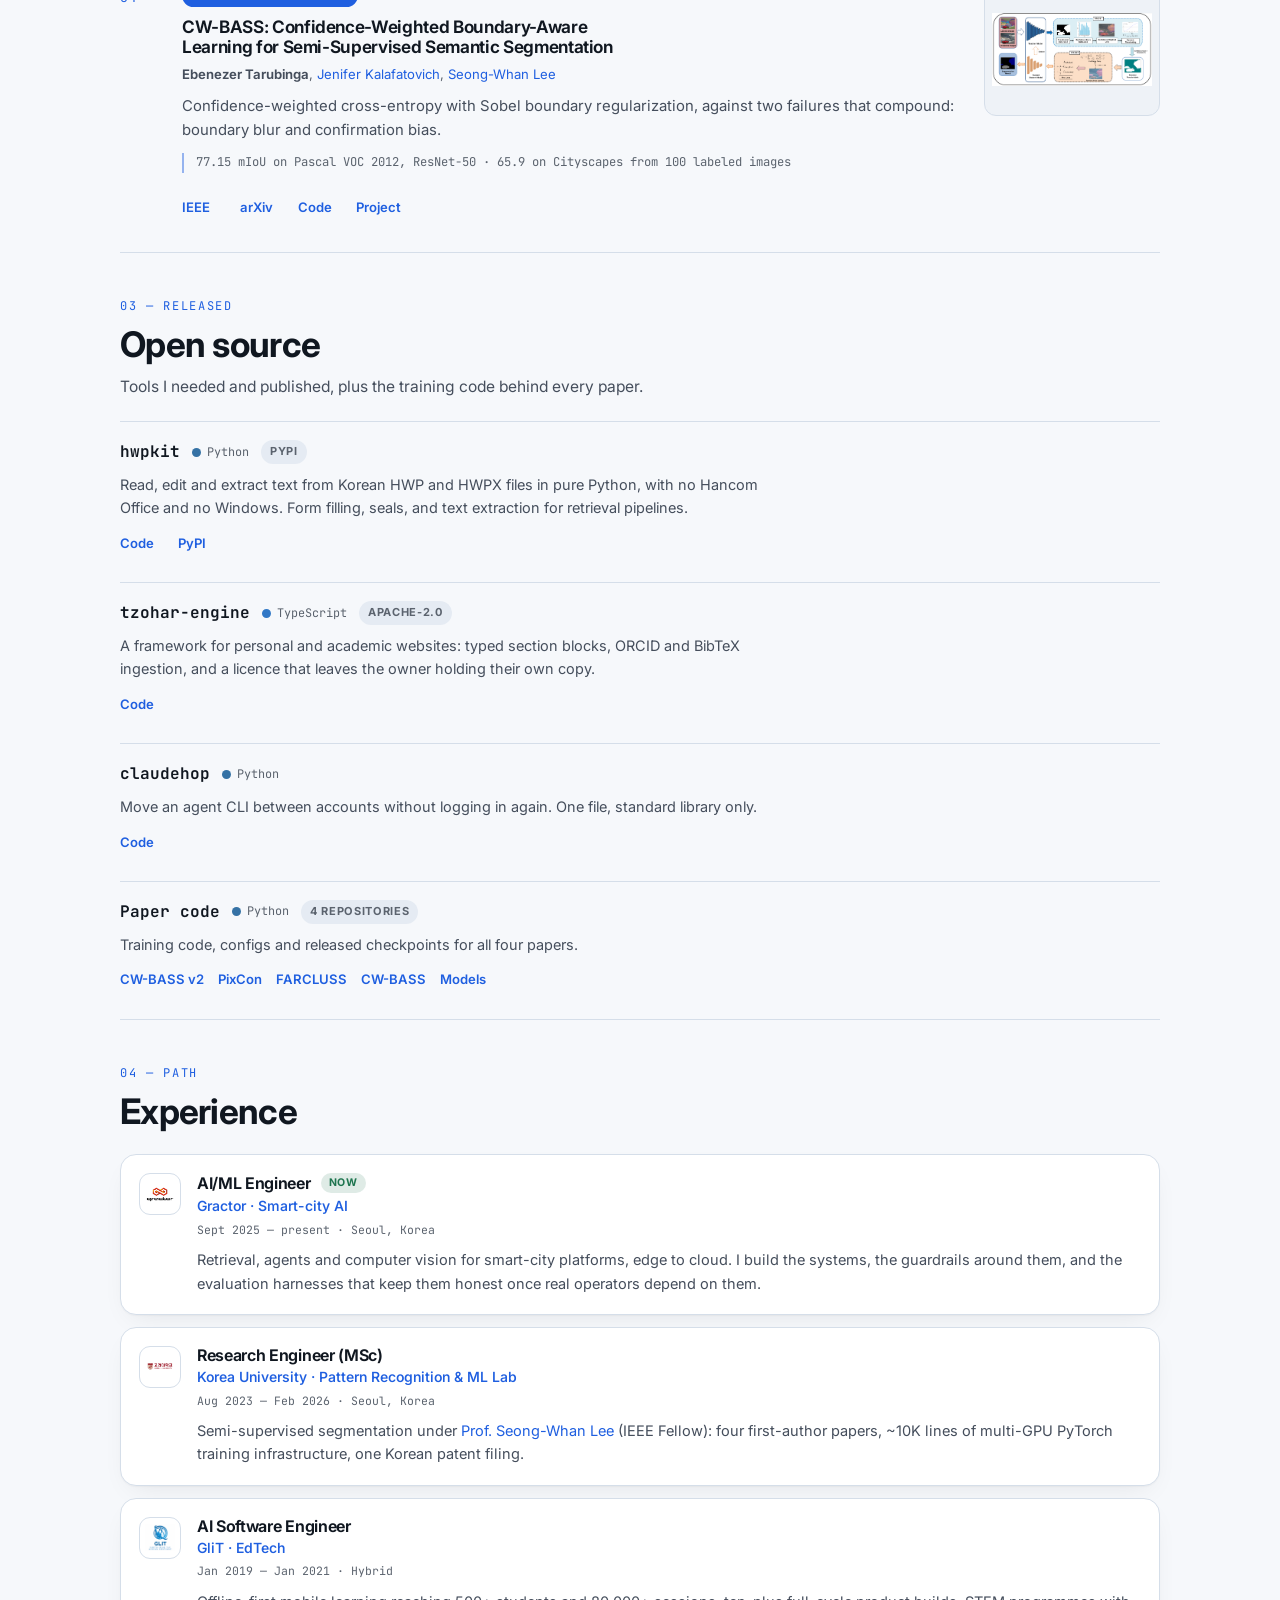
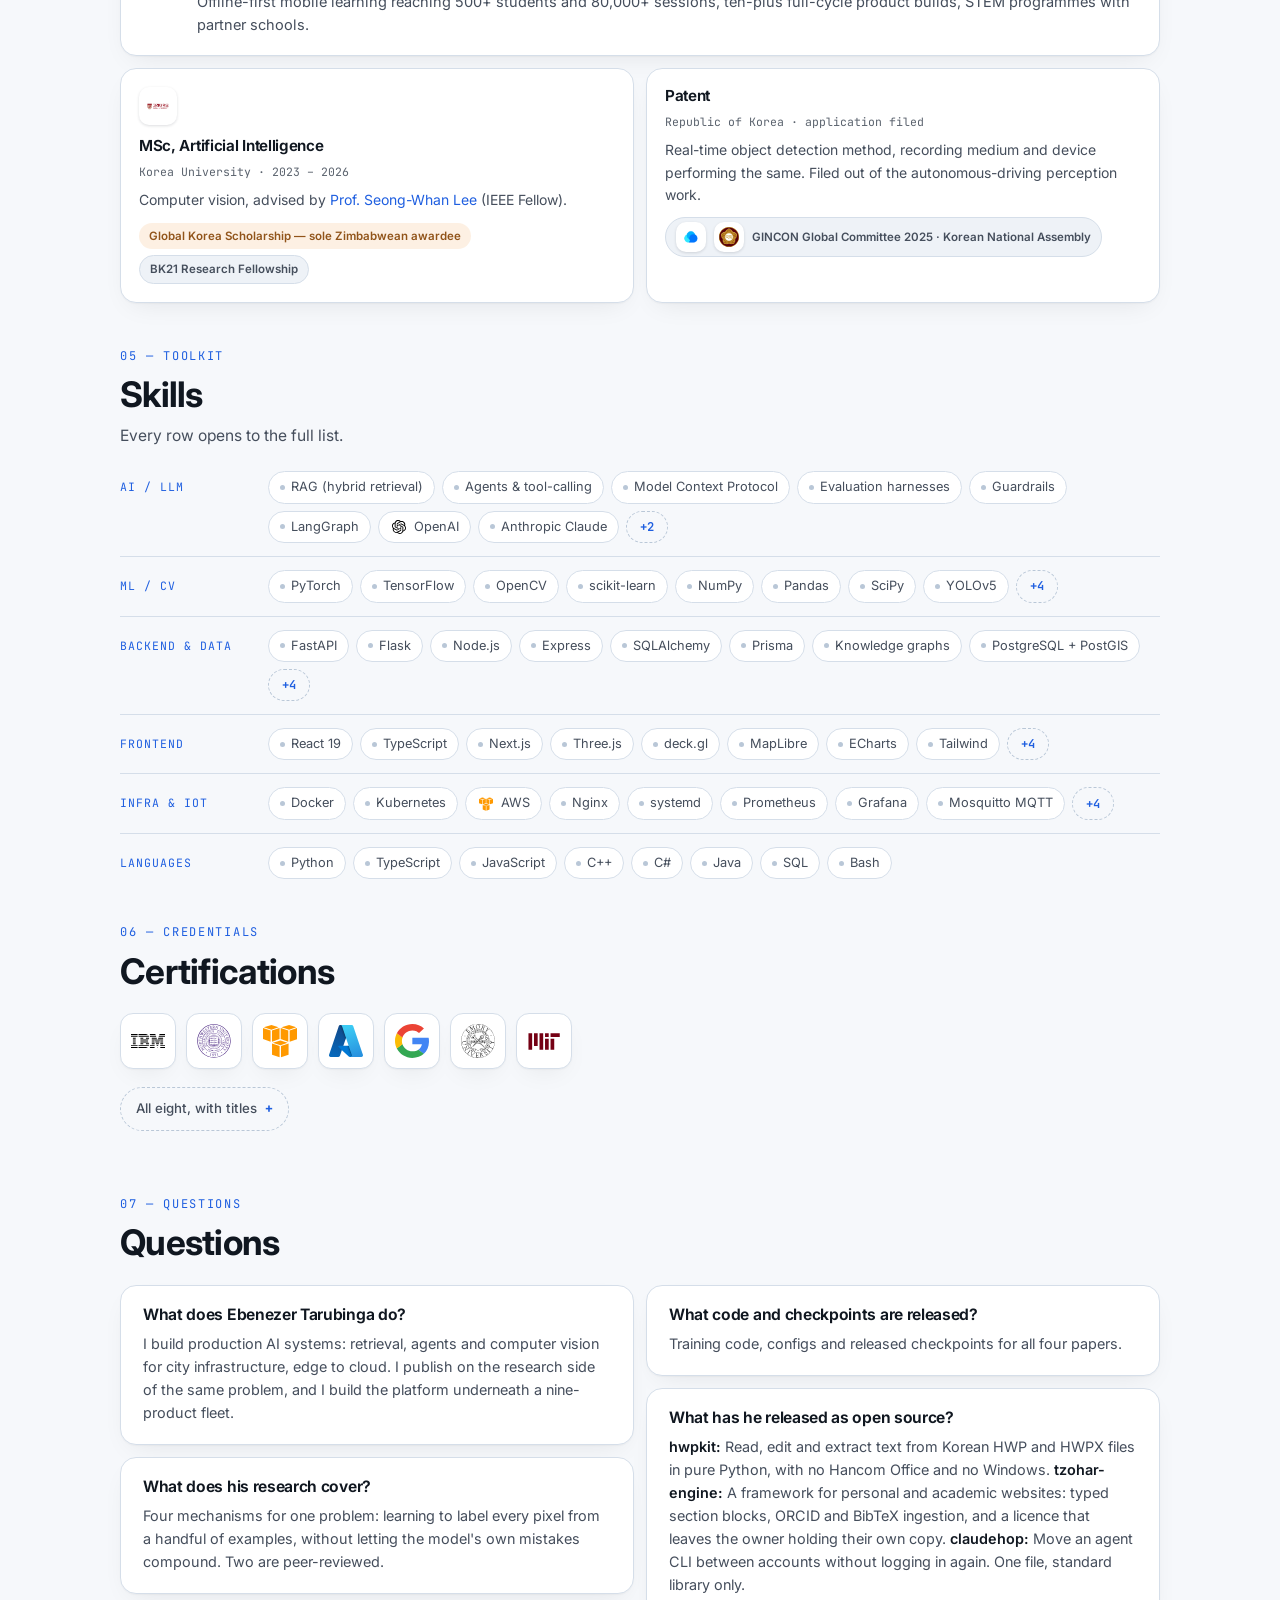
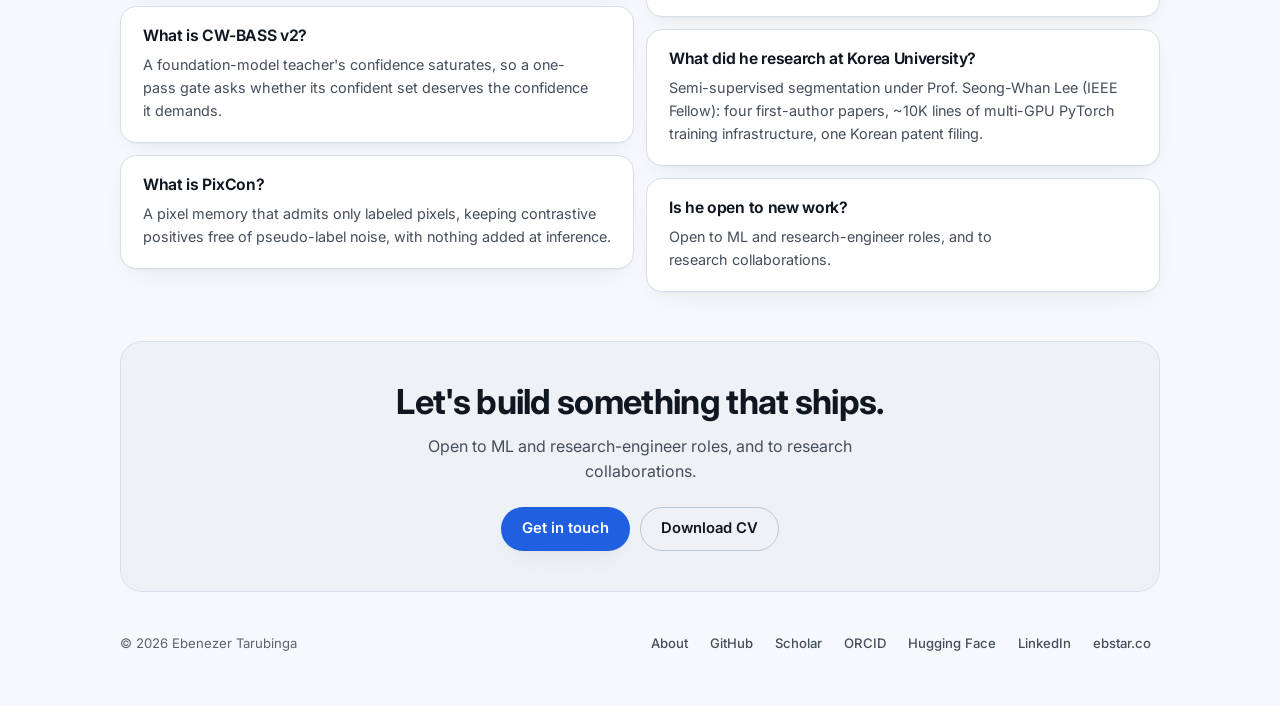
==== commit f4335585: "CW-BASS v2 is shown as under review at IEEE TPAMI; rebuild the CV and AI files" ====
--- a/index.html
+++ b/index.html
@@ -119,7 +119,7 @@
       "@id": "https://ebstar.co/#person"
     },
     "copyrightYear": 2026,
-    "dateModified": "2026-10-10"
+    "dateModified": "2026-10-11"
   }
   </script>
   <script type="application/ld+json">
@@ -161,7 +161,7 @@
     ],
     "inLanguage": "en",
     "keywords": "Semi-supervised learning, Semantic segmentation",
-    "creativeWorkStatus": "Preprint"
+    "creativeWorkStatus": "Under review at IEEE TPAMI"
   }
   </script>
   <script type="application/ld+json">
@@ -727,7 +727,7 @@
           <p class="pub-idx">01</p>
           <div>
             <div class="pub-meta">
-              <span class="venue">arXiv preprint · 2026</span>
+              <span class="venue">Under review · IEEE TPAMI</span>
               <span class="standing">2nd among DINOv2 methods</span>
             </div>
             <h3>CW-BASS v2: Saturation-Aware Pseudo-Label Selection for Semi-Supervised Segmentation under Foundation-Model Teachers</h3>
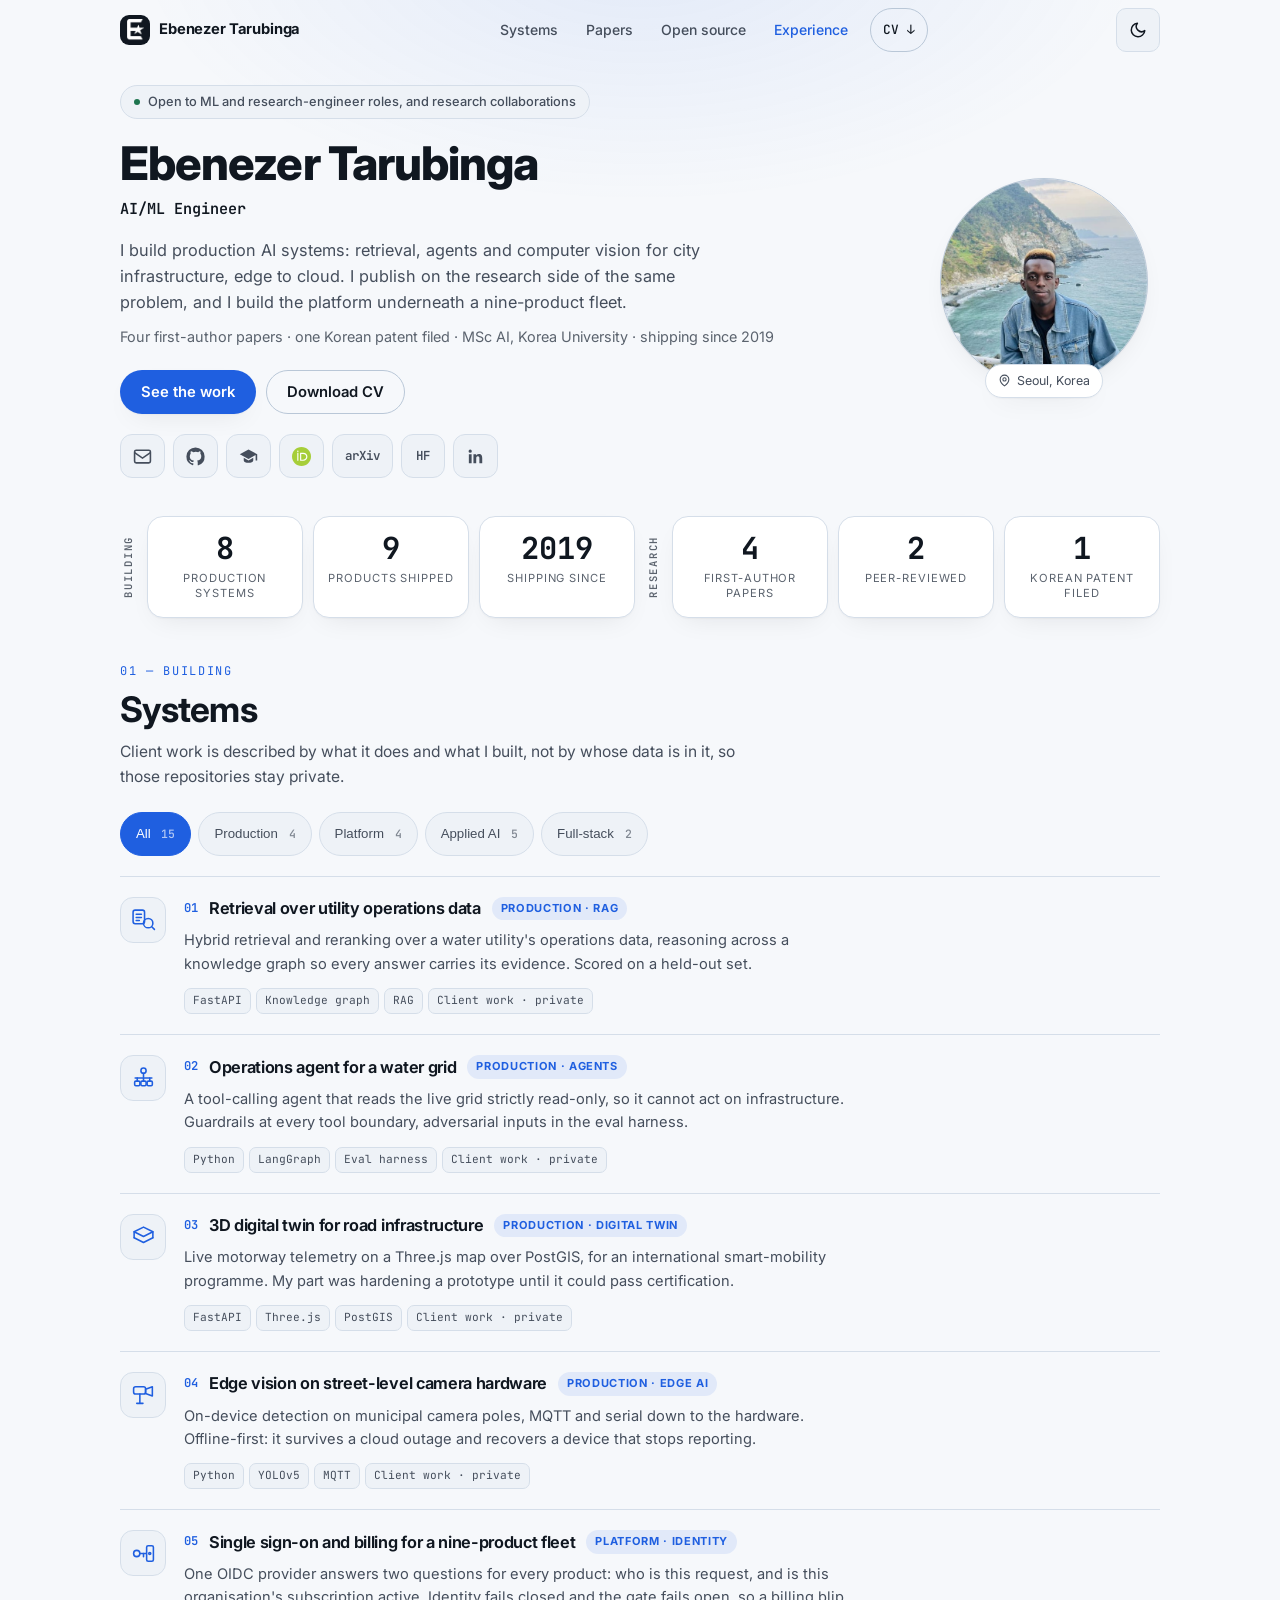
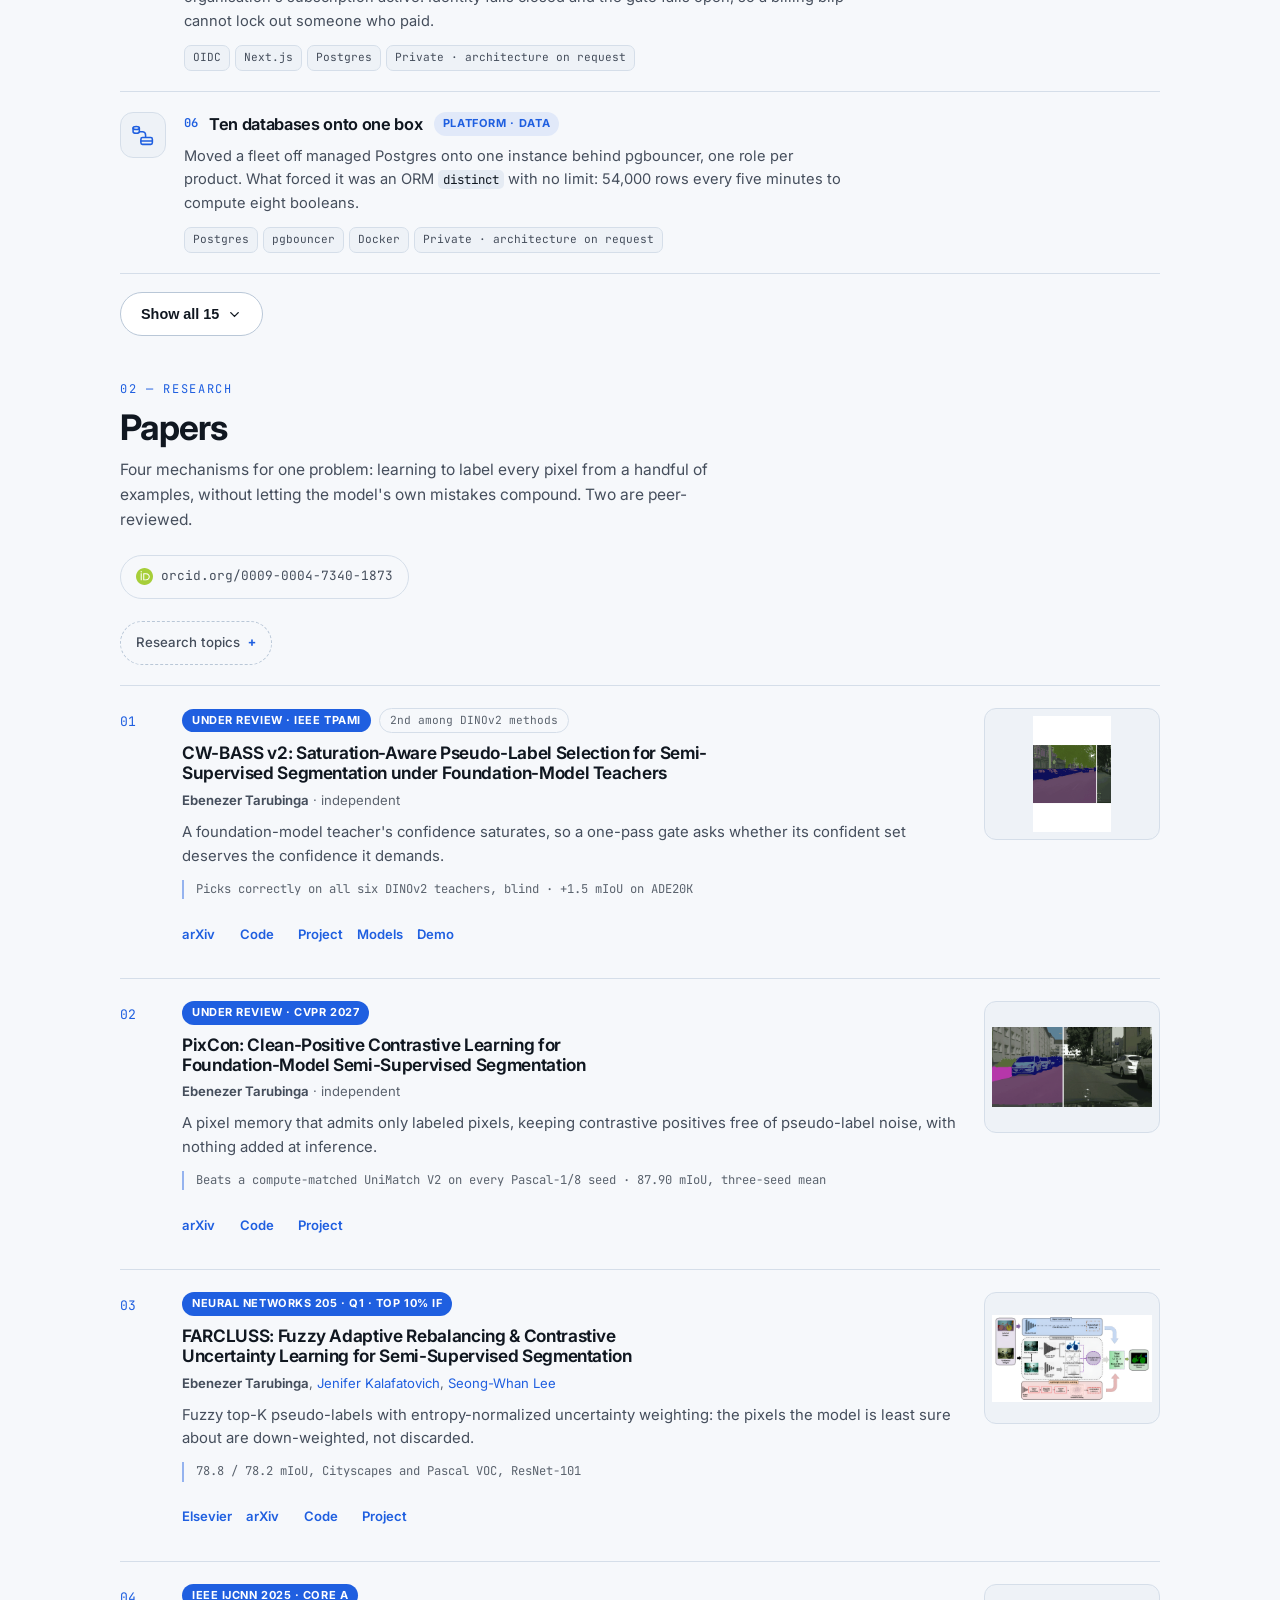
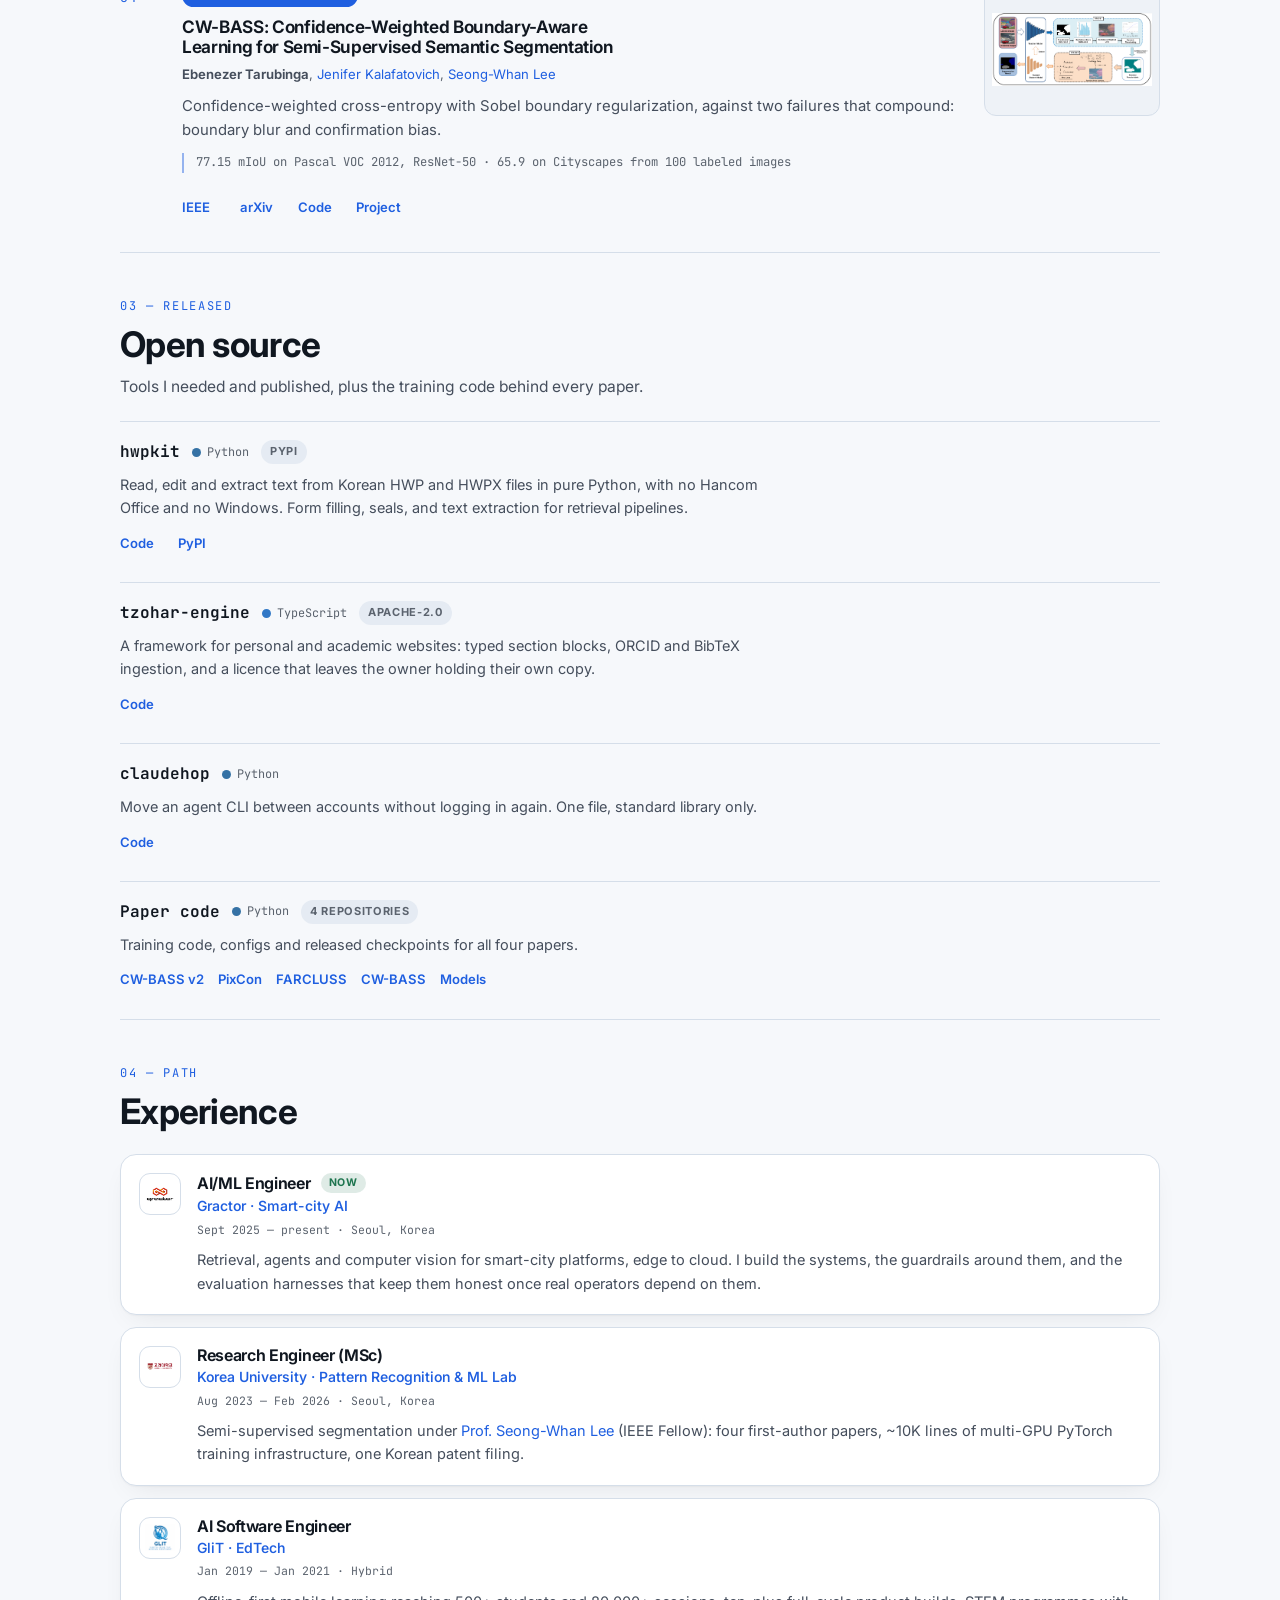
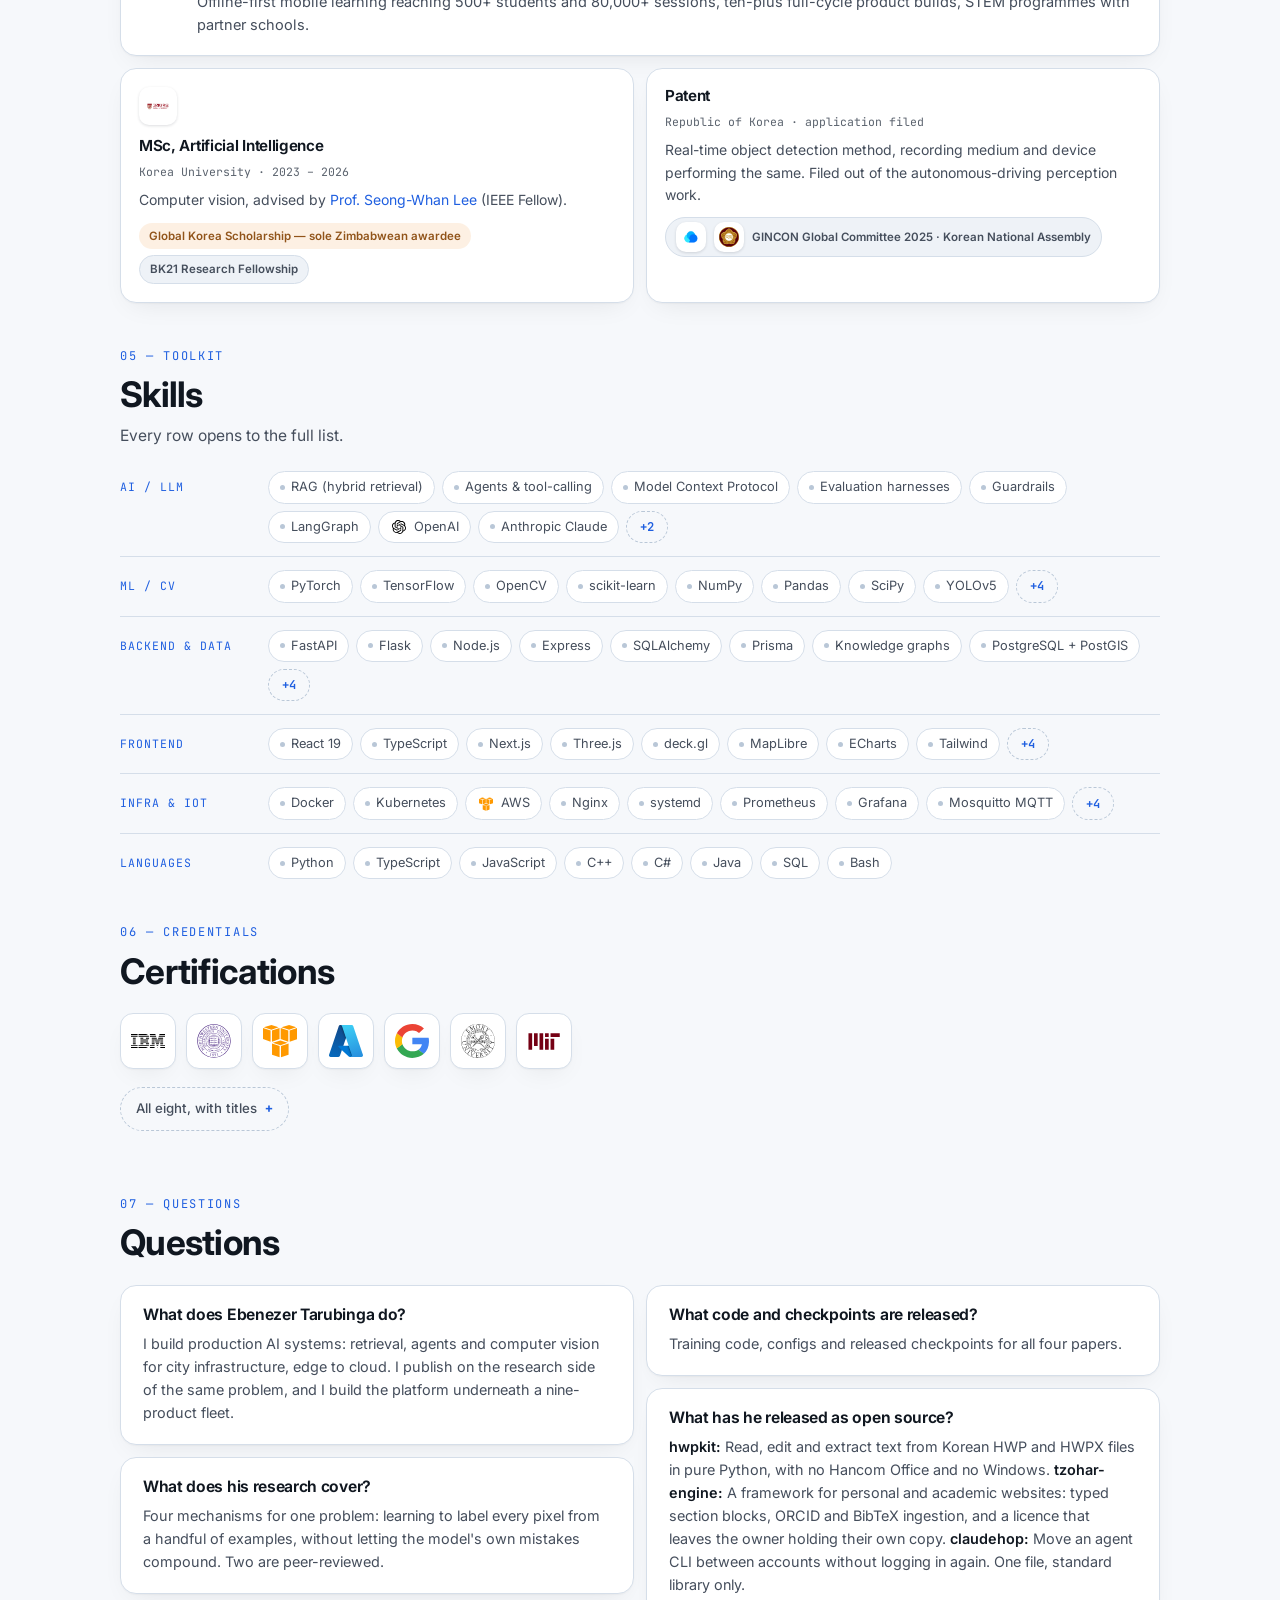
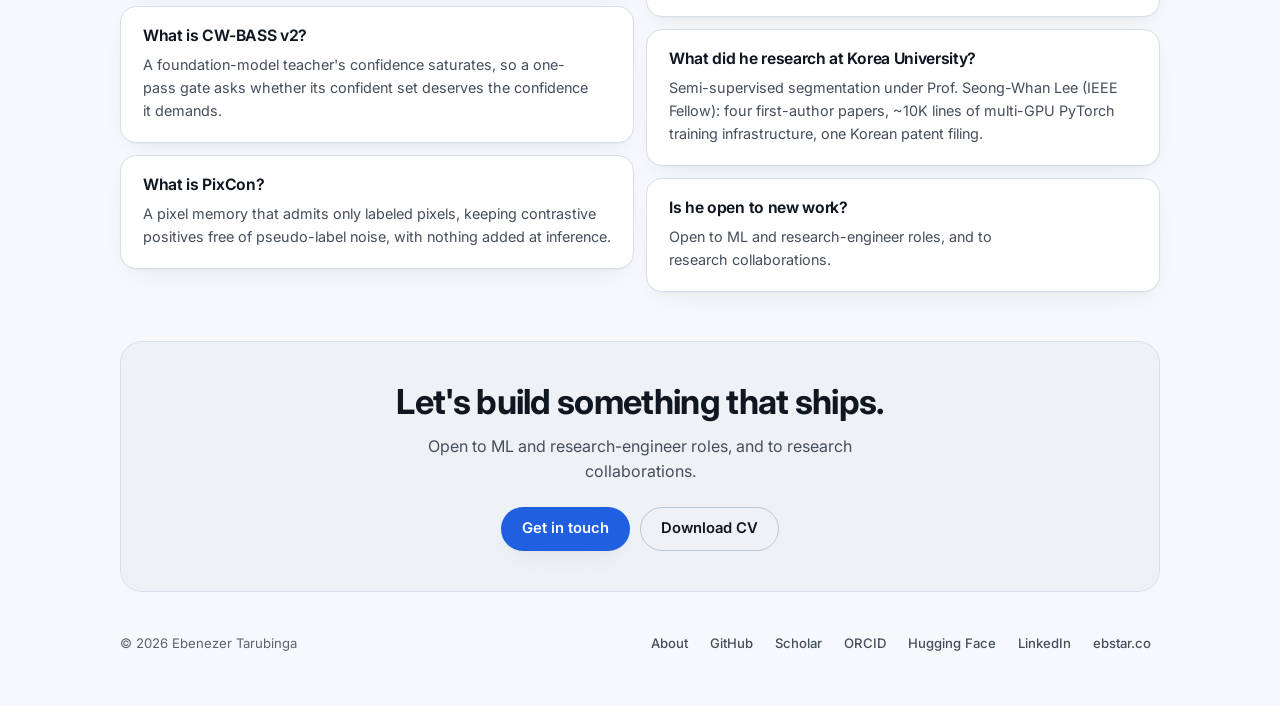
==== commit 8800c792: "PixCon is shown as under review at CVPR 2027; CV rebuilt to match" ====
--- a/index.html
+++ b/index.html
@@ -186,7 +186,7 @@
     ],
     "inLanguage": "en",
     "keywords": "Semi-supervised learning, Semantic segmentation",
-    "creativeWorkStatus": "Under review at WACV 2027"
+    "creativeWorkStatus": "Under review at CVPR 2027"
   }
   </script>
   <script type="application/ld+json">
@@ -755,7 +755,7 @@
           <p class="pub-idx">02</p>
           <div>
             <div class="pub-meta">
-              <span class="venue">Under review · WACV 2027</span>
+              <span class="venue">Under review · CVPR 2027</span>
             </div>
             <h3>PixCon: Clean-Positive Contrastive Learning for Foundation-Model Semi-Supervised Segmentation</h3>
             <p class="authors"><strong>Ebenezer Tarubinga</strong> · independent</p>
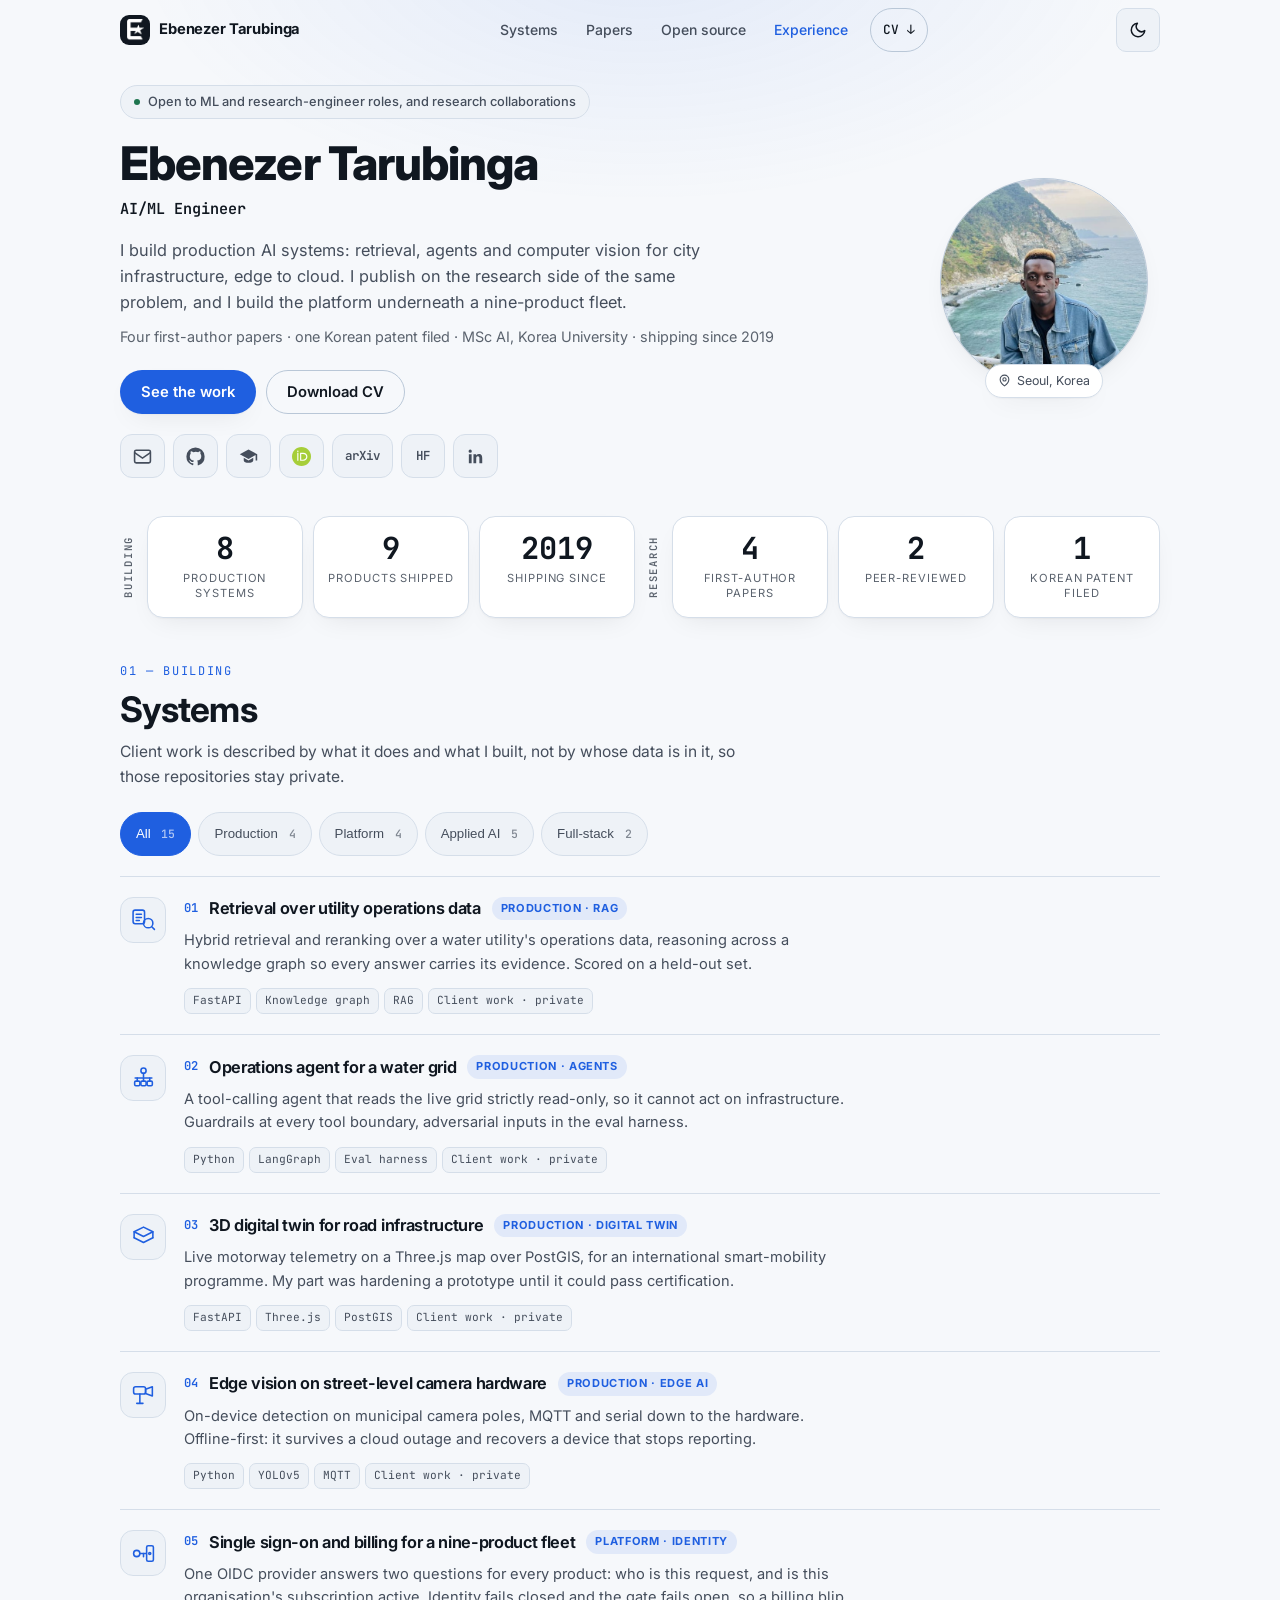
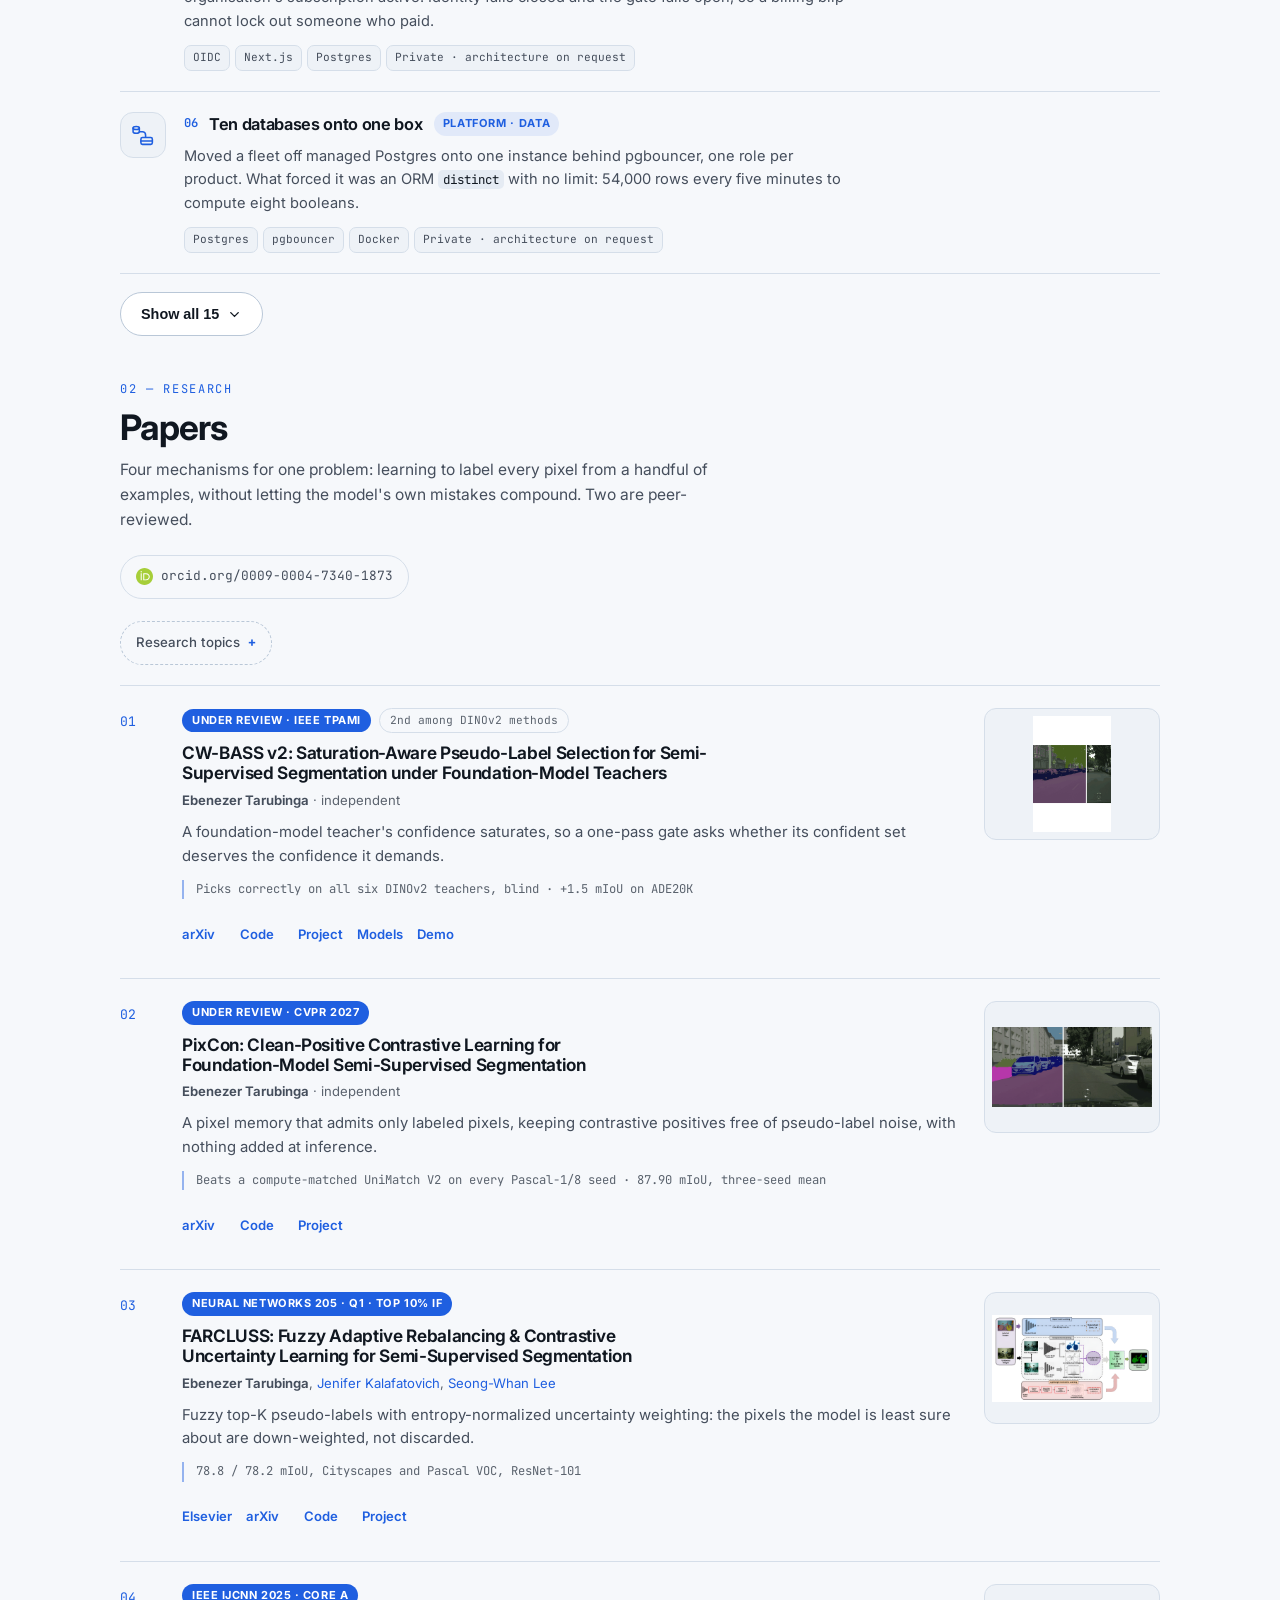
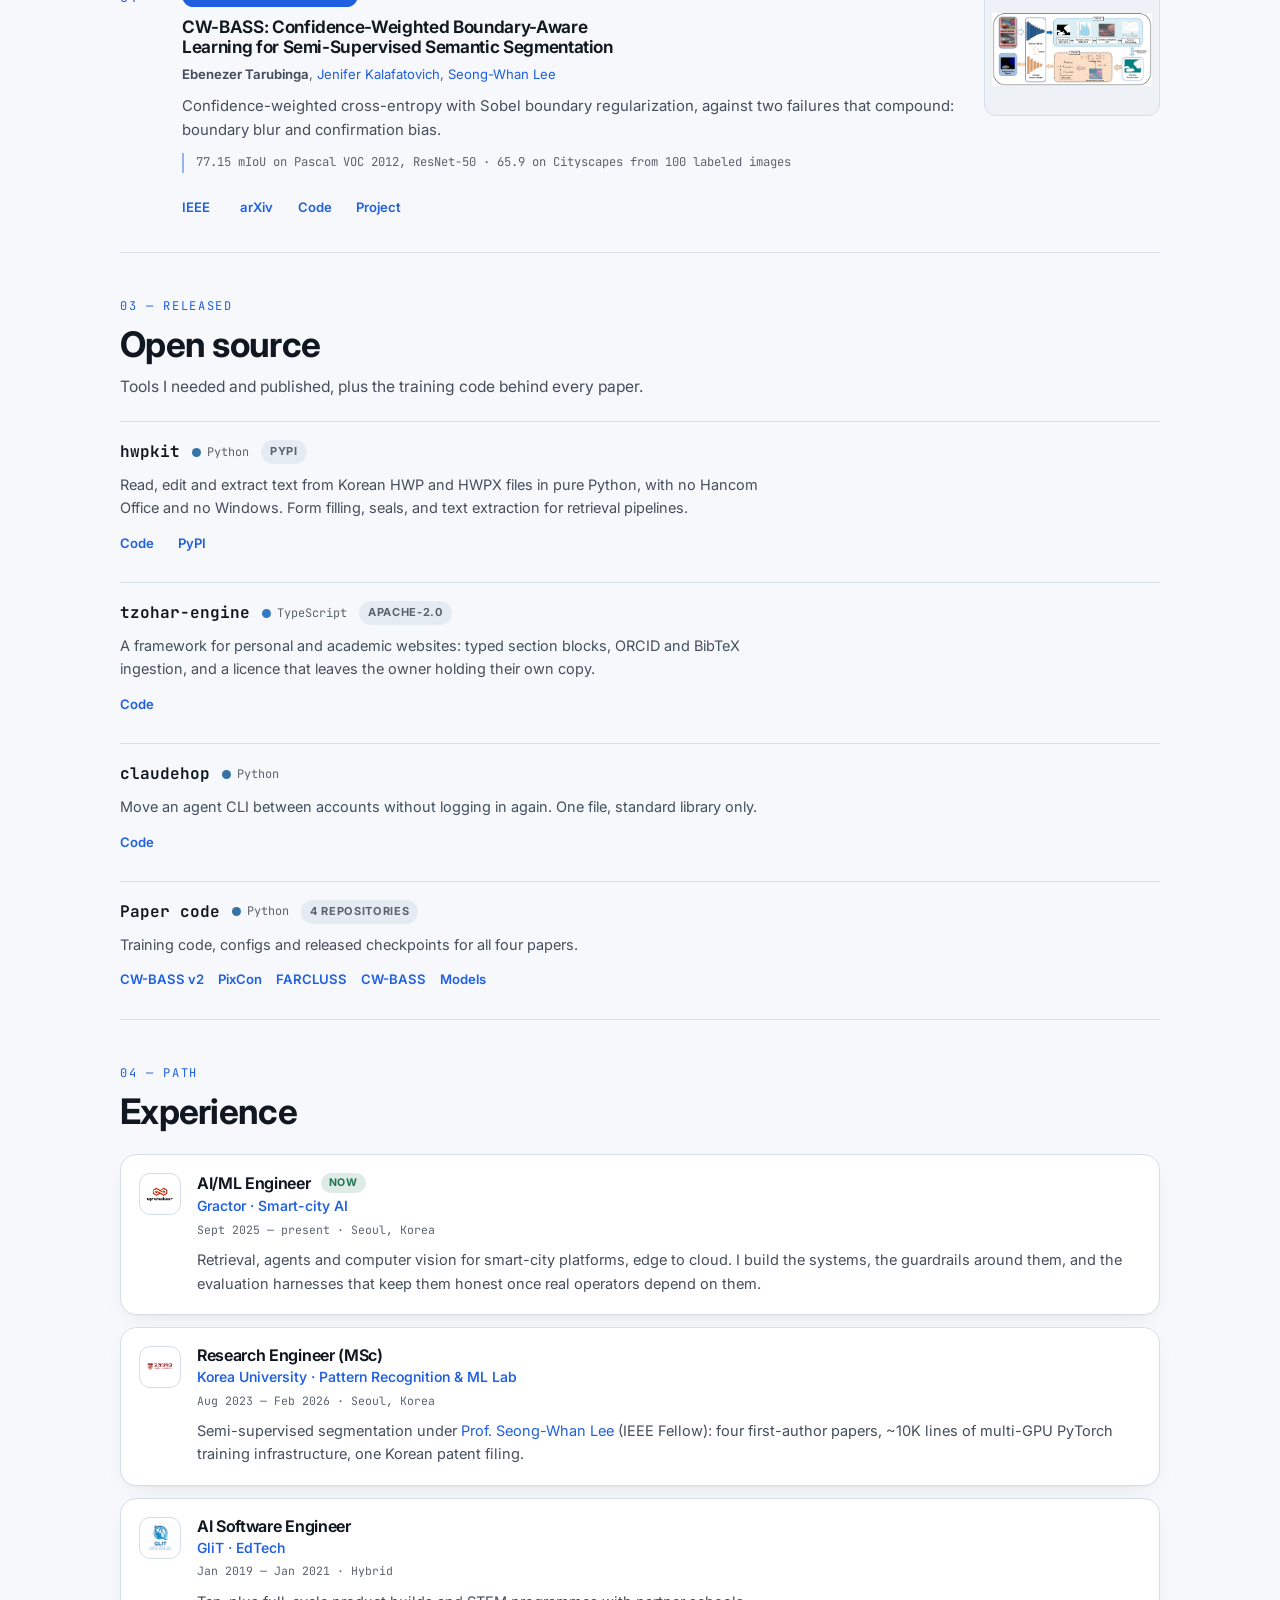
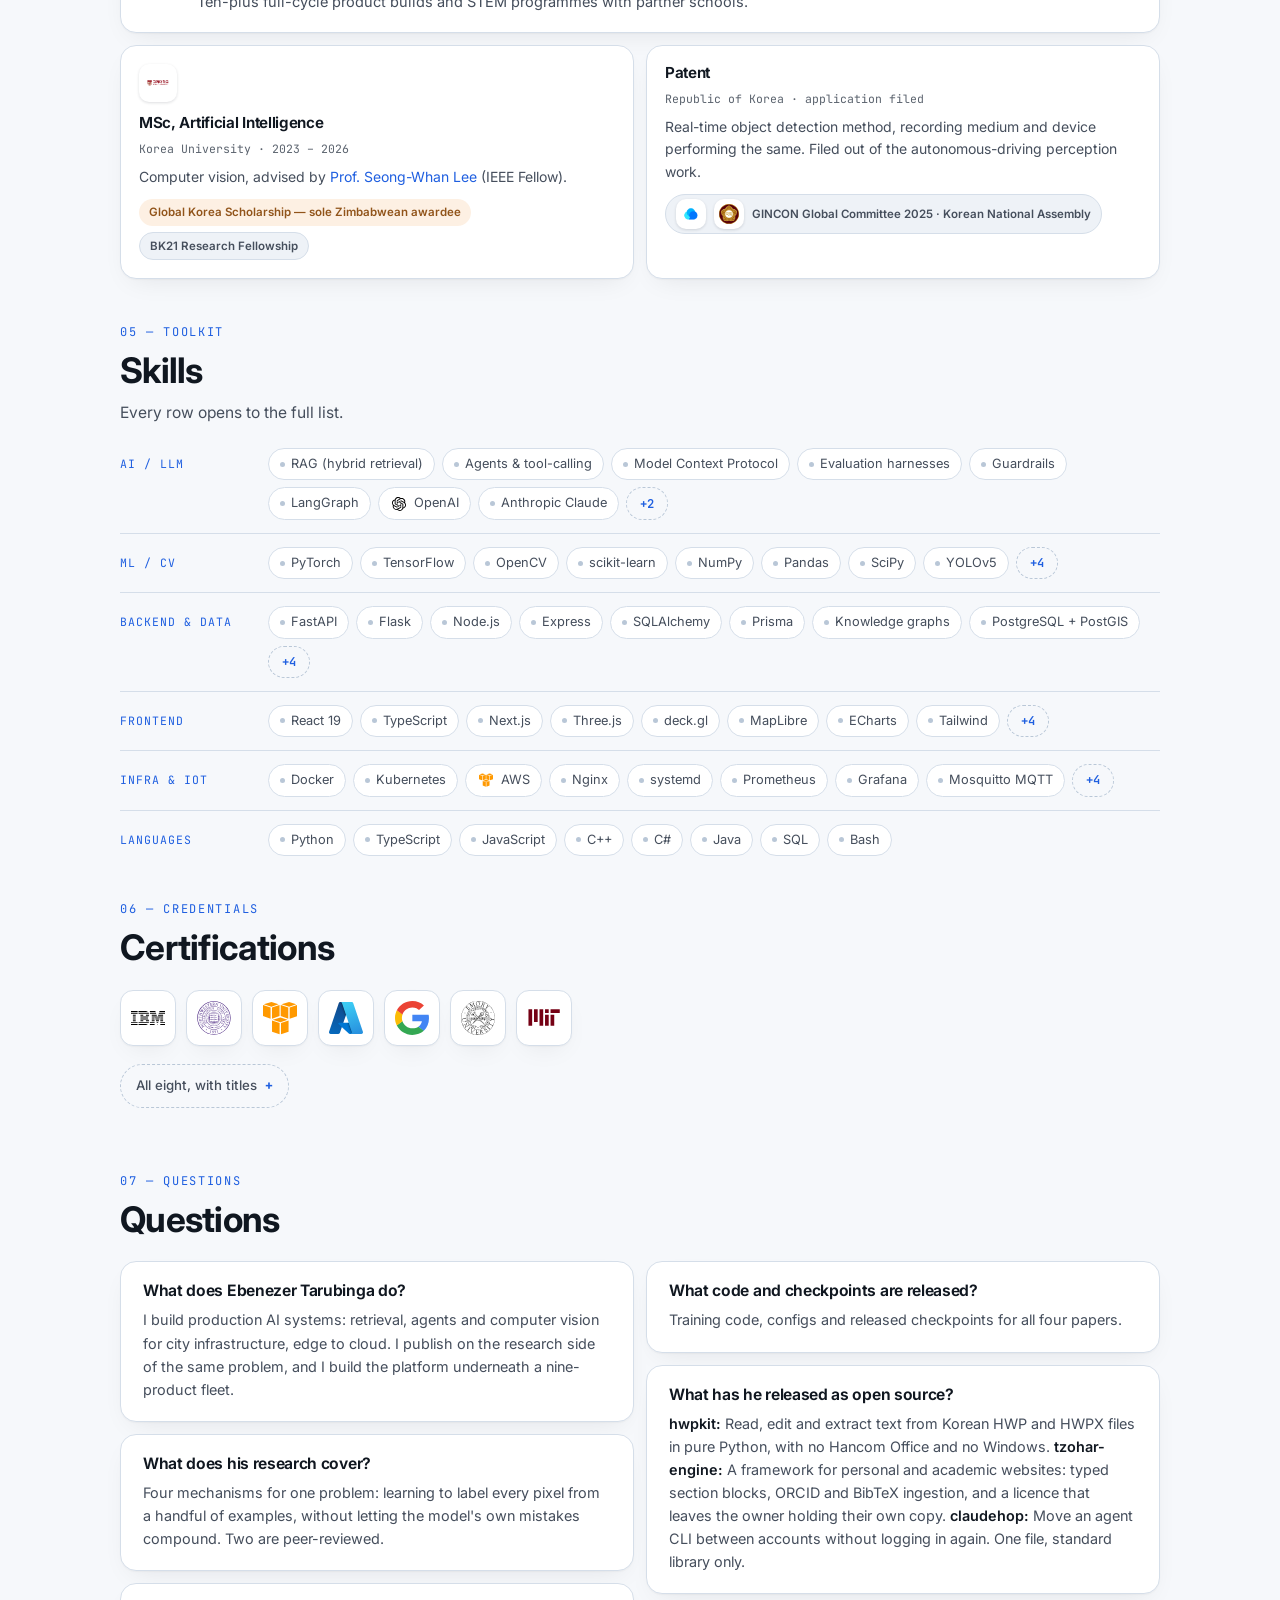
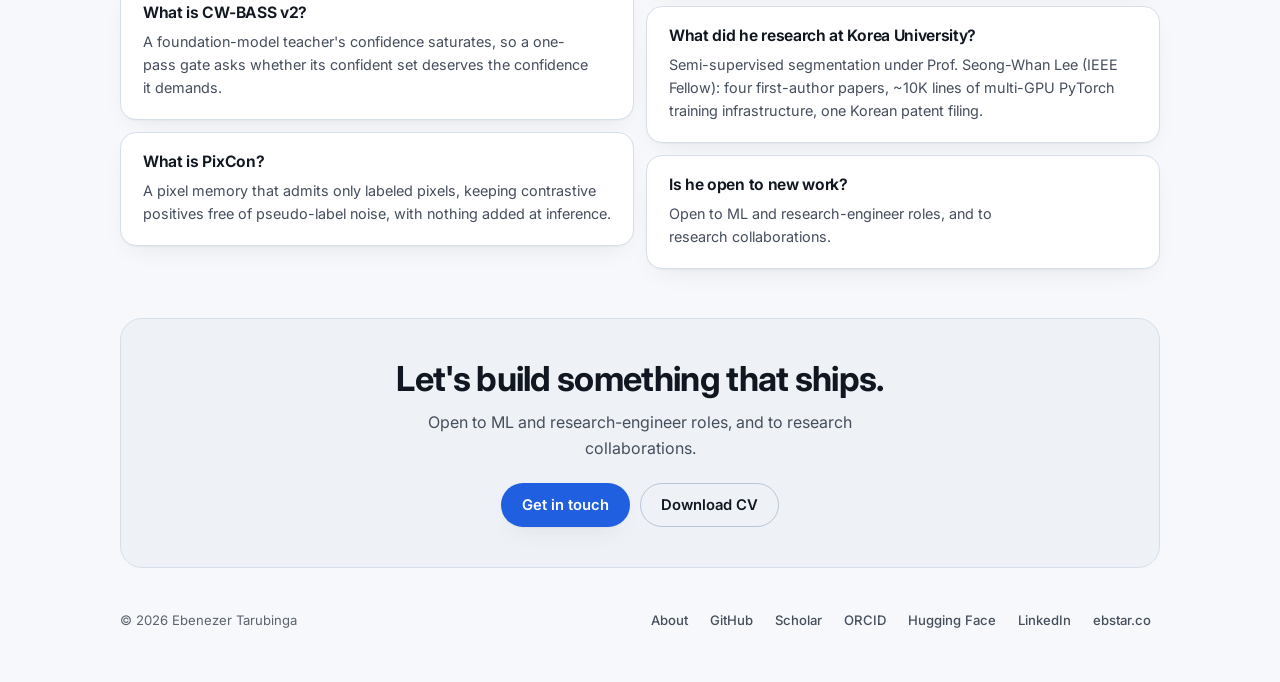
==== commit 973cec12: "Remove the pre-Korea offline-first learning line from the GliT entry, llms files and CV, per Eben 17" ====
--- a/index.html
+++ b/index.html
@@ -958,8 +958,7 @@
           <p class="role-org">GliT · EdTech</p>
           <p class="role-when mono">Jan 2019 — Jan 2021 · Hybrid</p>
           <p class="role-body">
-            Offline-first mobile learning reaching 500+ students and 80,000+ sessions, ten-plus
-            full-cycle product builds, STEM programmes with partner schools.
+            Ten-plus full-cycle product builds and STEM programmes with partner schools.
           </p>
         </div>
       </article>
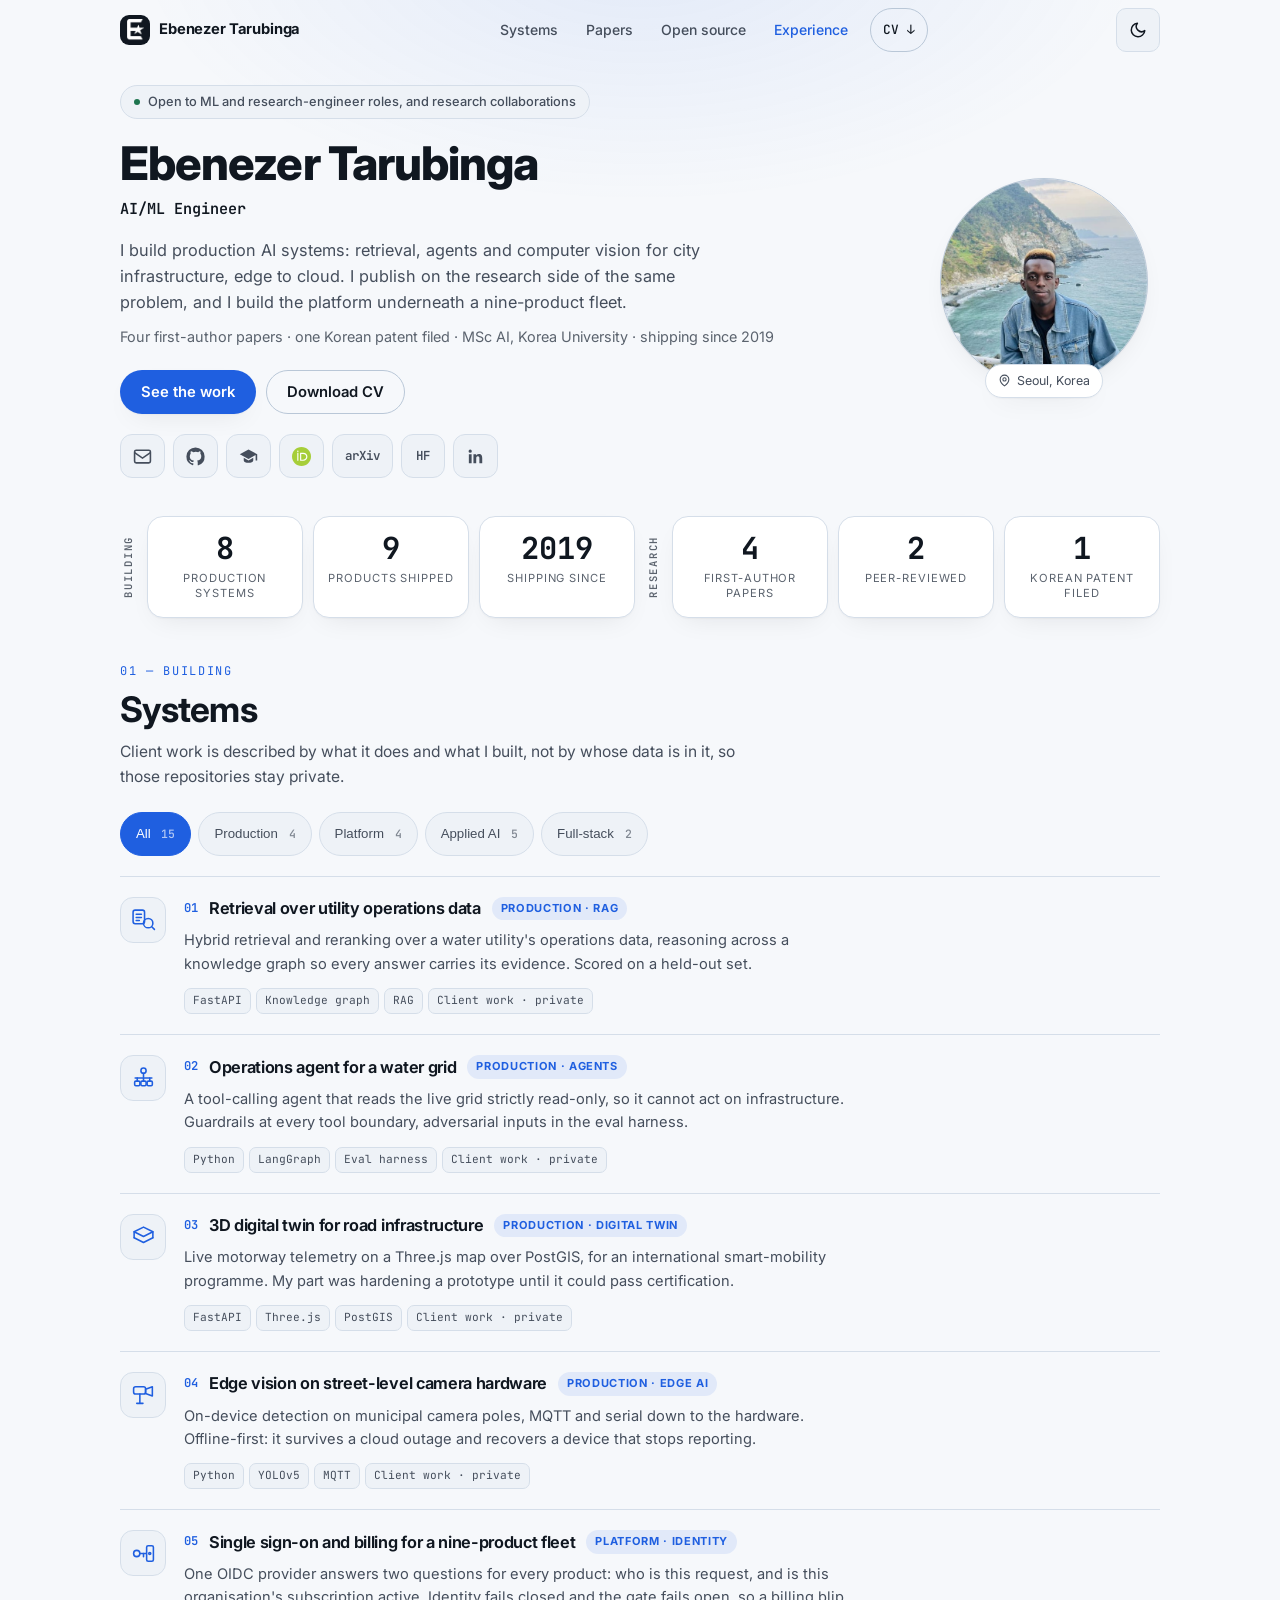
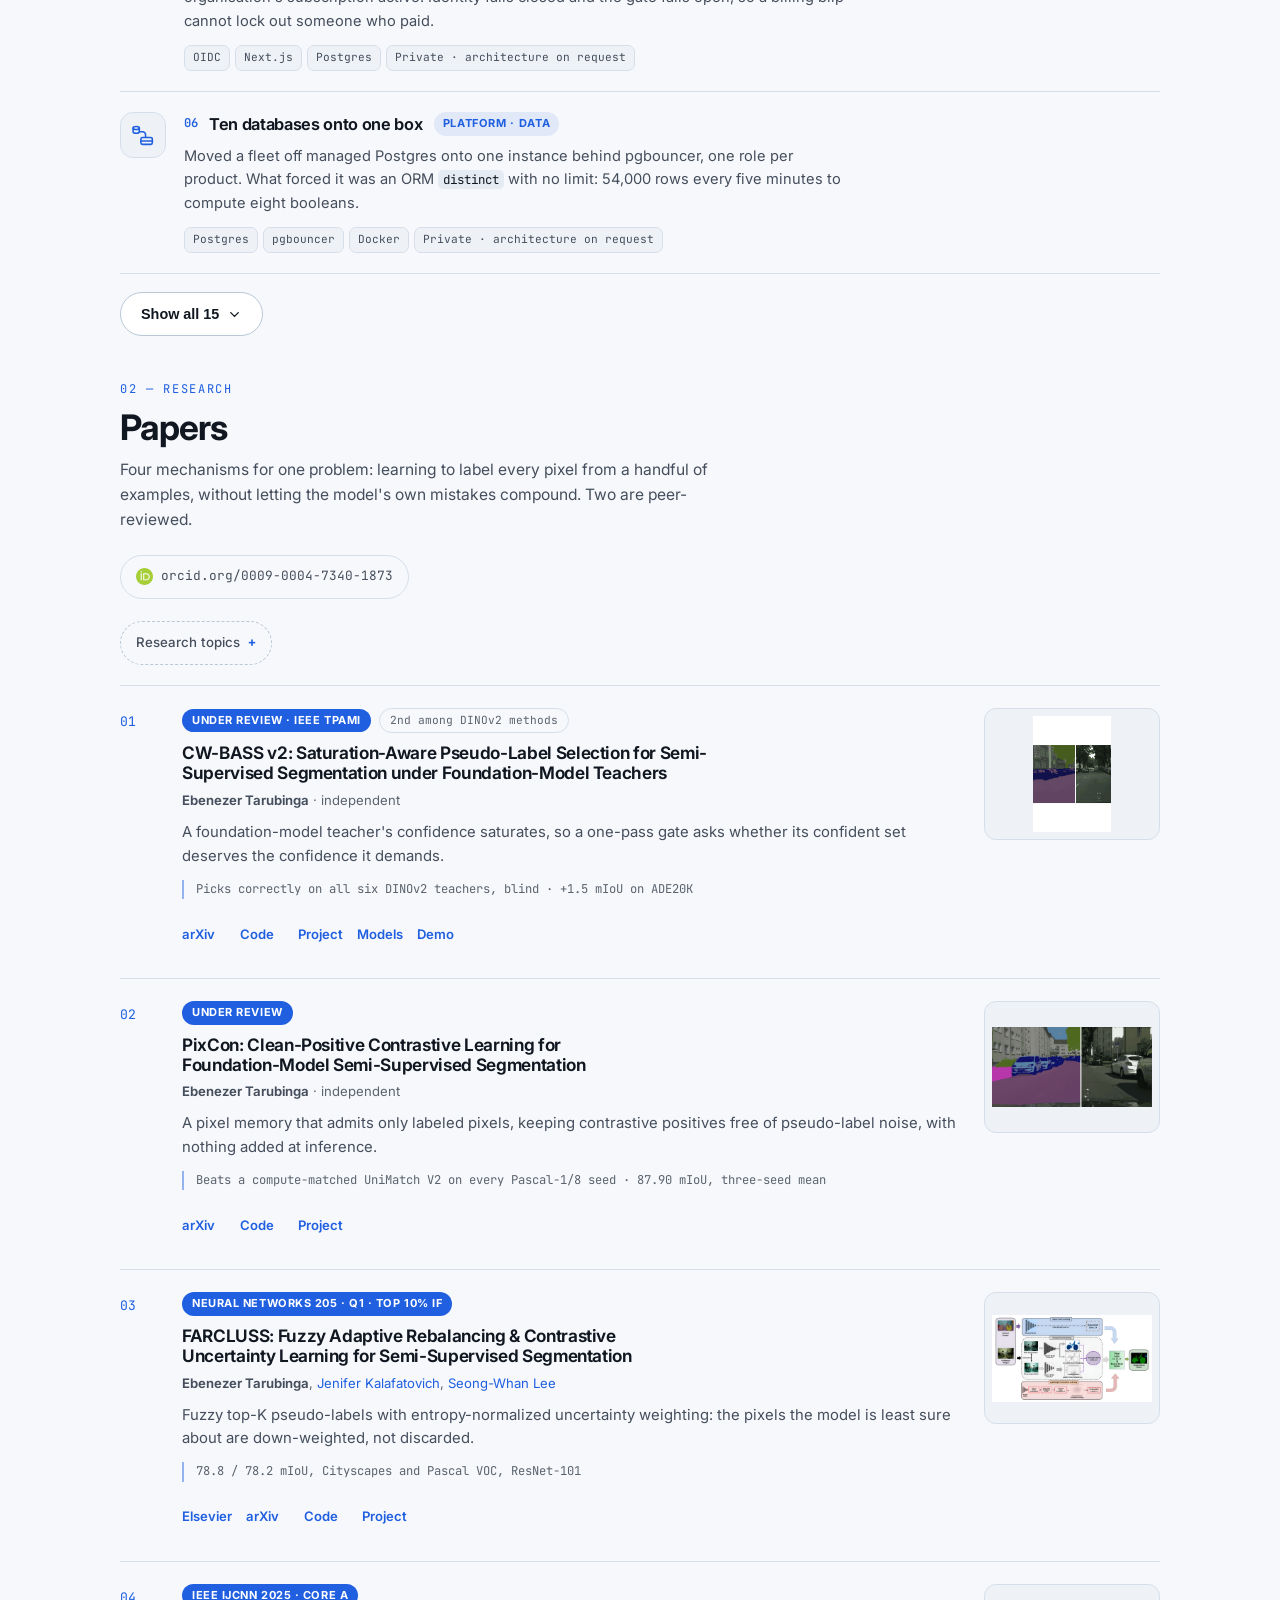
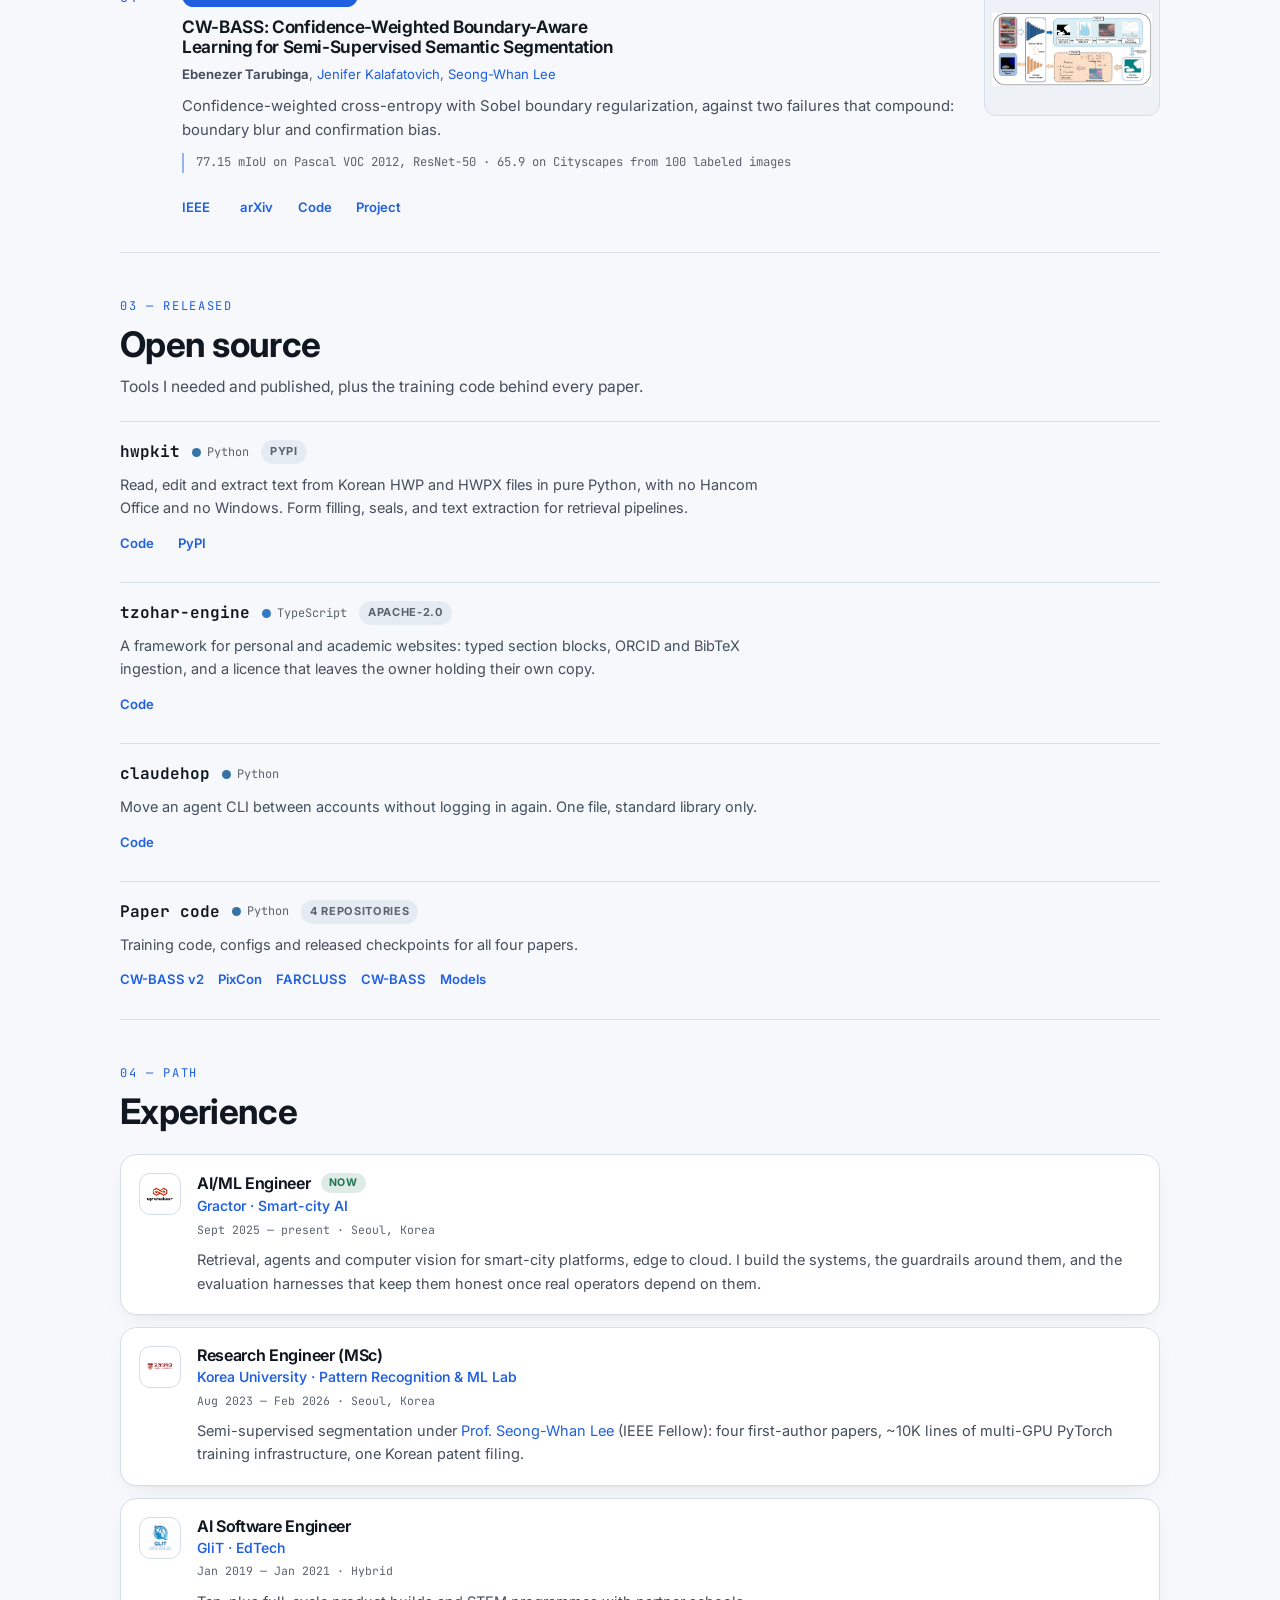
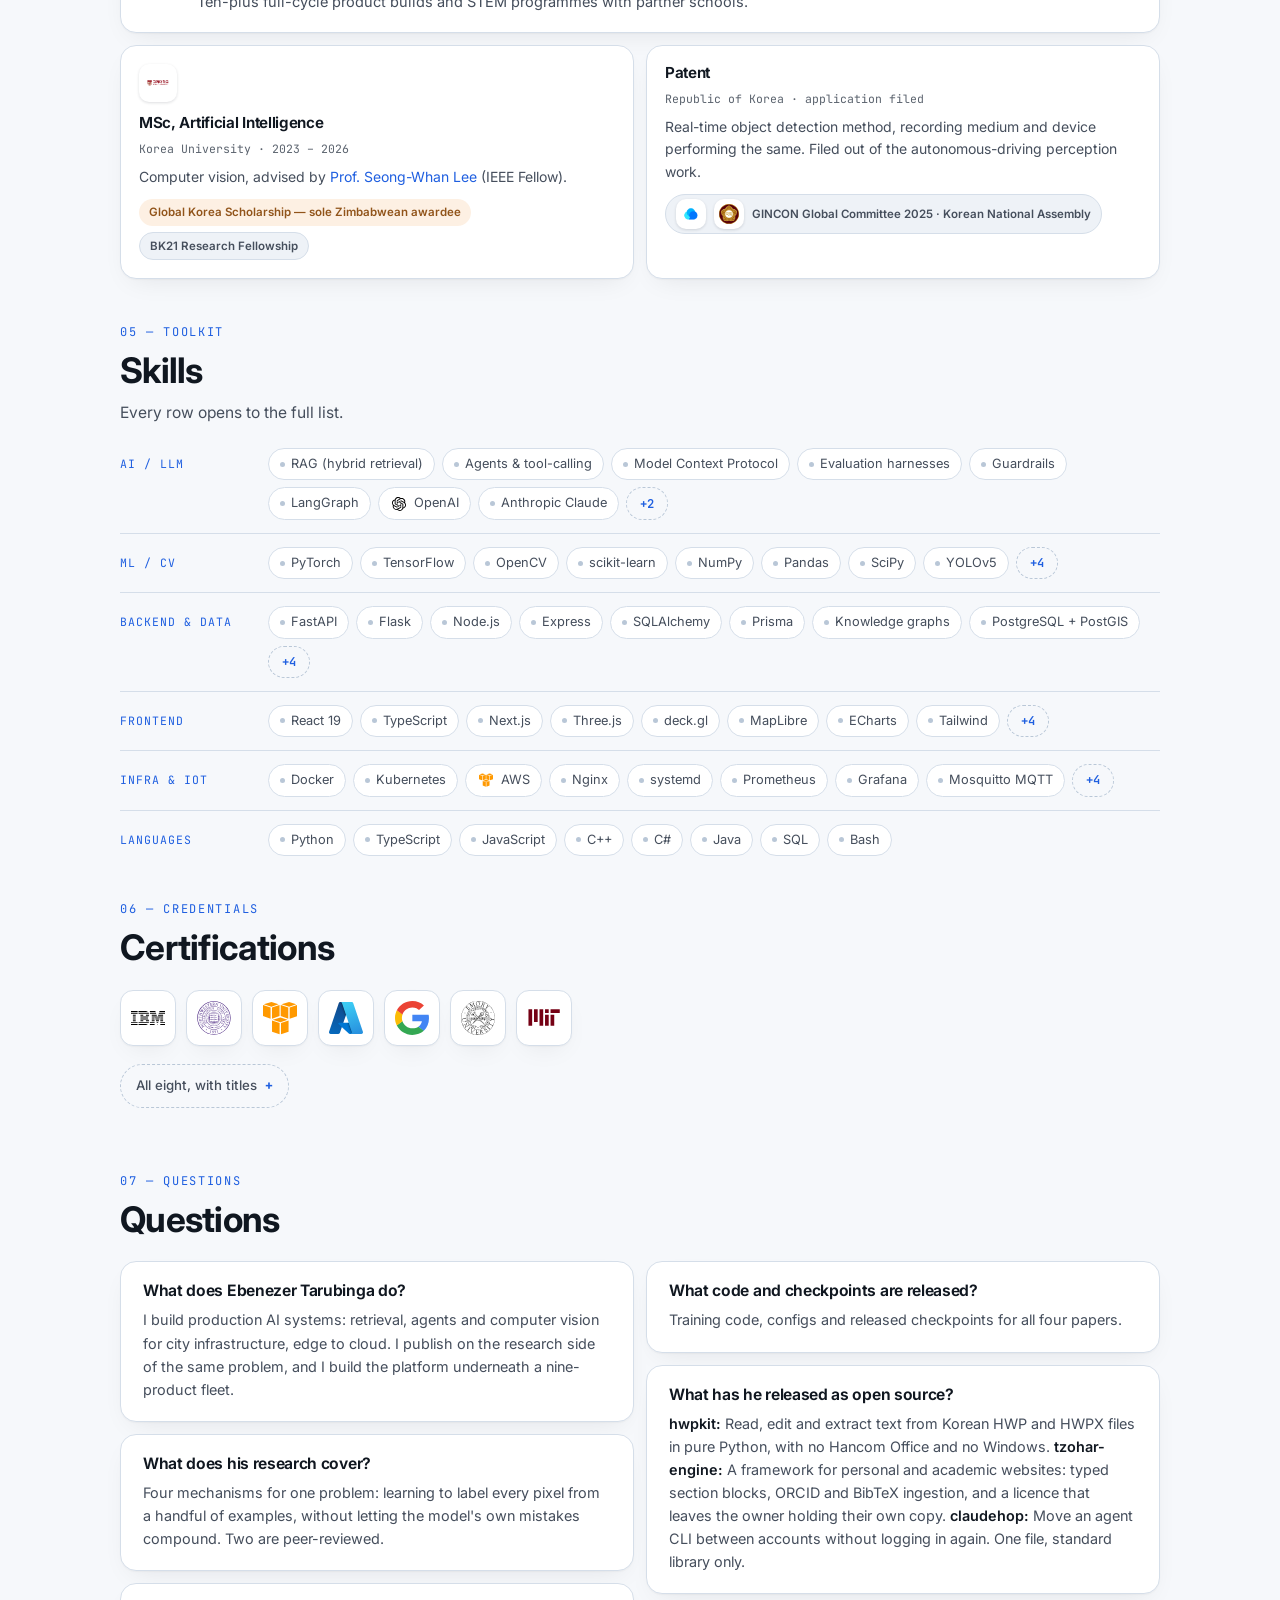
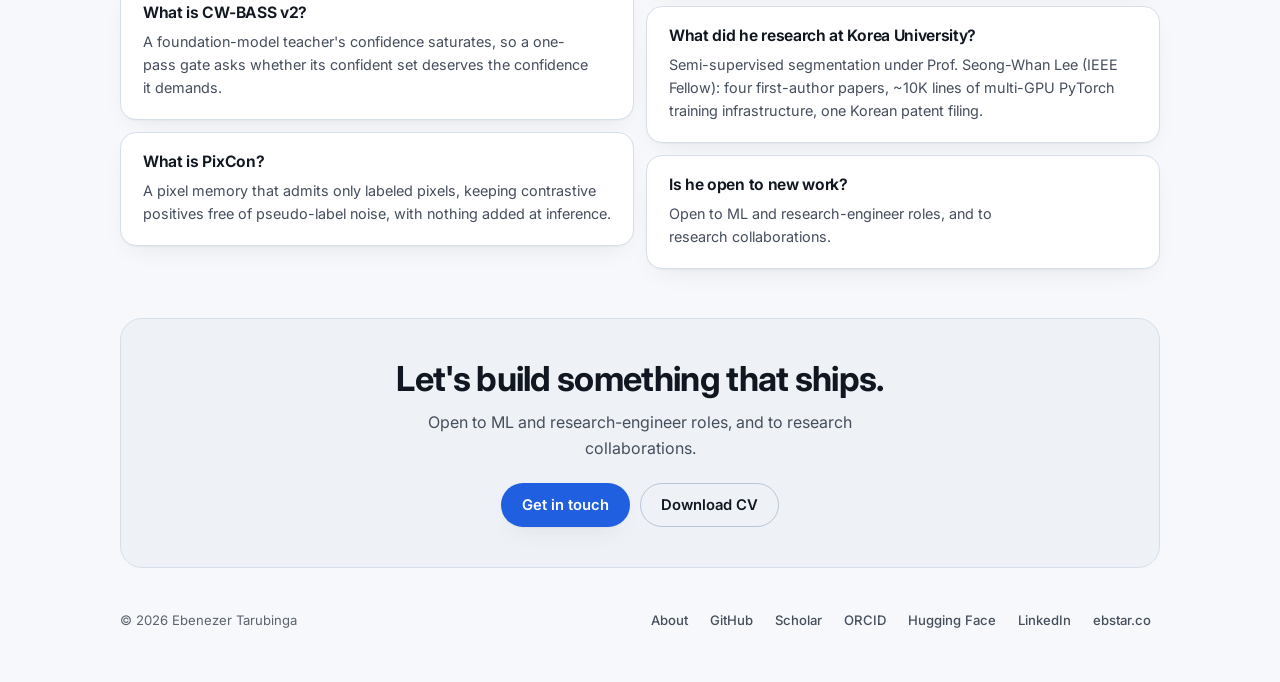
==== commit 3f0e36ab: "PixCon reads "Under review" with no venue, and the CV matches ebstar.co's Eben's decision of 4 Nov 2" ====
--- a/index.html
+++ b/index.html
@@ -186,7 +186,7 @@
     ],
     "inLanguage": "en",
     "keywords": "Semi-supervised learning, Semantic segmentation",
-    "creativeWorkStatus": "Under review at CVPR 2027"
+    "creativeWorkStatus": "Under review"
   }
   </script>
   <script type="application/ld+json">
@@ -755,7 +755,7 @@
           <p class="pub-idx">02</p>
           <div>
             <div class="pub-meta">
-              <span class="venue">Under review · CVPR 2027</span>
+              <span class="venue">Under review</span>
             </div>
             <h3>PixCon: Clean-Positive Contrastive Learning for Foundation-Model Semi-Supervised Segmentation</h3>
             <p class="authors"><strong>Ebenezer Tarubinga</strong> · independent</p>
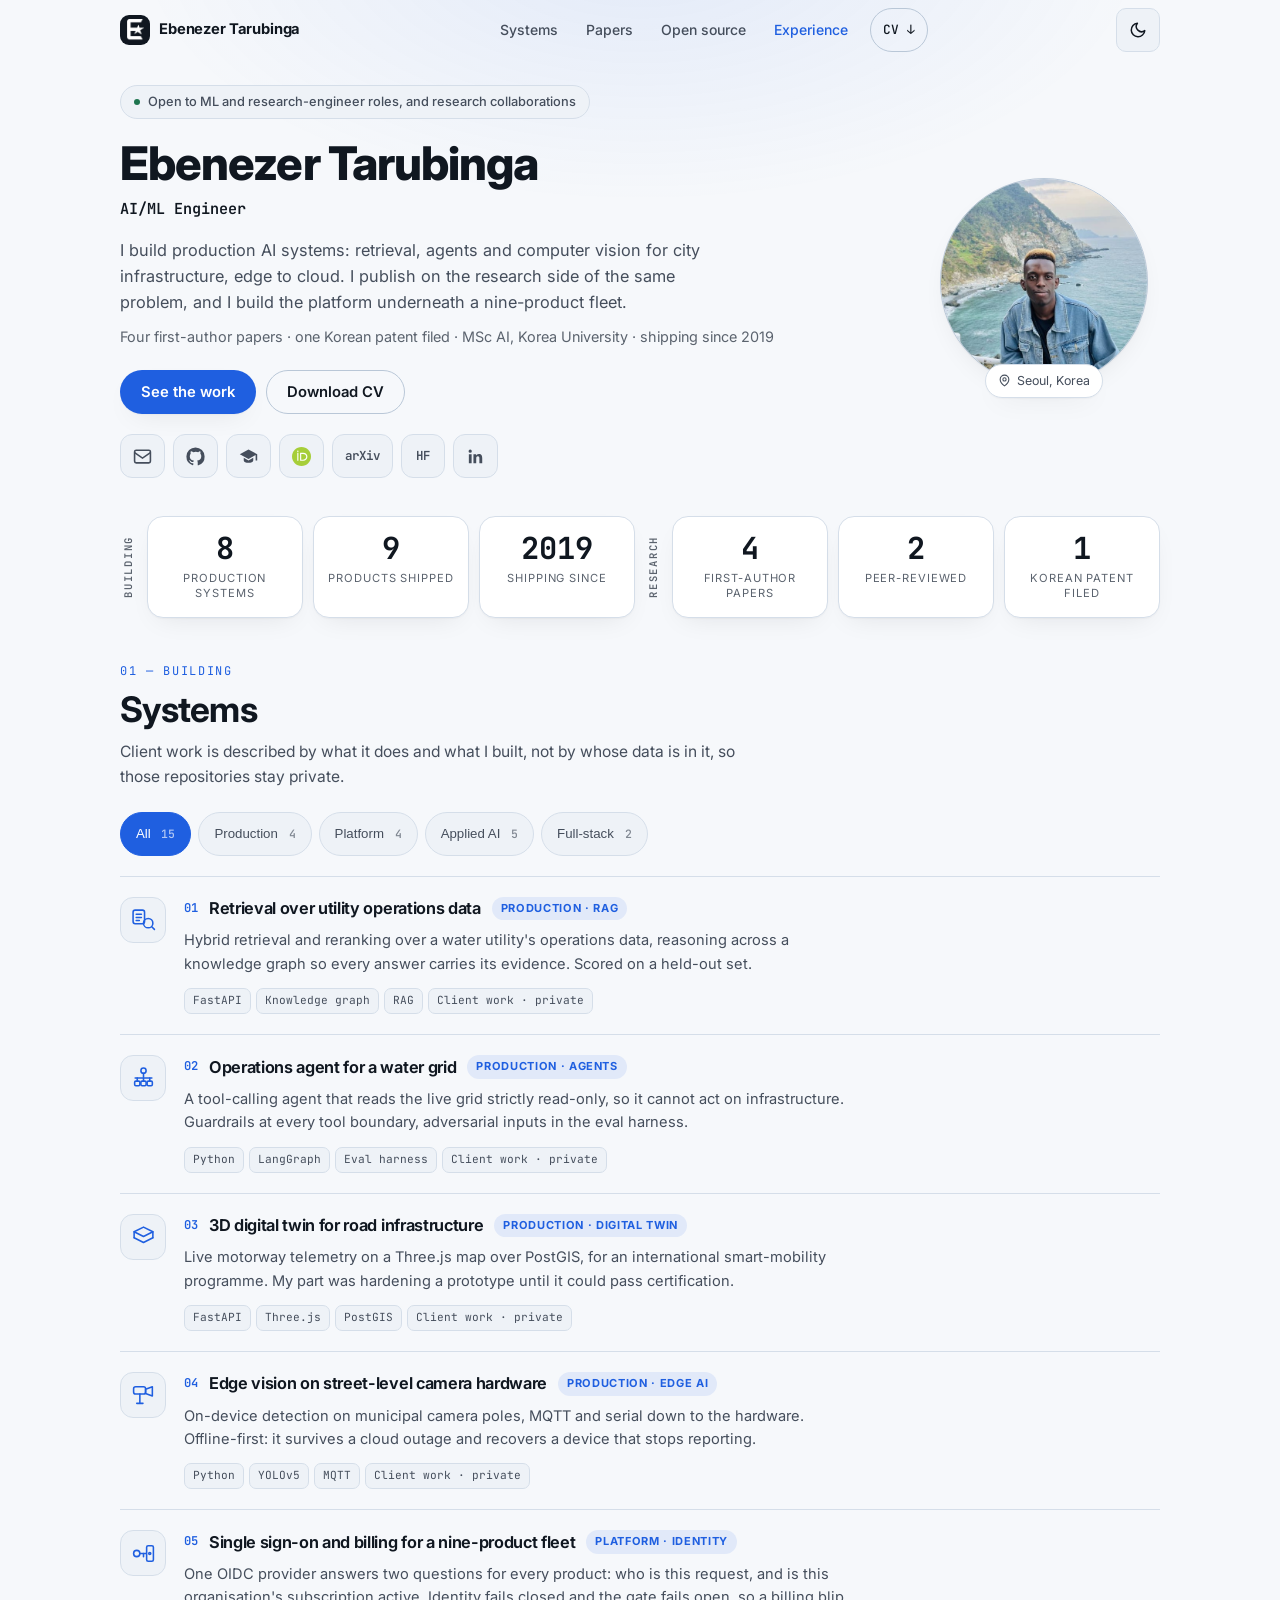
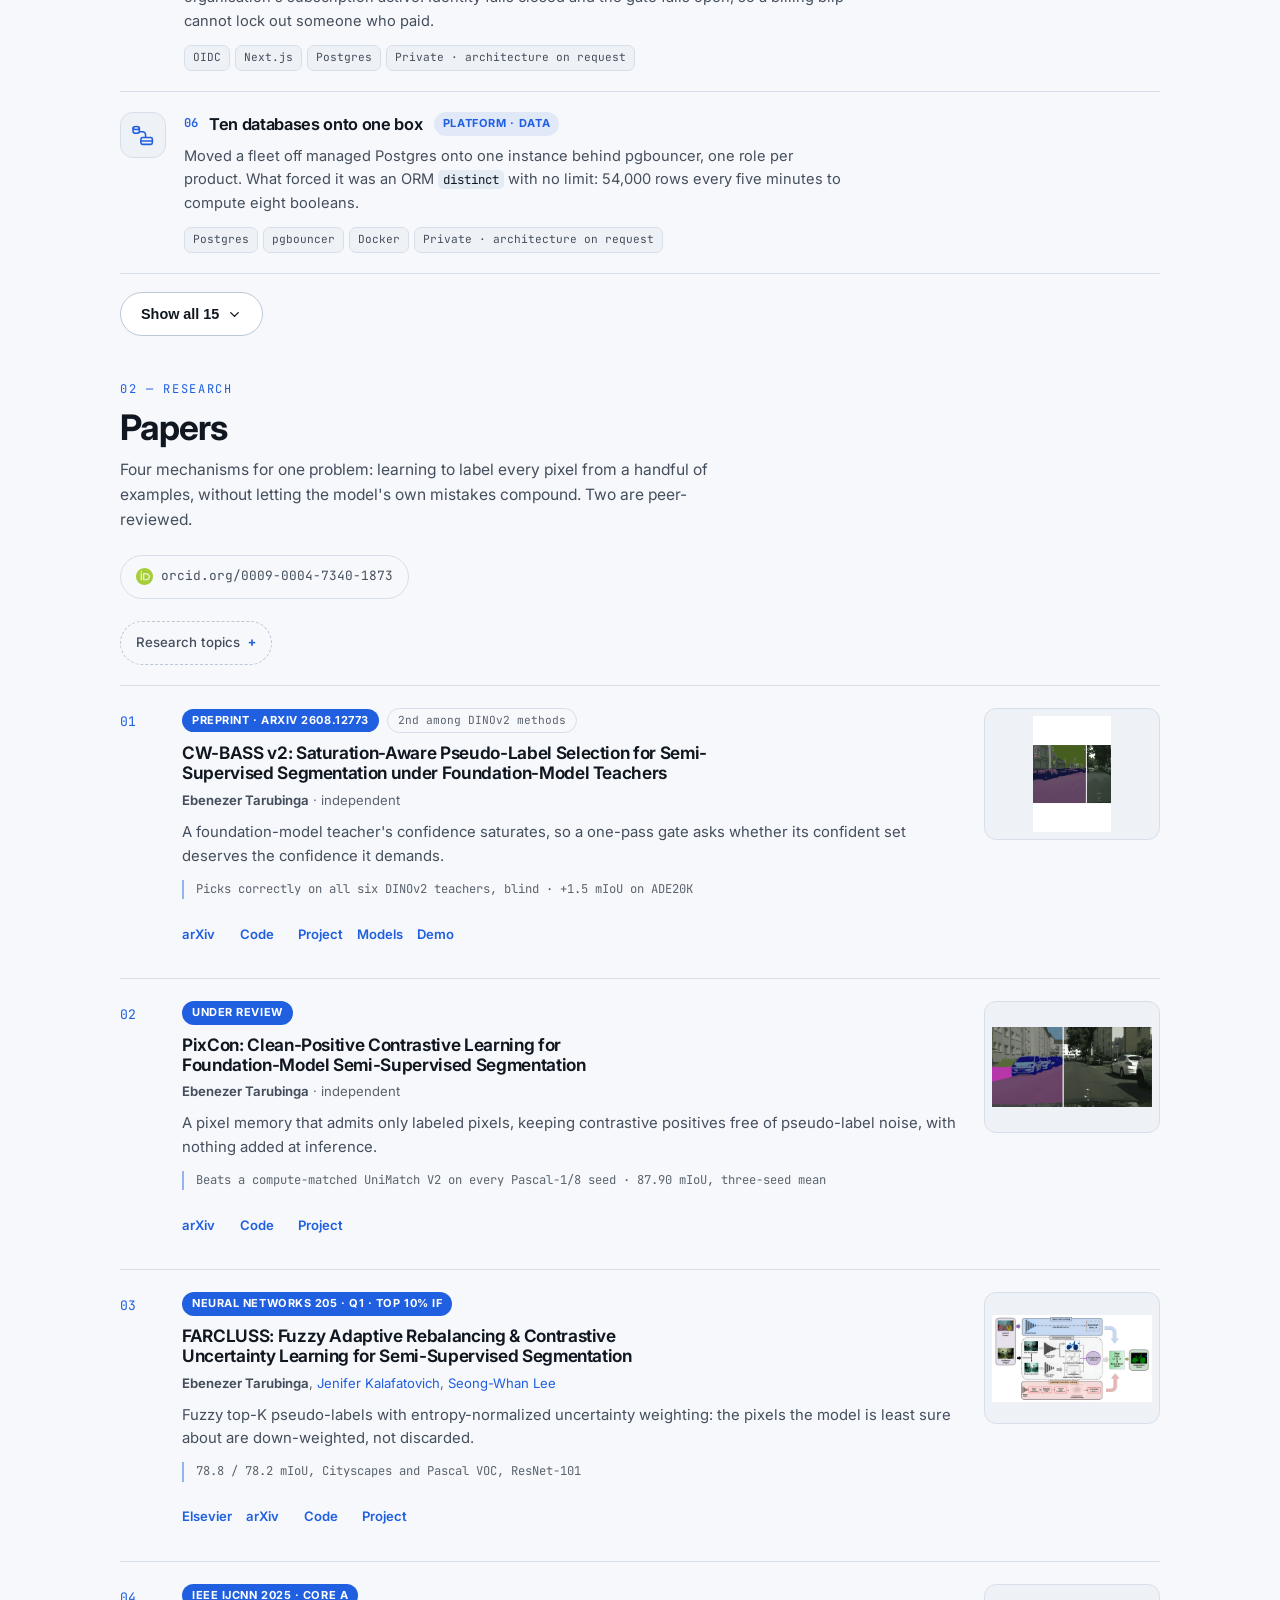
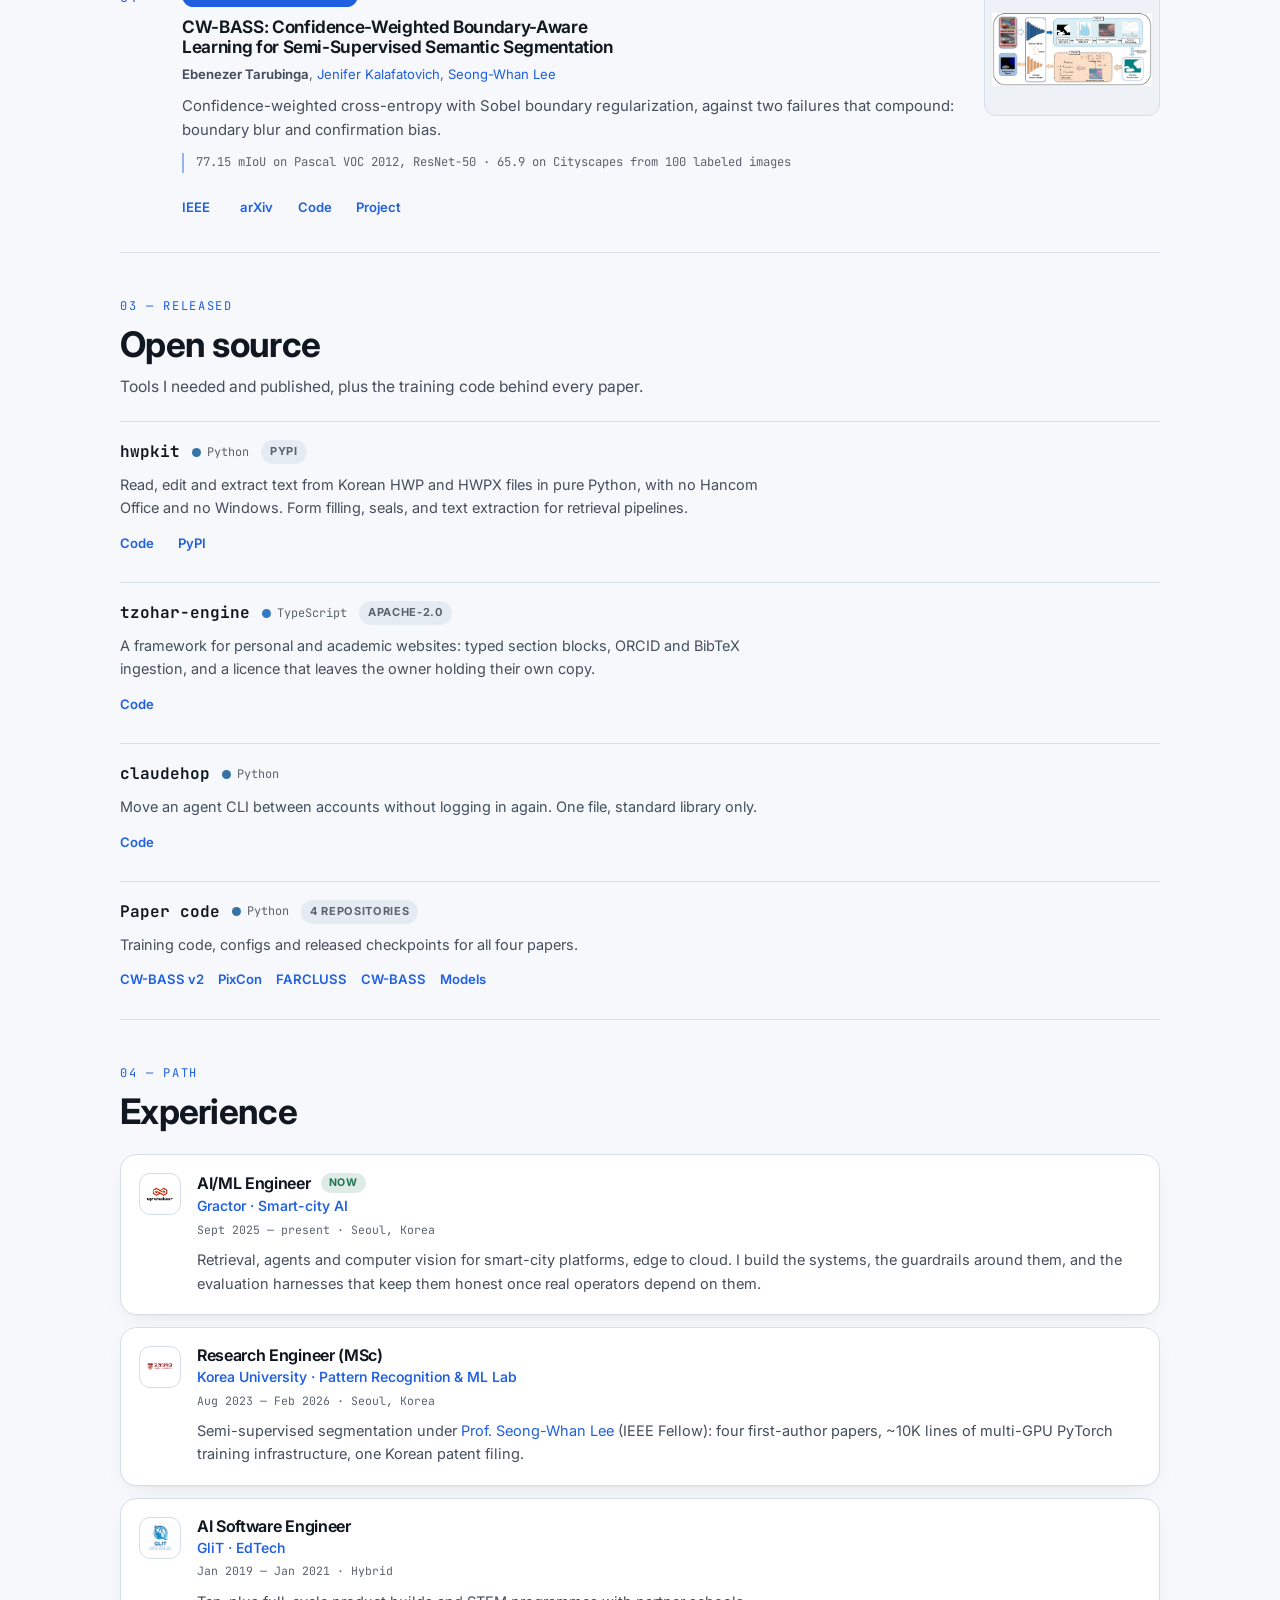
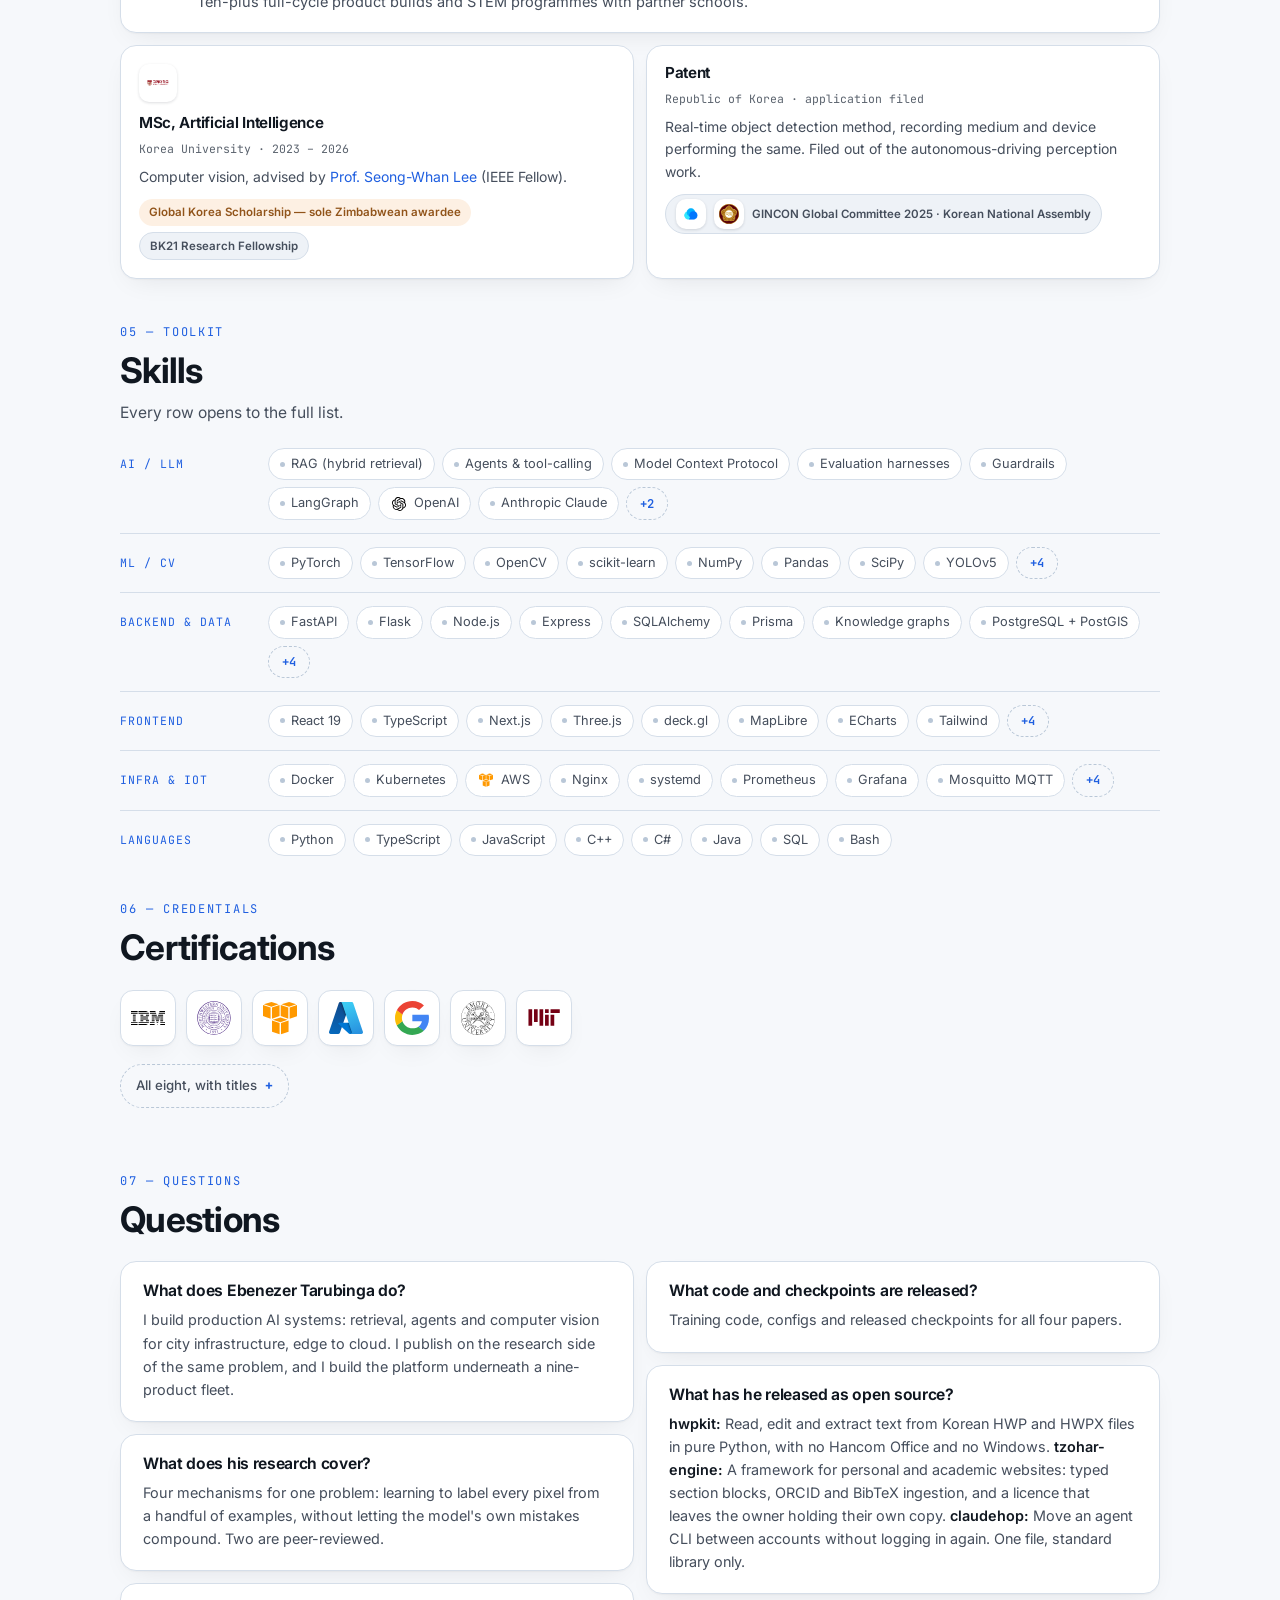
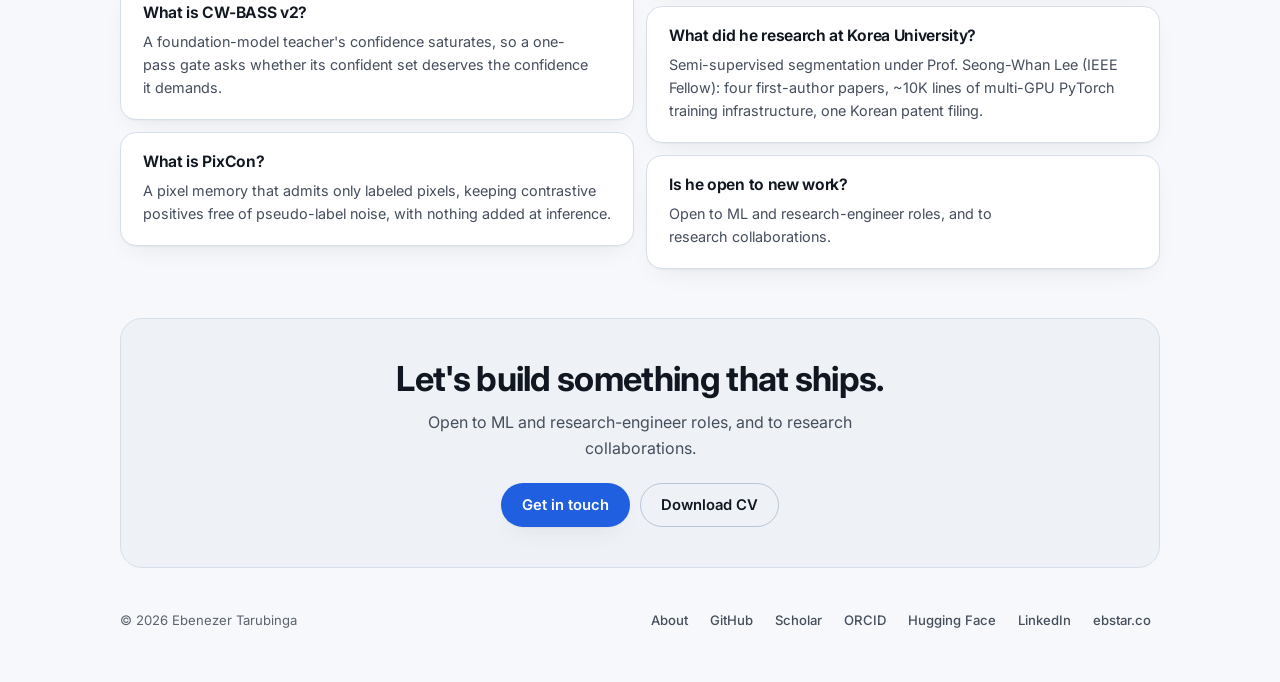
==== commit 5f22bc7b: "CW-BASS v2 reads "Preprint · arXiv 2608.12773" with no venue, and the CV matches ebstar.co's (EBE-90" ====
--- a/index.html
+++ b/index.html
@@ -161,7 +161,7 @@
     ],
     "inLanguage": "en",
     "keywords": "Semi-supervised learning, Semantic segmentation",
-    "creativeWorkStatus": "Under review at IEEE TPAMI"
+    "creativeWorkStatus": "Preprint"
   }
   </script>
   <script type="application/ld+json">
@@ -727,7 +727,7 @@
           <p class="pub-idx">01</p>
           <div>
             <div class="pub-meta">
-              <span class="venue">Under review · IEEE TPAMI</span>
+              <span class="venue">Preprint · arXiv 2608.12773</span>
               <span class="standing">2nd among DINOv2 methods</span>
             </div>
             <h3>CW-BASS v2: Saturation-Aware Pseudo-Label Selection for Semi-Supervised Segmentation under Foundation-Model Teachers</h3>
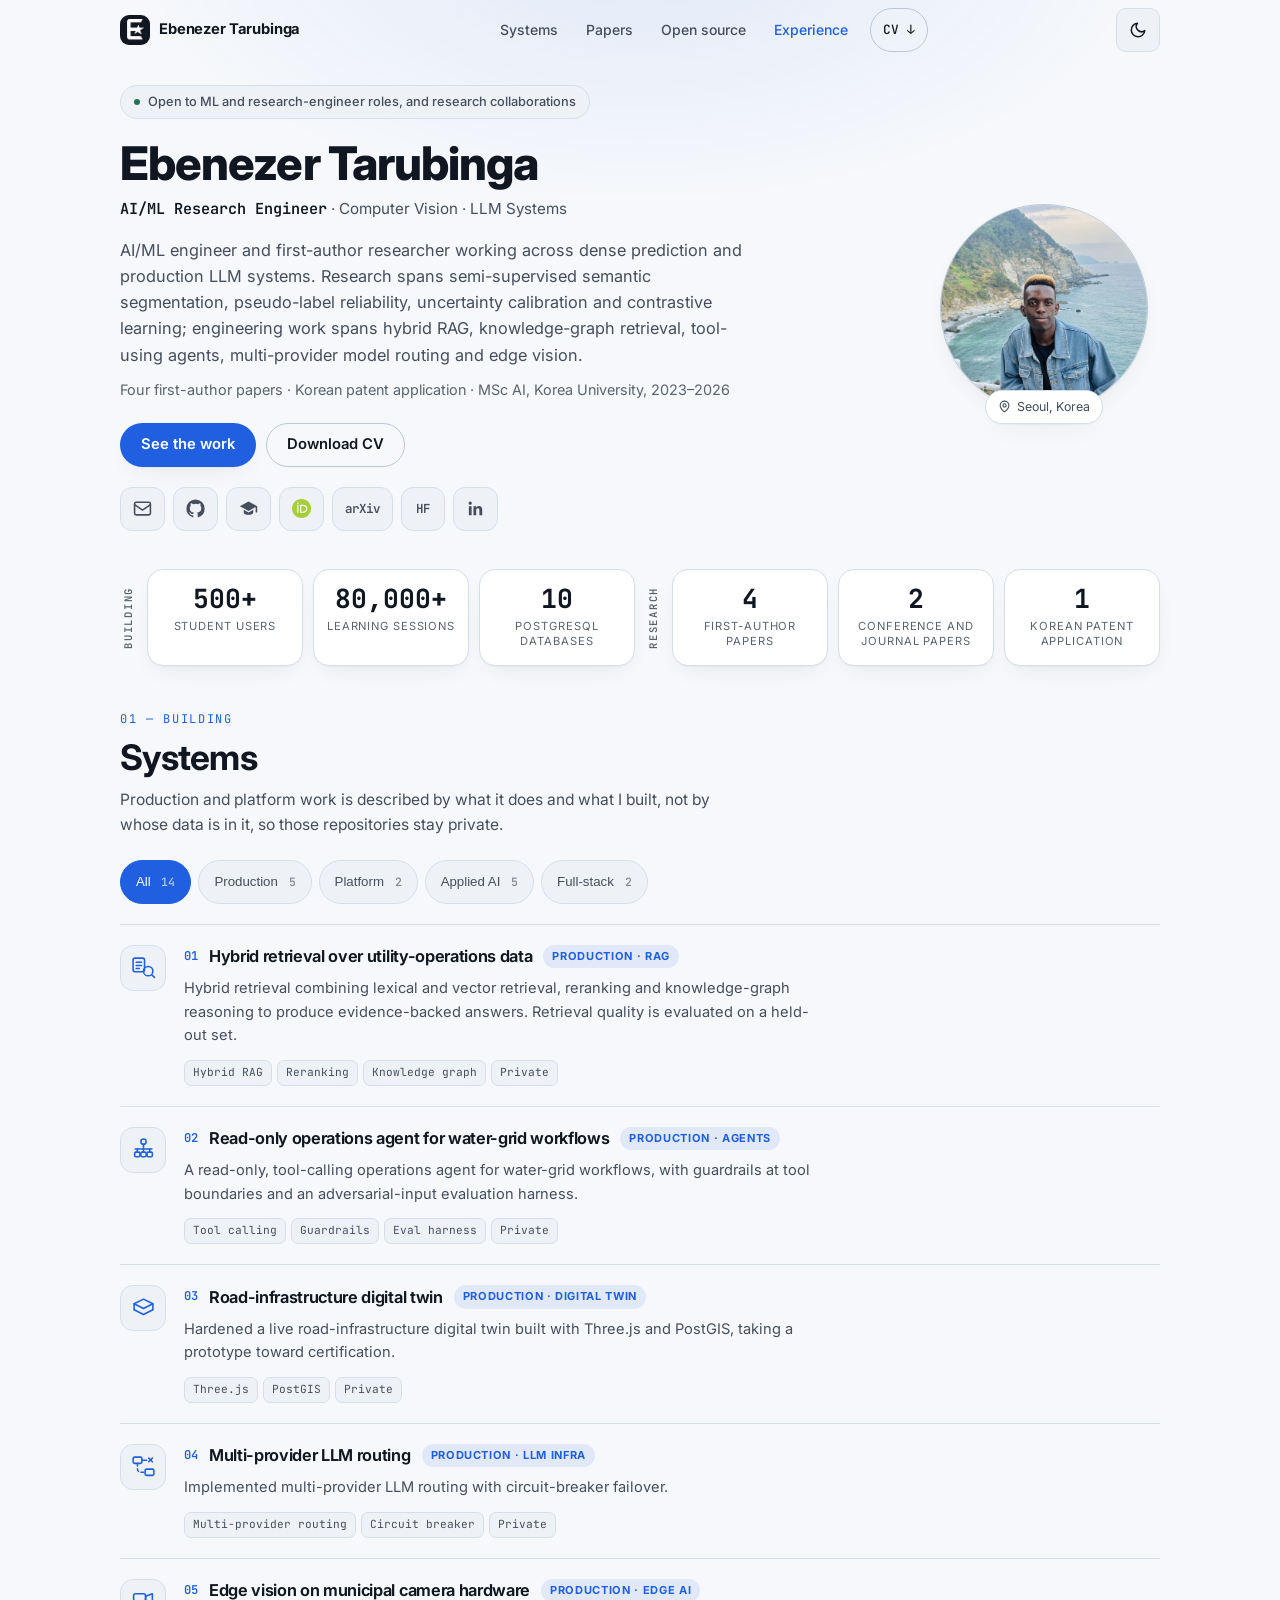
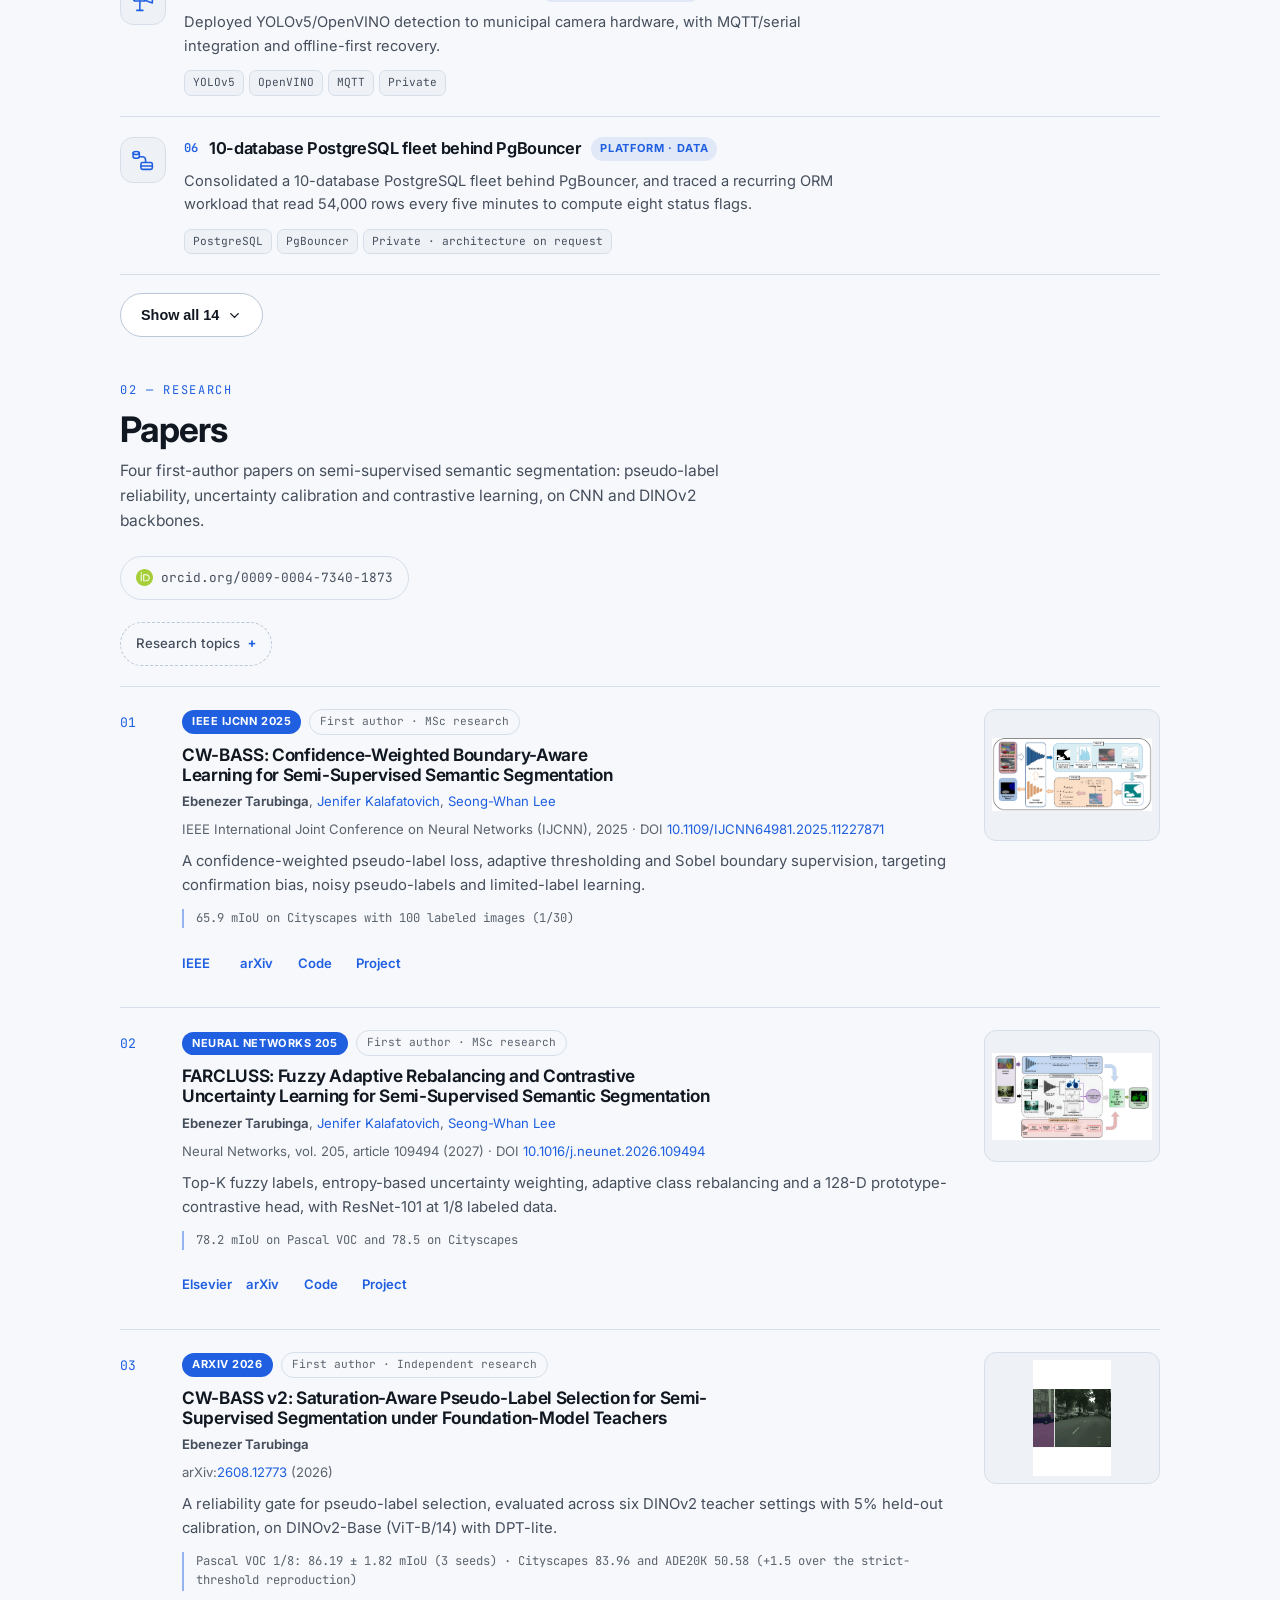
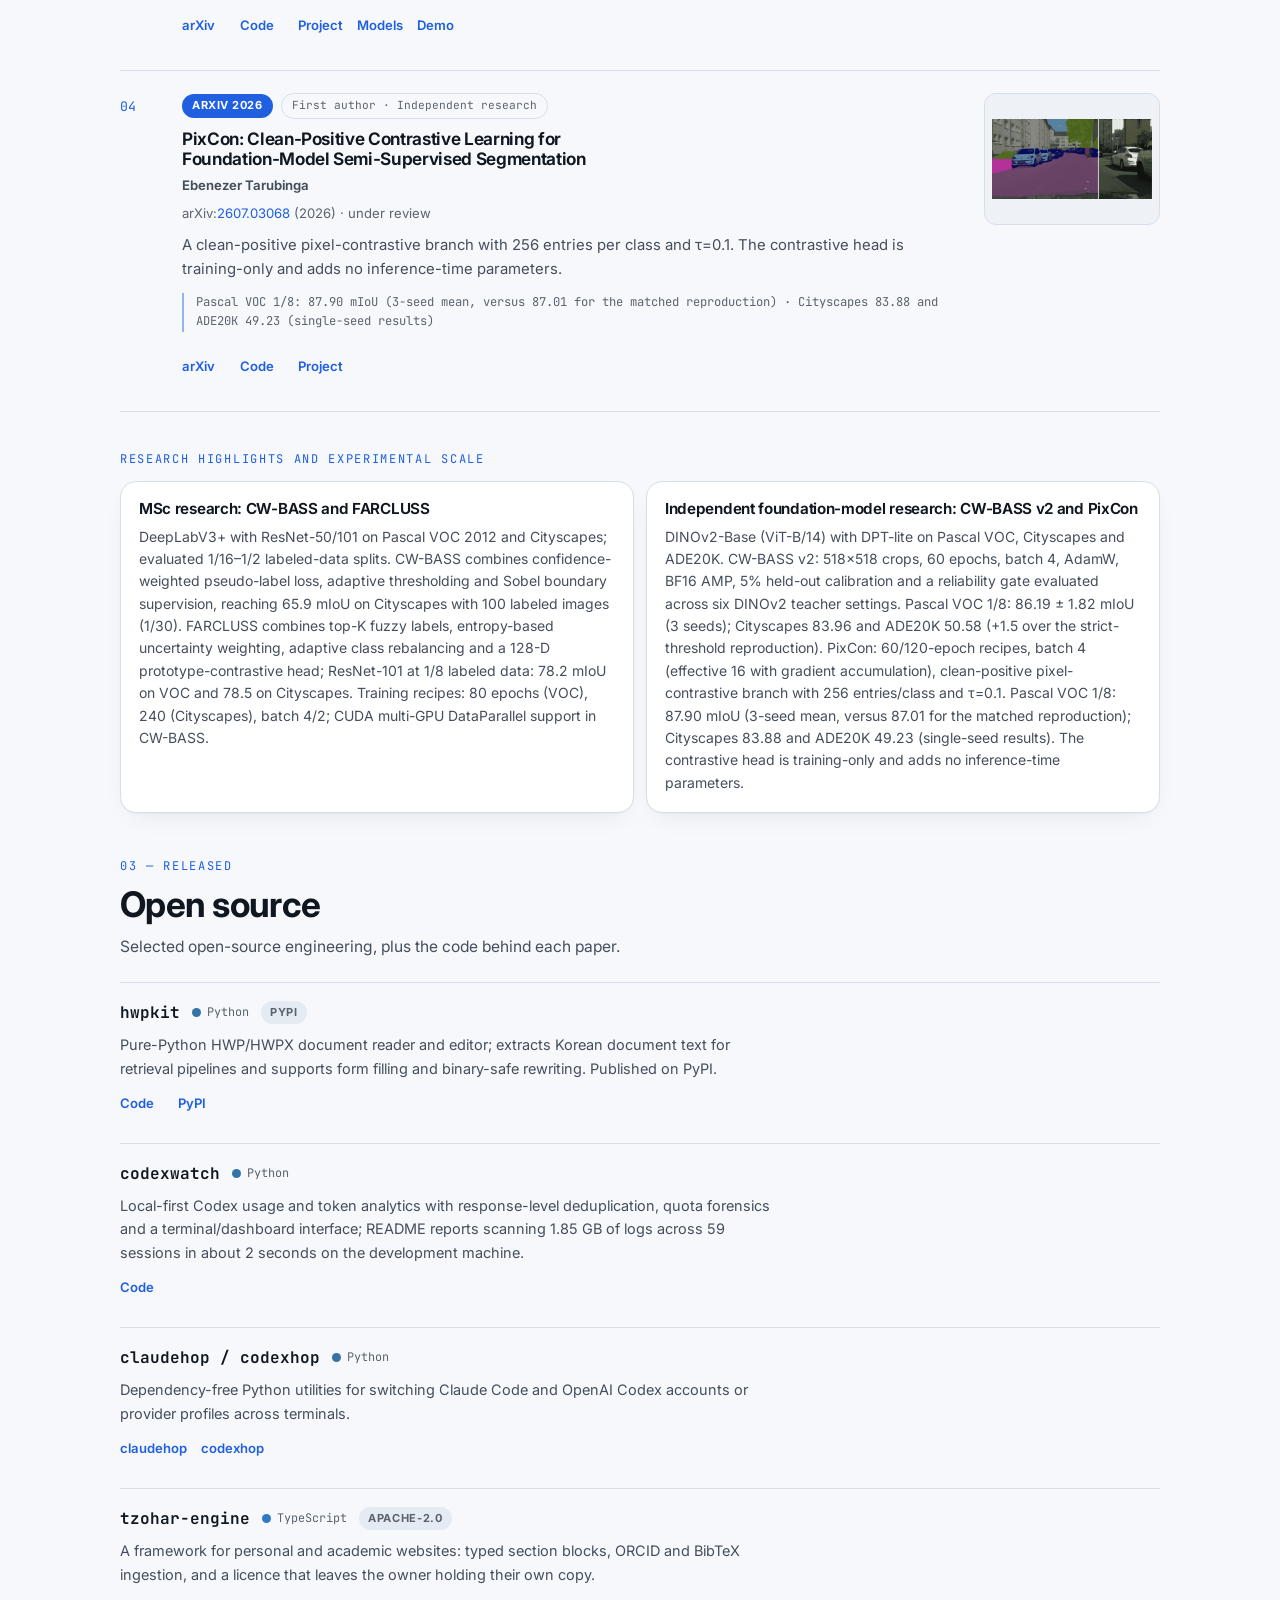
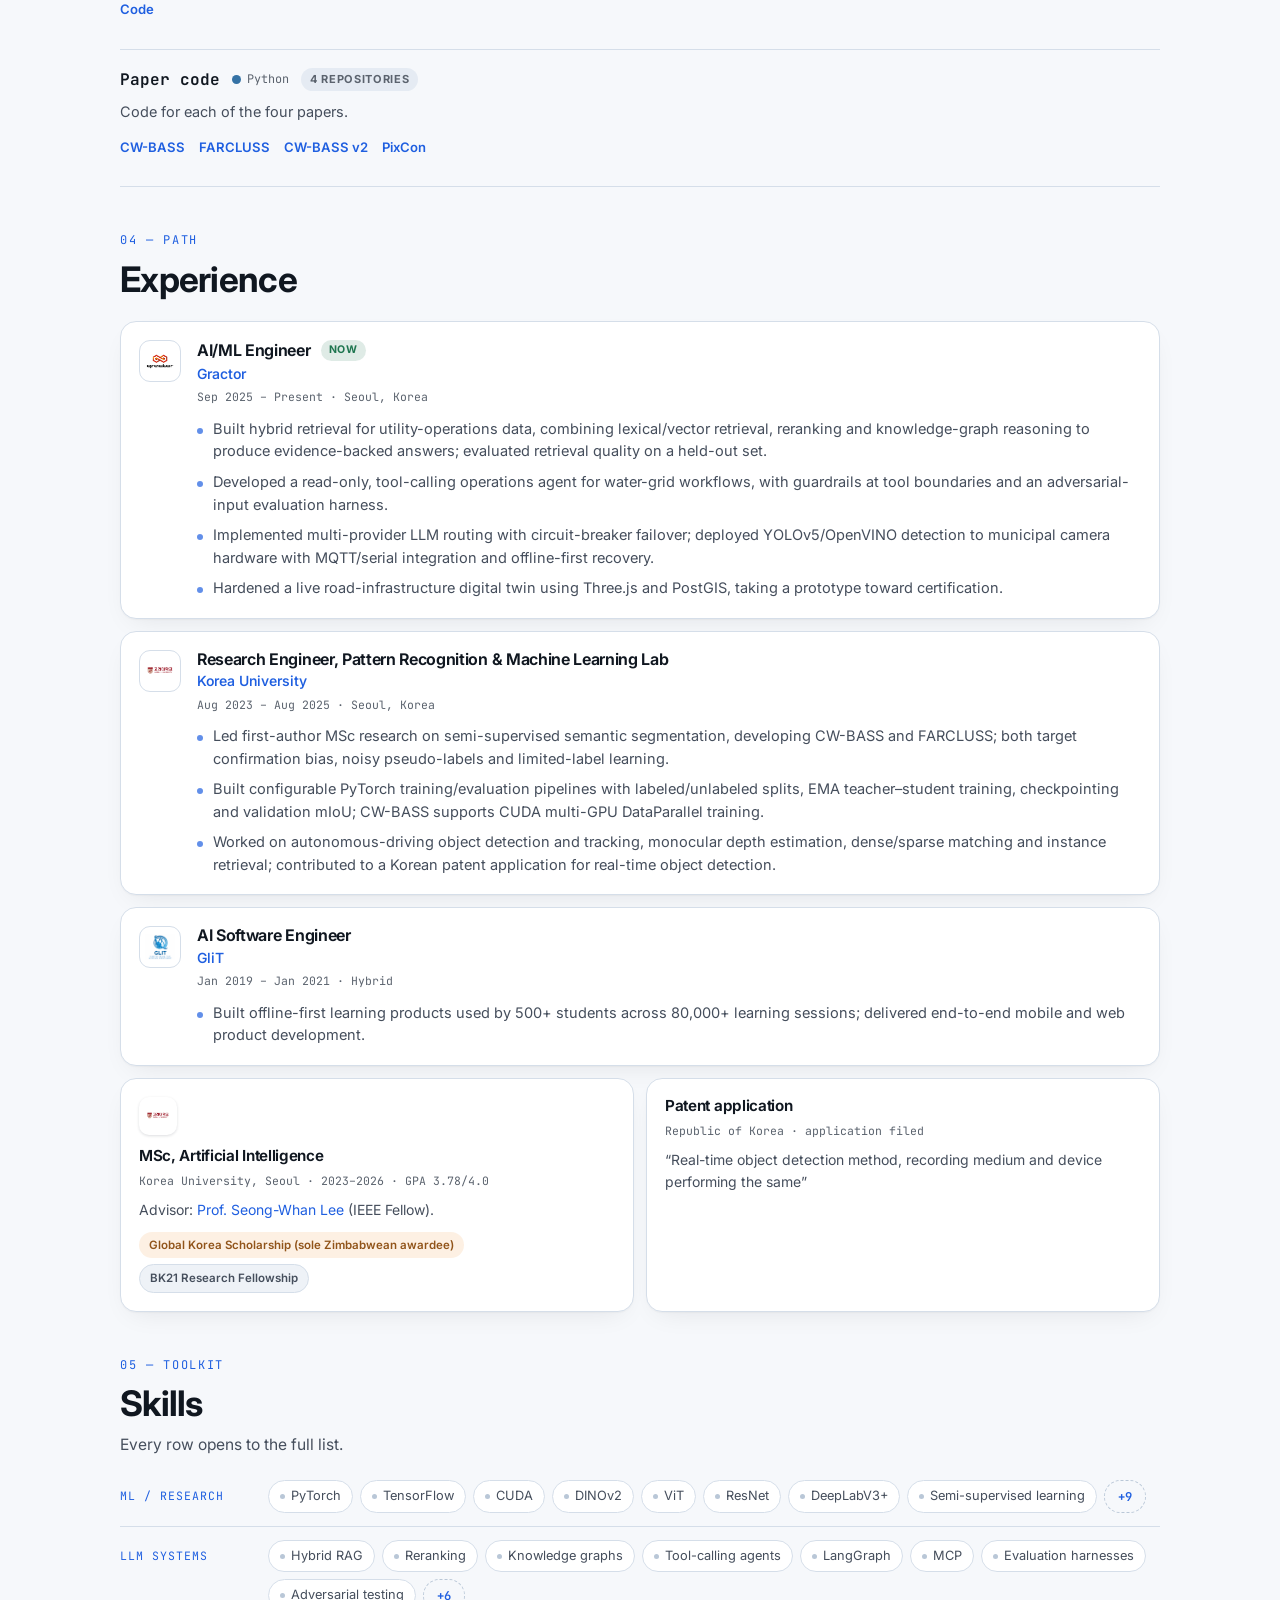
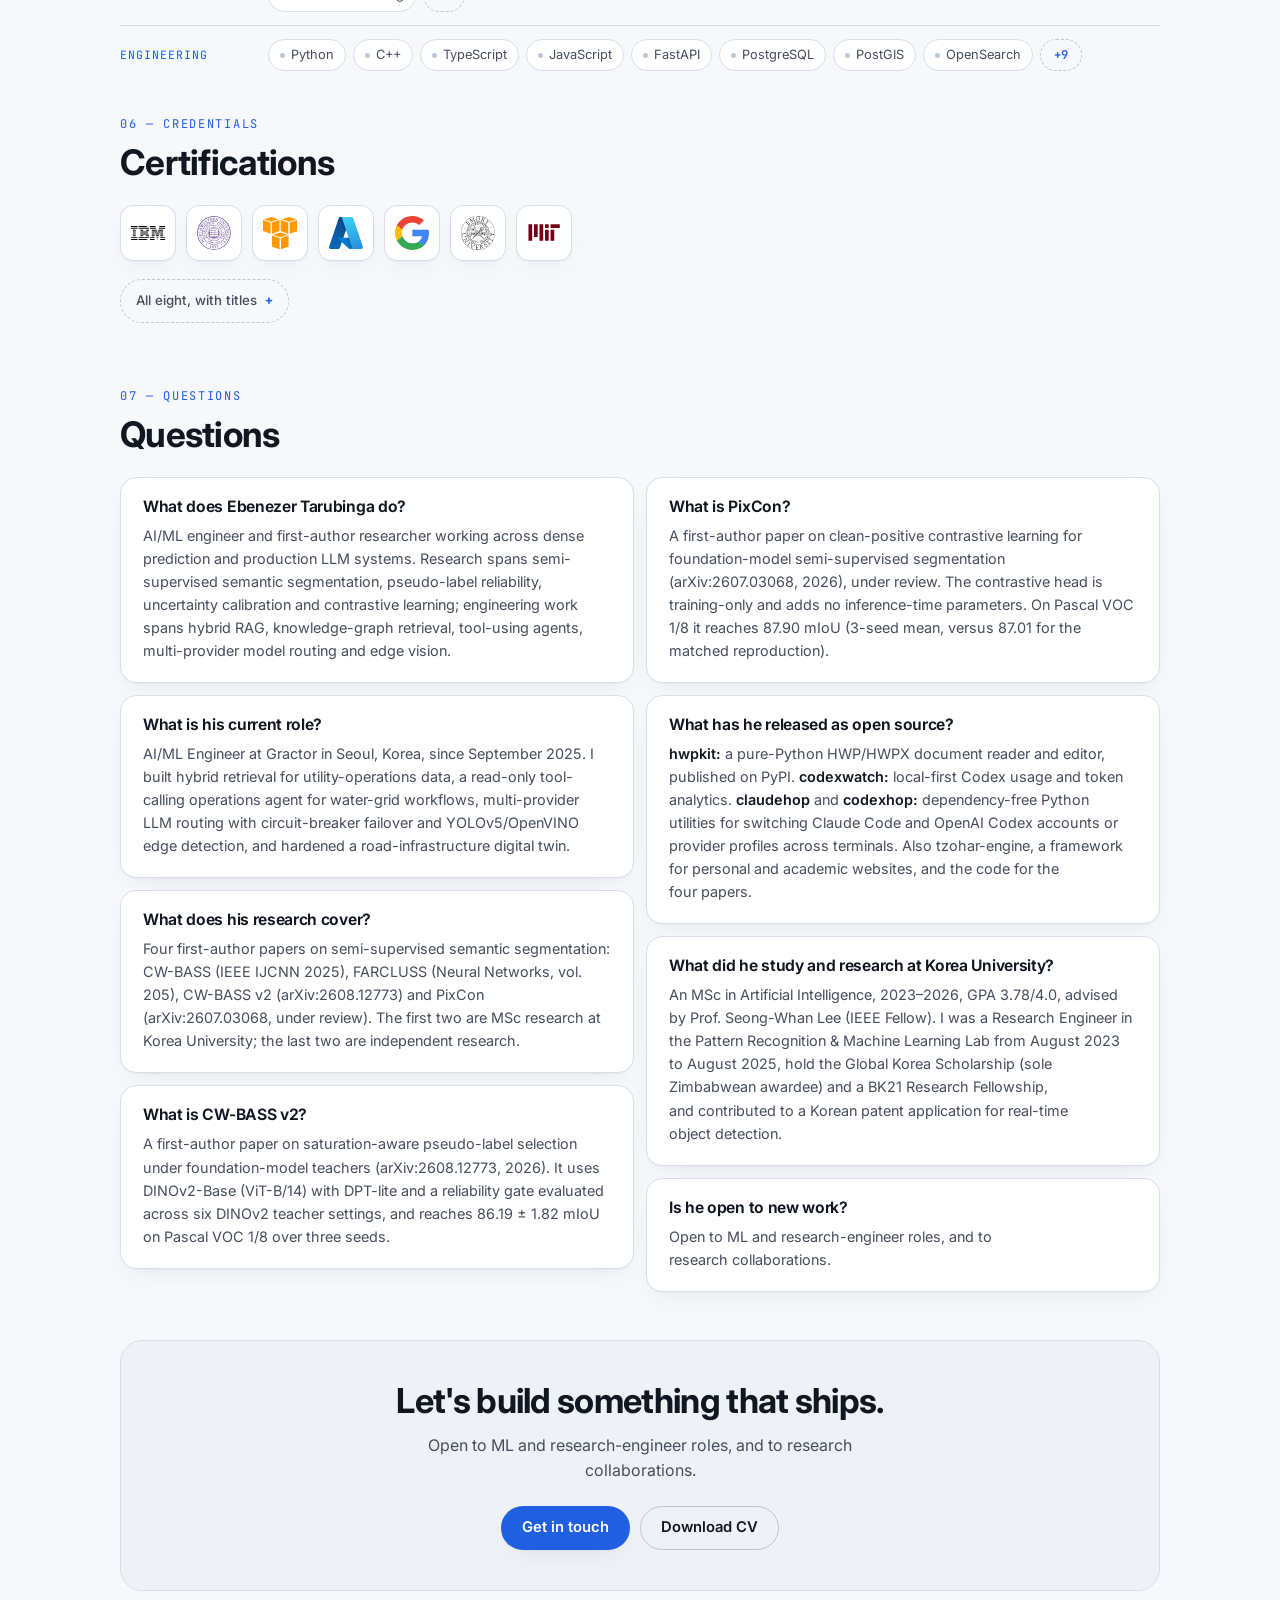
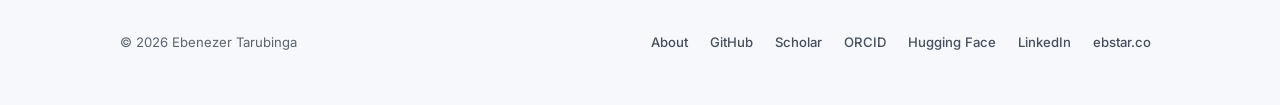
==== commit af949d01: "Align the portfolio with the current CV Replace the CV PDF with the formatted version and rewrite th" ====
--- a/index.html
+++ b/index.html
@@ -3,13 +3,13 @@
 <head>
   <meta charset="UTF-8" />
   <meta name="viewport" content="width=device-width, initial-scale=1" />
-  <title>Ebenezer Tarubinga — AI/ML Engineer</title>
+  <title>Ebenezer Tarubinga | AI/ML Research Engineer</title>
   <meta name="author" content="Ebenezer Tarubinga" />
-  <meta name="description" content="Ebenezer Tarubinga — AI/ML engineer in Seoul. Production retrieval, agents, computer vision and platform infrastructure, plus four first-author papers on learning to segment from almost no labels." />
+  <meta name="description" content="Ebenezer Tarubinga, AI/ML research engineer in Seoul. Four first-author papers on semi-supervised semantic segmentation, and production LLM systems: hybrid RAG, tool-using agents, model routing and edge vision." />
 
   <!-- Open Graph -->
-  <meta property="og:title" content="Ebenezer Tarubinga — AI/ML Engineer" />
-  <meta property="og:description" content="Production AI systems for city infrastructure, the platform underneath a nine-product fleet, and four first-author papers. MSc AI, Korea University." />
+  <meta property="og:title" content="Ebenezer Tarubinga | AI/ML Research Engineer" />
+  <meta property="og:description" content="AI/ML research engineer. Four first-author papers on semi-supervised semantic segmentation; hybrid RAG, tool-using agents and edge vision in production. MSc AI, Korea University." />
   <meta property="og:type" content="website" />
   <meta property="og:site_name" content="Ebenezer Tarubinga" />
   <meta property="og:url" content="https://psychofict.github.io/" />
@@ -49,8 +49,8 @@
     "alternateName": "Ebstar",
     "givenName": "Ebenezer",
     "familyName": "Tarubinga",
-    "jobTitle": "AI/ML Engineer",
-    "description": "Ebenezer Tarubinga — AI/ML engineer in Seoul. Production retrieval, agents, computer vision and platform infrastructure, plus four first-author papers on learning to segment from almost no labels.",
+    "jobTitle": "AI/ML Research Engineer",
+    "description": "AI/ML engineer and first-author researcher working across dense prediction and production LLM systems. Research spans semi-supervised semantic segmentation, pseudo-label reliability, uncertainty calibration and contrastive learning; engineering work spans hybrid RAG, knowledge-graph retrieval, tool-using agents, multi-provider model routing and edge vision.",
     "url": "https://ebstar.co",
     "mainEntityOfPage": "https://psychofict.github.io/",
     "image": "https://psychofict.github.io/pictures/ebstar.png",
@@ -71,16 +71,21 @@
       }
     },
     "knowsAbout": [
-      "Semi-supervised learning",
-      "Semantic segmentation",
-      "Pseudo-labeling & consistency",
-      "Calibration & uncertainty",
-      "Contrastive representation learning",
-      "Long-tailed / class imbalance",
-      "Boundary-aware learning",
+      "Semi-supervised semantic segmentation",
+      "Pseudo-label reliability",
+      "Uncertainty calibration",
+      "Contrastive learning",
+      "Dense prediction",
       "Foundation models (DINOv2, ViT)",
-      "Selective prediction",
-      "Evaluation methodology"
+      "Hybrid RAG",
+      "Knowledge-graph retrieval",
+      "Tool-using agents",
+      "Multi-provider model routing",
+      "Edge vision"
+    ],
+    "award": [
+      "Global Korea Scholarship (sole Zimbabwean awardee)",
+      "BK21 Research Fellowship"
     ],
     "identifier": {
       "@type": "PropertyValue",
@@ -107,7 +112,7 @@
     "@id": "https://psychofict.github.io/#website",
     "name": "Ebenezer Tarubinga",
     "url": "https://psychofict.github.io/",
-    "description": "Ebenezer Tarubinga — AI/ML engineer in Seoul. Production retrieval, agents, computer vision and platform infrastructure, plus four first-author papers on learning to segment from almost no labels.",
+    "description": "Ebenezer Tarubinga, AI/ML research engineer in Seoul. Four first-author papers on semi-supervised semantic segmentation, and production LLM systems: hybrid RAG, tool-using agents, model routing and edge vision.",
     "inLanguage": "en",
     "author": {
       "@id": "https://ebstar.co/#person"
@@ -119,7 +124,7 @@
       "@id": "https://ebstar.co/#person"
     },
     "copyrightYear": 2026,
-    "dateModified": "2026-10-11"
+    "dateModified": "2026-11-22"
   }
   </script>
   <script type="application/ld+json">
@@ -146,7 +151,7 @@
     "@id": "https://psychofict.github.io/#paper-cw-bass-v2",
     "headline": "CW-BASS v2: Saturation-Aware Pseudo-Label Selection for Semi-Supervised Segmentation under Foundation-Model Teachers",
     "name": "CW-BASS v2: Saturation-Aware Pseudo-Label Selection for Semi-Supervised Segmentation under Foundation-Model Teachers",
-    "description": "A foundation-model teacher's confidence saturates, so a one-pass gate asks whether its confident set deserves the confidence it demands.",
+    "description": "A reliability gate for pseudo-label selection, evaluated across six DINOv2 teacher settings with 5% held-out calibration, on DINOv2-Base (ViT-B/14) with DPT-lite.",
     "author": [
       {
         "@id": "https://ebstar.co/#person"
@@ -171,7 +176,7 @@
     "@id": "https://psychofict.github.io/#paper-pixcon",
     "headline": "PixCon: Clean-Positive Contrastive Learning for Foundation-Model Semi-Supervised Segmentation",
     "name": "PixCon: Clean-Positive Contrastive Learning for Foundation-Model Semi-Supervised Segmentation",
-    "description": "A pixel memory that admits only labeled pixels, keeping contrastive positives free of pseudo-label noise, with nothing added at inference.",
+    "description": "A clean-positive pixel-contrastive branch with 256 entries per class and τ=0.1. The contrastive head is training-only and adds no inference-time parameters.",
     "author": [
       {
         "@id": "https://ebstar.co/#person"
@@ -194,9 +199,9 @@
     "@context": "https://schema.org",
     "@type": "ScholarlyArticle",
     "@id": "https://psychofict.github.io/#paper-farcluss",
-    "headline": "FARCLUSS: Fuzzy Adaptive Rebalancing & Contrastive Uncertainty Learning for Semi-Supervised Segmentation",
-    "name": "FARCLUSS: Fuzzy Adaptive Rebalancing & Contrastive Uncertainty Learning for Semi-Supervised Segmentation",
-    "description": "Fuzzy top-K pseudo-labels with entropy-normalized uncertainty weighting: the pixels the model is least sure about are down-weighted, not discarded.",
+    "headline": "FARCLUSS: Fuzzy Adaptive Rebalancing and Contrastive Uncertainty Learning for Semi-Supervised Semantic Segmentation",
+    "name": "FARCLUSS: Fuzzy Adaptive Rebalancing and Contrastive Uncertainty Learning for Semi-Supervised Semantic Segmentation",
+    "description": "Top-K fuzzy labels, entropy-based uncertainty weighting, adaptive class rebalancing and a 128-D prototype-contrastive head, with ResNet-101 at 1/8 labeled data.",
     "author": [
       {
         "@id": "https://ebstar.co/#person"
@@ -245,7 +250,7 @@
     "@id": "https://psychofict.github.io/#paper-cw-bass",
     "headline": "CW-BASS: Confidence-Weighted Boundary-Aware Learning for Semi-Supervised Semantic Segmentation",
     "name": "CW-BASS: Confidence-Weighted Boundary-Aware Learning for Semi-Supervised Semantic Segmentation",
-    "description": "Confidence-weighted cross-entropy with Sobel boundary regularization, against two failures that compound: boundary blur and confirmation bias.",
+    "description": "A confidence-weighted pseudo-label loss, adaptive thresholding and Sobel boundary supervision, targeting confirmation bias, noisy pseudo-labels and limited-label learning.",
     "author": [
       {
         "@id": "https://ebstar.co/#person"
@@ -264,6 +269,7 @@
     "datePublished": "2025-02-21",
     "url": "https://ieeexplore.ieee.org/abstract/document/11227871/",
     "sameAs": [
+      "https://doi.org/10.1109/IJCNN64981.2025.11227871",
       "https://ieeexplore.ieee.org/abstract/document/11227871/",
       "https://arxiv.org/abs/2502.15152",
       "https://psychofict.github.io/CW-BASS/",
@@ -275,7 +281,8 @@
     "publisher": {
       "@type": "Organization",
       "name": "IEEE"
-    }
+    },
+    "identifier": "https://doi.org/10.1109/IJCNN64981.2025.11227871"
   }
   </script>
   <script type="application/ld+json">
@@ -290,7 +297,15 @@
         "name": "What does Ebenezer Tarubinga do?",
         "acceptedAnswer": {
           "@type": "Answer",
-          "text": "I build production AI systems: retrieval, agents and computer vision for city infrastructure, edge to cloud. I publish on the research side of the same problem, and I build the platform underneath a nine-product fleet."
+          "text": "AI/ML engineer and first-author researcher working across dense prediction and production LLM systems. Research spans semi-supervised semantic segmentation, pseudo-label reliability, uncertainty calibration and contrastive learning; engineering work spans hybrid RAG, knowledge-graph retrieval, tool-using agents, multi-provider model routing and edge vision."
+        }
+      },
+      {
+        "@type": "Question",
+        "name": "What is his current role?",
+        "acceptedAnswer": {
+          "@type": "Answer",
+          "text": "AI/ML Engineer at Gractor in Seoul, Korea, since September 2025. I built hybrid retrieval for utility-operations data, a read-only tool-calling operations agent for water-grid workflows, multi-provider LLM routing with circuit-breaker failover and YOLOv5/OpenVINO edge detection, and hardened a road-infrastructure digital twin."
         }
       },
       {
@@ -298,7 +313,7 @@
         "name": "What does his research cover?",
         "acceptedAnswer": {
           "@type": "Answer",
-          "text": "Four mechanisms for one problem: learning to label every pixel from a handful of examples, without letting the model's own mistakes compound. Two are peer-reviewed."
+          "text": "Four first-author papers on semi-supervised semantic segmentation: CW-BASS (IEEE IJCNN 2025), FARCLUSS (Neural Networks, vol. 205), CW-BASS v2 (arXiv:2608.12773) and PixCon (arXiv:2607.03068, under review). The first two are MSc research at Korea University; the last two are independent research."
         }
       },
       {
@@ -306,7 +321,7 @@
         "name": "What is CW-BASS v2?",
         "acceptedAnswer": {
           "@type": "Answer",
-          "text": "A foundation-model teacher's confidence saturates, so a one-pass gate asks whether its confident set deserves the confidence it demands."
+          "text": "A first-author paper on saturation-aware pseudo-label selection under foundation-model teachers (arXiv:2608.12773, 2026). It uses DINOv2-Base (ViT-B/14) with DPT-lite and a reliability gate evaluated across six DINOv2 teacher settings, and reaches 86.19 ± 1.82 mIoU on Pascal VOC 1/8 over three seeds."
         }
       },
       {
@@ -314,15 +329,7 @@
         "name": "What is PixCon?",
         "acceptedAnswer": {
           "@type": "Answer",
-          "text": "A pixel memory that admits only labeled pixels, keeping contrastive positives free of pseudo-label noise, with nothing added at inference."
-        }
-      },
-      {
-        "@type": "Question",
-        "name": "What code and checkpoints are released?",
-        "acceptedAnswer": {
-          "@type": "Answer",
-          "text": "Training code, configs and released checkpoints for all four papers."
+          "text": "A first-author paper on clean-positive contrastive learning for foundation-model semi-supervised segmentation (arXiv:2607.03068, 2026), under review. The contrastive head is training-only and adds no inference-time parameters. On Pascal VOC 1/8 it reaches 87.90 mIoU (3-seed mean, versus 87.01 for the matched reproduction)."
         }
       },
       {
@@ -330,15 +337,15 @@
         "name": "What has he released as open source?",
         "acceptedAnswer": {
           "@type": "Answer",
-          "text": "hwpkit: Read, edit and extract text from Korean HWP and HWPX files in pure Python, with no Hancom Office and no Windows. tzohar-engine: A framework for personal and academic websites: typed section blocks, ORCID and BibTeX ingestion, and a licence that leaves the owner holding their own copy. claudehop: Move an agent CLI between accounts without logging in again. One file, standard library only."
+          "text": "hwpkit: a pure-Python HWP/HWPX document reader and editor, published on PyPI. codexwatch: local-first Codex usage and token analytics. claudehop and codexhop: dependency-free Python utilities for switching Claude Code and OpenAI Codex accounts or provider profiles across terminals. Also tzohar-engine, a framework for personal and academic websites, and the code for the four papers."
         }
       },
       {
         "@type": "Question",
-        "name": "What did he research at Korea University?",
+        "name": "What did he study and research at Korea University?",
         "acceptedAnswer": {
           "@type": "Answer",
-          "text": "Semi-supervised segmentation under Prof. Seong-Whan Lee (IEEE Fellow): four first-author papers, ~10K lines of multi-GPU PyTorch training infrastructure, one Korean patent filing."
+          "text": "An MSc in Artificial Intelligence, 2023–2026, GPA 3.78/4.0, advised by Prof. Seong-Whan Lee (IEEE Fellow). I was a Research Engineer in the Pattern Recognition & Machine Learning Lab from August 2023 to August 2025, hold the Global Korea Scholarship (sole Zimbabwean awardee) and a BK21 Research Fellowship, and contributed to a Korean patent application for real-time object detection."
         }
       },
       {
@@ -379,7 +386,6 @@
     <g id="g-key"><circle cx="5.5" cy="12" r="3"/><path d="M8.5 12h6"/><path d="M12 12v3"/><rect x="15" y="4.5" width="6.5" height="15" rx="1.5"/><circle cx="18" cy="12" r="1"/></g>
     <g id="g-db"><ellipse cx="5" cy="4.8" rx="3" ry="1.5"/><path d="M2 4.8v3.6c0 .8 1.3 1.5 3 1.5s3-.7 3-1.5V4.8"/><path d="M8 8.4h3a3 3 0 0 1 3 3v2.1"/><rect x="9.5" y="14" width="11" height="6.5" rx="1.5"/><path d="M9.5 17.2h11"/></g>
     <g id="g-failover"><rect x="2" y="3" width="8.5" height="6" rx="1.5"/><rect x="13.5" y="14.5" width="8.5" height="6" rx="1.5"/><path d="M10.5 6h4.5"/><path d="M17 4 20.5 7.5M20.5 4 17 7.5"/><path d="M6.2 9v5.5a3 3 0 0 0 3 3h4.3" stroke-dasharray="2.6 2.6"/></g>
-    <g id="g-check"><rect x="2.5" y="2.5" width="12" height="15" rx="2"/><path d="M5.8 7.3 7.4 8.9l3.2-3.2"/><path d="M5.8 12.6h5"/><circle cx="17.5" cy="16.5" r="4.8"/><path d="M17.5 14v2.7l1.9 1.1"/></g>
     <g id="g-shield"><path d="M12 2.5 4.5 5.6v5.7c0 4.8 3.2 8.2 7.5 9.7 4.3-1.5 7.5-4.9 7.5-9.7V5.6z"/><path d="M12 7.2 10 11.8h3.2L11.6 16.6"/></g>
     <g id="g-graph"><circle cx="5.5" cy="6" r="2.5"/><circle cx="18.5" cy="8" r="2.5"/><circle cx="9.5" cy="18" r="2.5"/><path d="M8 6.4l8 1.2M6.6 8.3 8.7 15.6M17 10.2l-5.6 5.9"/></g>
     <g id="g-labels"><rect x="2.5" y="2.5" width="19" height="19" rx="2"/><path d="M2.5 9h19M2.5 15h19M9 2.5v19M15 2.5v19"/><rect x="2.5" y="2.5" width="6.5" height="6.5" fill="currentColor" stroke="none" opacity=".26"/><rect x="15" y="9" width="6.5" height="6" fill="currentColor" stroke="none" opacity=".26"/></g>
@@ -426,14 +432,12 @@
         <p class="eyebrow"><span class="dot"></span> Open to ML and research-engineer roles, and research collaborations</p>
 
         <h1>Ebenezer Tarubinga</h1>
-        <p class="role"><span class="mono">AI/ML Engineer</span></p>
+        <p class="role"><span class="mono">AI/ML Research Engineer</span> · Computer Vision · LLM Systems</p>
 
         <p class="lede">
-          I build production AI systems: retrieval, agents and computer vision for city
-          infrastructure, edge to cloud. I publish on the research side of the same problem, and I
-          build the platform underneath a nine-product fleet.
+          AI/ML engineer and first-author researcher working across dense prediction and production LLM systems. Research spans semi-supervised semantic segmentation, pseudo-label reliability, uncertainty calibration and contrastive learning; engineering work spans hybrid RAG, knowledge-graph retrieval, tool-using agents, multi-provider model routing and edge vision.
         </p>
-        <p class="lede-2">Four first-author papers · one Korean patent filed · MSc AI, Korea University · shipping since 2019</p>
+        <p class="lede-2">Four first-author papers · Korean patent application · MSc AI, Korea University, 2023–2026</p>
 
         <div class="hero-cta">
           <a class="btn btn-primary" href="#systems">See the work</a>
@@ -461,16 +465,16 @@
   </section>
 
   <!-- ===================== STATS ===================== -->
-  <!-- Two tracks, three figures each, so neither reads as the whole career. -->
+  <!-- Two tracks, three figures each, all taken from the CV. -->
   <div class="stats reveal">
     <p class="stats-cap">Building</p>
-    <div class="stat"><p class="stat-num">8</p><p class="stat-lbl">Production systems</p></div>
-    <div class="stat"><p class="stat-num">9</p><p class="stat-lbl">Products shipped</p></div>
-    <div class="stat"><p class="stat-num">2019</p><p class="stat-lbl">Shipping since</p></div>
+    <div class="stat"><p class="stat-num">500+</p><p class="stat-lbl">Student users</p></div>
+    <div class="stat"><p class="stat-num">80,000+</p><p class="stat-lbl">Learning sessions</p></div>
+    <div class="stat"><p class="stat-num">10</p><p class="stat-lbl">PostgreSQL databases</p></div>
     <p class="stats-cap">Research</p>
     <div class="stat"><p class="stat-num">4</p><p class="stat-lbl">First-author papers</p></div>
-    <div class="stat"><p class="stat-num">2</p><p class="stat-lbl">Peer-reviewed</p></div>
-    <div class="stat"><p class="stat-num">1</p><p class="stat-lbl">Korean patent filed</p></div>
+    <div class="stat"><p class="stat-num">2</p><p class="stat-lbl">Conference and journal papers</p></div>
+    <div class="stat"><p class="stat-num">1</p><p class="stat-lbl">Korean patent application</p></div>
   </div>
 
   <!-- ===================== SYSTEMS ===================== -->
@@ -479,15 +483,15 @@
       <p class="kicker">01 — Building</p>
       <h2>Systems</h2>
       <p class="section-sub">
-        Client work is described by what it does and what I built, not by whose data is in it, so
-        those repositories stay private.
+        Production and platform work is described by what it does and what I built, not by whose
+        data is in it, so those repositories stay private.
       </p>
     </div>
 
     <div class="filters reveal" id="sysFilters" role="group" aria-label="Filter systems">
-      <button class="chip active" data-filter="all">All <span class="chip-n">15</span></button>
-      <button class="chip" data-filter="production">Production <span class="chip-n">4</span></button>
-      <button class="chip" data-filter="platform">Platform <span class="chip-n">4</span></button>
+      <button class="chip active" data-filter="all">All <span class="chip-n">14</span></button>
+      <button class="chip" data-filter="production">Production <span class="chip-n">5</span></button>
+      <button class="chip" data-filter="platform">Platform <span class="chip-n">2</span></button>
       <button class="chip" data-filter="applied">Applied AI <span class="chip-n">5</span></button>
       <button class="chip" data-filter="fullstack">Full-stack <span class="chip-n">2</span></button>
     </div>
@@ -497,95 +501,84 @@
       <li class="sys" data-cat="production">
         <span class="sys-glyph"><svg viewBox="0 0 24 24" aria-hidden="true"><use href="#g-retrieval"/></svg></span>
         <div class="sys-main">
-          <div class="sys-head"><span class="sys-idx mono">01</span><h3>Retrieval over utility operations data</h3><span class="tag">Production · RAG</span></div>
+          <div class="sys-head"><span class="sys-idx mono">01</span><h3>Hybrid retrieval over utility-operations data</h3><span class="tag">Production · RAG</span></div>
           <p class="sys-body">
-            Hybrid retrieval and reranking over a water utility's operations data, reasoning across a knowledge graph so every answer carries its evidence. Scored on a held-out set.
+            Hybrid retrieval combining lexical and vector retrieval, reranking and knowledge-graph reasoning to produce evidence-backed answers. Retrieval quality is evaluated on a held-out set.
           </p>
-          <div class="stack"><span>FastAPI</span><span>Knowledge graph</span><span>RAG</span><span class="stack-note">Client work · private</span></div>
+          <div class="stack"><span>Hybrid RAG</span><span>Reranking</span><span>Knowledge graph</span><span class="stack-note">Private</span></div>
         </div>
       </li>
 
       <li class="sys" data-cat="production">
         <span class="sys-glyph"><svg viewBox="0 0 24 24" aria-hidden="true"><use href="#g-agent"/></svg></span>
         <div class="sys-main">
-          <div class="sys-head"><span class="sys-idx mono">02</span><h3>Operations agent for a water grid</h3><span class="tag">Production · Agents</span></div>
+          <div class="sys-head"><span class="sys-idx mono">02</span><h3>Read-only operations agent for water-grid workflows</h3><span class="tag">Production · Agents</span></div>
           <p class="sys-body">
-            A tool-calling agent that reads the live grid strictly read-only, so it cannot act on infrastructure. Guardrails at every tool boundary, adversarial inputs in the eval harness.
+            A read-only, tool-calling operations agent for water-grid workflows, with guardrails at tool boundaries and an adversarial-input evaluation harness.
           </p>
-          <div class="stack"><span>Python</span><span>LangGraph</span><span>Eval harness</span><span class="stack-note">Client work · private</span></div>
+          <div class="stack"><span>Tool calling</span><span>Guardrails</span><span>Eval harness</span><span class="stack-note">Private</span></div>
         </div>
       </li>
 
       <li class="sys" data-cat="production">
         <span class="sys-glyph"><svg viewBox="0 0 24 24" aria-hidden="true"><use href="#g-twin"/></svg></span>
         <div class="sys-main">
-          <div class="sys-head"><span class="sys-idx mono">03</span><h3>3D digital twin for road infrastructure</h3><span class="tag">Production · Digital twin</span></div>
+          <div class="sys-head"><span class="sys-idx mono">03</span><h3>Road-infrastructure digital twin</h3><span class="tag">Production · Digital twin</span></div>
           <p class="sys-body">
-            Live motorway telemetry on a Three.js map over PostGIS, for an international smart-mobility programme. My part was hardening a prototype until it could pass certification.
+            Hardened a live road-infrastructure digital twin built with Three.js and PostGIS, taking a prototype toward certification.
           </p>
-          <div class="stack"><span>FastAPI</span><span>Three.js</span><span>PostGIS</span><span class="stack-note">Client work · private</span></div>
+          <div class="stack"><span>Three.js</span><span>PostGIS</span><span class="stack-note">Private</span></div>
+        </div>
+      </li>
+
+      <li class="sys" data-cat="production">
+        <span class="sys-glyph"><svg viewBox="0 0 24 24" aria-hidden="true"><use href="#g-failover"/></svg></span>
+        <div class="sys-main">
+          <div class="sys-head"><span class="sys-idx mono">04</span><h3>Multi-provider LLM routing</h3><span class="tag">Production · LLM infra</span></div>
+          <p class="sys-body">
+            Implemented multi-provider LLM routing with circuit-breaker failover.
+          </p>
+          <div class="stack"><span>Multi-provider routing</span><span>Circuit breaker</span><span class="stack-note">Private</span></div>
         </div>
       </li>
 
       <li class="sys" data-cat="production">
         <span class="sys-glyph"><svg viewBox="0 0 24 24" aria-hidden="true"><use href="#g-camera"/></svg></span>
         <div class="sys-main">
-          <div class="sys-head"><span class="sys-idx mono">04</span><h3>Edge vision on street-level camera hardware</h3><span class="tag">Production · Edge AI</span></div>
+          <div class="sys-head"><span class="sys-idx mono">05</span><h3>Edge vision on municipal camera hardware</h3><span class="tag">Production · Edge AI</span></div>
           <p class="sys-body">
-            On-device detection on municipal camera poles, MQTT and serial down to the hardware. Offline-first: it survives a cloud outage and recovers a device that stops reporting.
+            Deployed YOLOv5/OpenVINO detection to municipal camera hardware, with MQTT/serial integration and offline-first recovery.
           </p>
-          <div class="stack"><span>Python</span><span>YOLOv5</span><span>MQTT</span><span class="stack-note">Client work · private</span></div>
+          <div class="stack"><span>YOLOv5</span><span>OpenVINO</span><span>MQTT</span><span class="stack-note">Private</span></div>
+        </div>
+      </li>
+
+      <li class="sys" data-cat="platform">
+        <span class="sys-glyph"><svg viewBox="0 0 24 24" aria-hidden="true"><use href="#g-db"/></svg></span>
+        <div class="sys-main">
+          <div class="sys-head"><span class="sys-idx mono">06</span><h3>10-database PostgreSQL fleet behind PgBouncer</h3><span class="tag">Platform · Data</span></div>
+          <p class="sys-body">
+            Consolidated a 10-database PostgreSQL fleet behind PgBouncer, and traced a recurring ORM workload that read 54,000 rows every five minutes to compute eight status flags.
+          </p>
+          <div class="stack"><span>PostgreSQL</span><span>PgBouncer</span><span class="stack-note">Private · architecture on request</span></div>
         </div>
       </li>
 
       <li class="sys" data-cat="platform">
         <span class="sys-glyph"><svg viewBox="0 0 24 24" aria-hidden="true"><use href="#g-key"/></svg></span>
         <div class="sys-main">
-          <div class="sys-head"><span class="sys-idx mono">05</span><h3>Single sign-on and billing for a nine-product fleet</h3><span class="tag">Platform · Identity</span></div>
+          <div class="sys-head"><span class="sys-idx mono">07</span><h3>OIDC identity and subscription gating</h3><span class="tag">Platform · Identity</span></div>
           <p class="sys-body">
-            One OIDC provider answers two questions for every product: who is this request, and is this organisation's subscription active. Identity fails closed and the gate fails open, so a billing blip cannot lock out someone who paid.
+            Built OIDC identity and subscription-gating components for a multi-product platform.
           </p>
-          <div class="stack"><span>OIDC</span><span>Next.js</span><span>Postgres</span><span class="stack-note">Private · architecture on request</span></div>
-        </div>
-      </li>
-
-      <li class="sys" data-cat="platform">
-        <span class="sys-glyph"><svg viewBox="0 0 24 24" aria-hidden="true"><use href="#g-db"/></svg></span>
-        <div class="sys-main">
-          <div class="sys-head"><span class="sys-idx mono">06</span><h3>Ten databases onto one box</h3><span class="tag">Platform · Data</span></div>
-          <p class="sys-body">
-            Moved a fleet off managed Postgres onto one instance behind pgbouncer, one role per product. What forced it was an ORM <code>distinct</code> with no limit: 54,000 rows every five minutes to compute eight booleans.
-          </p>
-          <div class="stack"><span>Postgres</span><span>pgbouncer</span><span>Docker</span><span class="stack-note">Private · architecture on request</span></div>
-        </div>
-      </li>
-
-      <li class="sys" data-cat="platform">
-        <span class="sys-glyph"><svg viewBox="0 0 24 24" aria-hidden="true"><use href="#g-failover"/></svg></span>
-        <div class="sys-main">
-          <div class="sys-head"><span class="sys-idx mono">07</span><h3>A model gateway that cannot bill</h3><span class="tag">Platform · LLM infra</span></div>
-          <p class="sys-body">
-            Two free tiers chained, so no product holds a paid model key. It fails over on 401, 402, 403, 404, 413, 429 and 5xx, and never on 400, because a 400 is our own bad request.
-          </p>
-          <div class="stack"><span>TypeScript</span><span>Cloudflare</span><span>Groq</span><span class="stack-note">Private · architecture on request</span></div>
-        </div>
-      </li>
-
-      <li class="sys" data-cat="platform">
-        <span class="sys-glyph"><svg viewBox="0 0 24 24" aria-hidden="true"><use href="#g-check"/></svg></span>
-        <div class="sys-main">
-          <div class="sys-head"><span class="sys-idx mono">08</span><h3>Checkers instead of memory</h3><span class="tag">Platform · Reliability</span></div>
-          <p class="sys-body">
-            Certificates, search visibility, crawler policy and factual claims, each swept weekly by a script that exits non-zero only on new drift. None of it is visible to a build or a test.
-          </p>
-          <div class="stack"><span>Python</span><span>cron</span><span>DNS APIs</span><span class="stack-note">Private · architecture on request</span></div>
+          <div class="stack"><span>OIDC</span><span class="stack-note">Private · architecture on request</span></div>
         </div>
       </li>
 
       <li class="sys" data-cat="applied">
         <span class="sys-glyph"><svg viewBox="0 0 24 24" aria-hidden="true"><use href="#g-shield"/></svg></span>
         <div class="sys-main">
-          <div class="sys-head"><span class="sys-idx mono">09</span><h3>Backdoor attacks on CLIP</h3><span class="tag tag-quiet">Applied AI · Adversarial ML</span></div>
+          <div class="sys-head"><span class="sys-idx mono">08</span><h3>Backdoor attacks on CLIP</h3><span class="tag tag-quiet">Applied AI · Adversarial ML</span></div>
           <p class="sys-body">
             Stealthy backdoor triggers via dual-embedding alignment in CLIP's joint visual and textual space, reproducing and extending BadCLIP.
           </p>
@@ -600,7 +593,7 @@
       <li class="sys" data-cat="applied">
         <span class="sys-glyph"><svg viewBox="0 0 24 24" aria-hidden="true"><use href="#g-graph"/></svg></span>
         <div class="sys-main">
-          <div class="sys-head"><span class="sys-idx mono">10</span><h3>Semantic-aware multi-label adversarial attacks</h3><span class="tag tag-quiet">Applied AI · Adversarial ML</span></div>
+          <div class="sys-head"><span class="sys-idx mono">09</span><h3>Semantic-aware multi-label adversarial attacks</h3><span class="tag tag-quiet">Applied AI · Adversarial ML</span></div>
           <p class="sys-body">
             Targeted perturbations for multi-label classifiers that exploit semantic label co-occurrence instead of treating each label independently.
           </p>
@@ -615,9 +608,9 @@
       <li class="sys" data-cat="applied">
         <span class="sys-glyph"><svg viewBox="0 0 24 24" aria-hidden="true"><use href="#g-labels"/></svg></span>
         <div class="sys-main">
-          <div class="sys-head"><span class="sys-idx mono">11</span><h3>Semi-supervised segmentation baselines</h3><span class="tag tag-quiet">Applied AI · Segmentation</span></div>
+          <div class="sys-head"><span class="sys-idx mono">10</span><h3>Semi-supervised segmentation baselines</h3><span class="tag tag-quiet">Applied AI · Segmentation</span></div>
           <p class="sys-body">
-            A systematic evaluation of weak-to-strong consistency (UniMatch) and self-training (ST++). The groundwork the four papers were built on.
+            A systematic evaluation of weak-to-strong consistency (UniMatch) and self-training (ST++).
           </p>
           <div class="stack"><span>PyTorch</span><span>UniMatch</span><span>ST++</span></div>
           <div class="links">
@@ -630,7 +623,7 @@
       <li class="sys" data-cat="applied">
         <span class="sys-glyph"><svg viewBox="0 0 24 24" aria-hidden="true"><use href="#g-depth"/></svg></span>
         <div class="sys-main">
-          <div class="sys-head"><span class="sys-idx mono">12</span><h3>Monocular depth estimation</h3><span class="tag tag-quiet">Applied AI · 3D vision</span></div>
+          <div class="sys-head"><span class="sys-idx mono">11</span><h3>Monocular depth estimation</h3><span class="tag tag-quiet">Applied AI · 3D vision</span></div>
           <p class="sys-body">
             Depth and point-cloud generation for autonomous driving on KITTI, over an improved depth-to-pointcloud pipeline on Depth Anything V2.
           </p>
@@ -644,9 +637,9 @@
       <li class="sys" data-cat="applied">
         <span class="sys-glyph"><svg viewBox="0 0 24 24" aria-hidden="true"><use href="#g-context"/></svg></span>
         <div class="sys-main">
-          <div class="sys-head"><span class="sys-idx mono">13</span><h3>Effective context length of LLMs</h3><span class="tag tag-quiet">Applied AI · LLMs</span></div>
+          <div class="sys-head"><span class="sys-idx mono">12</span><h3>LLM evaluation: effective context length study</h3><span class="tag tag-quiet">Applied AI · LLMs</span></div>
           <p class="sys-body">
-            Why a declared context length overstates the effective one: positional-encoding bias and the STRING shift, measured across Llama, Mistral and Qwen.
+            Reproduced and extended STRING-style analysis across Llama-2-7B, Llama-3-8B, Mistral-7B and Qwen2-7B. Evaluated RULER-style retrieval/tracking tasks at 4K–32K context lengths and analyzed RoPE positional decay and attention sinks; repository reports effective lengths of approximately 6K, 14K, 11K and 18K respectively.
           </p>
           <div class="stack"><span>PyTorch</span><span>Transformers</span></div>
           <div class="links">
@@ -659,7 +652,7 @@
       <li class="sys" data-cat="fullstack">
         <span class="sys-glyph"><svg viewBox="0 0 24 24" aria-hidden="true"><use href="#g-leaf"/></svg></span>
         <div class="sys-main">
-          <div class="sys-head"><span class="sys-idx mono">14</span><h3>AgriLet, crop disease detection</h3><span class="tag tag-quiet">Full-stack</span></div>
+          <div class="sys-head"><span class="sys-idx mono">13</span><h3>AgriLet, crop disease detection</h3><span class="tag tag-quiet">Full-stack</span></div>
           <p class="sys-body">
             Disease identification with severity scoring for smallholder farmers, plus learning modules, community data contributions and downloadable datasets.
           </p>
@@ -673,7 +666,7 @@
       <li class="sys" data-cat="fullstack">
         <span class="sys-glyph"><svg viewBox="0 0 24 24" aria-hidden="true"><use href="#g-book"/></svg></span>
         <div class="sys-main">
-          <div class="sys-head"><span class="sys-idx mono">15</span><h3>eLearn, an e-learning platform</h3><span class="tag tag-quiet">Full-stack</span></div>
+          <div class="sys-head"><span class="sys-idx mono">14</span><h3>eLearn, an e-learning platform</h3><span class="tag tag-quiet">Full-stack</span></div>
           <p class="sys-body">
             O Level and A Level revision for African high-school students: 20+ subjects, 70+ lessons, study streaks and a learning-analytics dashboard.
           </p>
@@ -687,7 +680,7 @@
     </ol>
 
     <button class="more-btn reveal" id="sysMore" type="button" aria-expanded="false">
-      <span class="more-label">Show all 15</span>
+      <span class="more-label">Show all 14</span>
       <svg viewBox="0 0 24 24" width="15" height="15" fill="none" stroke="currentColor" stroke-width="2.2" stroke-linecap="round" aria-hidden="true"><path d="m6 9 6 6 6-6"/></svg>
     </button>
   </section>
@@ -697,8 +690,8 @@
       <p class="kicker">02 — Research</p>
       <h2>Papers</h2>
       <p class="section-sub">
-        Four mechanisms for one problem: learning to label every pixel from a handful of examples,
-        without letting the model's own mistakes compound. Two are peer-reviewed.
+        Four first-author papers on semi-supervised semantic segmentation: pseudo-label reliability,
+        uncertainty calibration and contrastive learning, on CNN and DINOv2 backbones.
       </p>
     </div>
 
@@ -711,11 +704,10 @@
       <details class="disclose">
         <summary>Research topics</summary>
         <div class="topics">
-        <span>Semi-supervised learning</span><span>Semantic segmentation</span>
-        <span>Pseudo-labeling &amp; consistency</span><span>Calibration &amp; uncertainty</span>
-        <span>Contrastive representation learning</span><span>Long-tailed / class imbalance</span>
-        <span>Boundary-aware learning</span><span>Foundation models (DINOv2, ViT)</span>
-        <span>Selective prediction</span><span>Evaluation methodology</span>
+        <span>Semi-supervised semantic segmentation</span><span>Pseudo-label reliability</span>
+        <span>Uncertainty calibration</span><span>Contrastive learning</span>
+        <span>Dense prediction</span><span>Adaptive class rebalancing</span>
+        <span>Boundary supervision</span><span>Foundation models (DINOv2, ViT)</span>
       </div>
       </details>
     </div>
@@ -727,16 +719,73 @@
           <p class="pub-idx">01</p>
           <div>
             <div class="pub-meta">
-              <span class="venue">Preprint · arXiv 2608.12773</span>
-              <span class="standing">2nd among DINOv2 methods</span>
+              <span class="venue">IEEE IJCNN 2025</span>
+              <span class="standing">First author · MSc research</span>
+            </div>
+            <h3>CW-BASS: Confidence-Weighted Boundary-Aware Learning for Semi-Supervised Semantic Segmentation</h3>
+            <p class="authors"><strong>Ebenezer Tarubinga</strong>, <a href="https://scholar.google.com/citations?user=uH_-hRUAAAAJ&amp;hl=en" target="_blank" rel="noopener">Jenifer Kalafatovich</a>, <a href="https://pure.korea.ac.kr/en/persons/seong-whan-lee" target="_blank" rel="noopener">Seong-Whan Lee</a></p>
+            <p class="authors">IEEE International Joint Conference on Neural Networks (IJCNN), 2025 · DOI <a href="https://doi.org/10.1109/IJCNN64981.2025.11227871" target="_blank" rel="noopener">10.1109/IJCNN64981.2025.11227871</a></p>
+            <p class="pub-body">
+              A confidence-weighted pseudo-label loss, adaptive thresholding and Sobel boundary supervision, targeting confirmation bias, noisy pseudo-labels and limited-label learning.
+            </p>
+            <p class="result">
+              65.9 mIoU on Cityscapes with 100 labeled images (1/30)
+            </p>
+            <div class="links">
+              <a href="https://ieeexplore.ieee.org/abstract/document/11227871/" target="_blank" rel="noopener">IEEE</a>
+              <a href="https://arxiv.org/abs/2502.15152" target="_blank" rel="noopener">arXiv</a>
+              <a href="https://github.com/psychofict/CW-BASS" target="_blank" rel="noopener">Code</a>
+              <a href="https://psychofict.github.io/CW-BASS/" target="_blank" rel="noopener">Project</a>
+            </div>
+          </div>
+          <div class="pub-fig"><img src="pictures/cw-bass.png" alt="CW-BASS qualitative segmentation results" loading="lazy" /></div>
+        </div>
+      </li>
+
+      <li class="pub">
+        <div class="pub-grid">
+          <p class="pub-idx">02</p>
+          <div>
+            <div class="pub-meta">
+              <span class="venue">Neural Networks 205</span>
+              <span class="standing">First author · MSc research</span>
+            </div>
+            <h3>FARCLUSS: Fuzzy Adaptive Rebalancing and Contrastive Uncertainty Learning for Semi-Supervised Semantic Segmentation</h3>
+            <p class="authors"><strong>Ebenezer Tarubinga</strong>, <a href="https://scholar.google.com/citations?user=uH_-hRUAAAAJ&amp;hl=en" target="_blank" rel="noopener">Jenifer Kalafatovich</a>, <a href="https://pure.korea.ac.kr/en/persons/seong-whan-lee" target="_blank" rel="noopener">Seong-Whan Lee</a></p>
+            <p class="authors">Neural Networks, vol. 205, article 109494 (2027) · DOI <a href="https://doi.org/10.1016/j.neunet.2026.109494" target="_blank" rel="noopener">10.1016/j.neunet.2026.109494</a></p>
+            <p class="pub-body">
+              Top-K fuzzy labels, entropy-based uncertainty weighting, adaptive class rebalancing and a 128-D prototype-contrastive head, with ResNet-101 at 1/8 labeled data.
+            </p>
+            <p class="result">
+              78.2 mIoU on Pascal VOC and 78.5 on Cityscapes
+            </p>
+            <div class="links">
+              <a href="https://doi.org/10.1016/j.neunet.2026.109494" target="_blank" rel="noopener">Elsevier</a>
+              <a href="https://arxiv.org/abs/2506.11142" target="_blank" rel="noopener">arXiv</a>
+              <a href="https://github.com/psychofict/FARCLUSS" target="_blank" rel="noopener">Code</a>
+              <a href="https://psychofict.github.io/FARCLUSS/" target="_blank" rel="noopener">Project</a>
+            </div>
+          </div>
+          <div class="pub-fig"><img src="pictures/farcluss.png" alt="FARCLUSS qualitative segmentation results" loading="lazy" /></div>
+        </div>
+      </li>
+
+      <li class="pub">
+        <div class="pub-grid">
+          <p class="pub-idx">03</p>
+          <div>
+            <div class="pub-meta">
+              <span class="venue">arXiv 2026</span>
+              <span class="standing">First author · Independent research</span>
             </div>
             <h3>CW-BASS v2: Saturation-Aware Pseudo-Label Selection for Semi-Supervised Segmentation under Foundation-Model Teachers</h3>
-            <p class="authors"><strong>Ebenezer Tarubinga</strong> · independent</p>
+            <p class="authors"><strong>Ebenezer Tarubinga</strong></p>
+            <p class="authors">arXiv:<a href="https://arxiv.org/abs/2608.12773" target="_blank" rel="noopener">2608.12773</a> (2026)</p>
             <p class="pub-body">
-              A foundation-model teacher's confidence saturates, so a one-pass gate asks whether its confident set deserves the confidence it demands.
+              A reliability gate for pseudo-label selection, evaluated across six DINOv2 teacher settings with 5% held-out calibration, on DINOv2-Base (ViT-B/14) with DPT-lite.
             </p>
             <p class="result">
-              Picks correctly on all six DINOv2 teachers, blind · +1.5 mIoU on ADE20K
+              Pascal VOC 1/8: 86.19 ± 1.82 mIoU (3 seeds) · Cityscapes 83.96 and ADE20K 50.58 (+1.5 over the strict-threshold reproduction)
             </p>
             <div class="links">
               <a href="https://arxiv.org/abs/2608.12773" target="_blank" rel="noopener">arXiv</a>
@@ -752,18 +801,20 @@
 
       <li class="pub">
         <div class="pub-grid">
-          <p class="pub-idx">02</p>
+          <p class="pub-idx">04</p>
           <div>
             <div class="pub-meta">
-              <span class="venue">Under review</span>
+              <span class="venue">arXiv 2026</span>
+              <span class="standing">First author · Independent research</span>
             </div>
             <h3>PixCon: Clean-Positive Contrastive Learning for Foundation-Model Semi-Supervised Segmentation</h3>
-            <p class="authors"><strong>Ebenezer Tarubinga</strong> · independent</p>
+            <p class="authors"><strong>Ebenezer Tarubinga</strong></p>
+            <p class="authors">arXiv:<a href="https://arxiv.org/abs/2607.03068" target="_blank" rel="noopener">2607.03068</a> (2026) · under review</p>
             <p class="pub-body">
-              A pixel memory that admits only labeled pixels, keeping contrastive positives free of pseudo-label noise, with nothing added at inference.
+              A clean-positive pixel-contrastive branch with 256 entries per class and τ=0.1. The contrastive head is training-only and adds no inference-time parameters.
             </p>
             <p class="result">
-              Beats a compute-matched UniMatch V2 on every Pascal-1/8 seed · 87.90 mIoU, three-seed mean
+              Pascal VOC 1/8: 87.90 mIoU (3-seed mean, versus 87.01 for the matched reproduction) · Cityscapes 83.88 and ADE20K 49.23 (single-seed results)
             </p>
             <div class="links">
               <a href="https://arxiv.org/abs/2607.03068" target="_blank" rel="noopener">arXiv</a>
@@ -775,59 +826,34 @@
         </div>
       </li>
 
-      <li class="pub">
-        <div class="pub-grid">
-          <p class="pub-idx">03</p>
-          <div>
-            <div class="pub-meta">
-              <span class="venue">Neural Networks 205 · Q1 · Top 10% IF</span>
-            </div>
-            <h3>FARCLUSS: Fuzzy Adaptive Rebalancing &amp; Contrastive Uncertainty Learning for Semi-Supervised Segmentation</h3>
-            <p class="authors"><strong>Ebenezer Tarubinga</strong>, <a href="https://scholar.google.com/citations?user=uH_-hRUAAAAJ&amp;hl=en" target="_blank" rel="noopener">Jenifer Kalafatovich</a>, <a href="https://pure.korea.ac.kr/en/persons/seong-whan-lee" target="_blank" rel="noopener">Seong-Whan Lee</a></p>
-            <p class="pub-body">
-              Fuzzy top-K pseudo-labels with entropy-normalized uncertainty weighting: the pixels the model is least sure about are down-weighted, not discarded.
-            </p>
-            <p class="result">
-              78.8 / 78.2 mIoU, Cityscapes and Pascal VOC, ResNet-101
-            </p>
-            <div class="links">
-              <a href="https://doi.org/10.1016/j.neunet.2026.109494" target="_blank" rel="noopener">Elsevier</a>
-              <a href="https://arxiv.org/abs/2506.11142" target="_blank" rel="noopener">arXiv</a>
-              <a href="https://github.com/psychofict/FARCLUSS" target="_blank" rel="noopener">Code</a>
-              <a href="https://psychofict.github.io/FARCLUSS/" target="_blank" rel="noopener">Project</a>
-            </div>
-          </div>
-          <div class="pub-fig"><img src="pictures/farcluss.png" alt="FARCLUSS qualitative segmentation results" loading="lazy" /></div>
-        </div>
-      </li>
-
-      <li class="pub">
-        <div class="pub-grid">
-          <p class="pub-idx">04</p>
-          <div>
-            <div class="pub-meta">
-              <span class="venue">IEEE IJCNN 2025 · CORE A</span>
-            </div>
-            <h3>CW-BASS: Confidence-Weighted Boundary-Aware Learning for Semi-Supervised Semantic Segmentation</h3>
-            <p class="authors"><strong>Ebenezer Tarubinga</strong>, <a href="https://scholar.google.com/citations?user=uH_-hRUAAAAJ&amp;hl=en" target="_blank" rel="noopener">Jenifer Kalafatovich</a>, <a href="https://pure.korea.ac.kr/en/persons/seong-whan-lee" target="_blank" rel="noopener">Seong-Whan Lee</a></p>
-            <p class="pub-body">
-              Confidence-weighted cross-entropy with Sobel boundary regularization, against two failures that compound: boundary blur and confirmation bias.
-            </p>
-            <p class="result">
-              77.15 mIoU on Pascal VOC 2012, ResNet-50 · 65.9 on Cityscapes from 100 labeled images
-            </p>
-            <div class="links">
-              <a href="https://ieeexplore.ieee.org/abstract/document/11227871/" target="_blank" rel="noopener">IEEE</a>
-              <a href="https://arxiv.org/abs/2502.15152" target="_blank" rel="noopener">arXiv</a>
-              <a href="https://github.com/psychofict/CW-BASS" target="_blank" rel="noopener">Code</a>
-              <a href="https://psychofict.github.io/CW-BASS/" target="_blank" rel="noopener">Project</a>
-            </div>
-          </div>
-          <div class="pub-fig"><img src="pictures/cw-bass.png" alt="CW-BASS qualitative segmentation results" loading="lazy" /></div>
-        </div>
-      </li>
-
     </ol>
+
+    <p class="kicker block-kicker reveal">Research highlights and experimental scale</p>
+    <div class="side-grid reveal">
+      <div class="side">
+        <h3>MSc research: CW-BASS and FARCLUSS</h3>
+        <p>
+          DeepLabV3+ with ResNet-50/101 on Pascal VOC 2012 and Cityscapes; evaluated 1/16–1/2 labeled-data splits.
+          CW-BASS combines confidence-weighted pseudo-label loss, adaptive thresholding and Sobel boundary
+          supervision, reaching 65.9 mIoU on Cityscapes with 100 labeled images (1/30). FARCLUSS combines top-K
+          fuzzy labels, entropy-based uncertainty weighting, adaptive class rebalancing and a 128-D
+          prototype-contrastive head; ResNet-101 at 1/8 labeled data: 78.2 mIoU on VOC and 78.5 on Cityscapes.
+          Training recipes: 80 epochs (VOC), 240 (Cityscapes), batch 4/2; CUDA multi-GPU DataParallel support in CW-BASS.
+        </p>
+      </div>
+      <div class="side">
+        <h3>Independent foundation-model research: CW-BASS v2 and PixCon</h3>
+        <p>
+          DINOv2-Base (ViT-B/14) with DPT-lite on Pascal VOC, Cityscapes and ADE20K. CW-BASS v2: 518×518 crops,
+          60 epochs, batch 4, AdamW, BF16 AMP, 5% held-out calibration and a reliability gate evaluated across six
+          DINOv2 teacher settings. Pascal VOC 1/8: 86.19 ± 1.82 mIoU (3 seeds); Cityscapes 83.96 and ADE20K 50.58
+          (+1.5 over the strict-threshold reproduction). PixCon: 60/120-epoch recipes, batch 4 (effective 16 with
+          gradient accumulation), clean-positive pixel-contrastive branch with 256 entries/class and τ=0.1. Pascal VOC
+          1/8: 87.90 mIoU (3-seed mean, versus 87.01 for the matched reproduction); Cityscapes 83.88 and ADE20K 49.23
+          (single-seed results). The contrastive head is training-only and adds no inference-time parameters.
+        </p>
+      </div>
+    </div>
   </section>
 
 
@@ -837,7 +863,7 @@
       <p class="kicker">03 — Released</p>
       <h2>Open source</h2>
       <p class="section-sub">
-        Tools I needed and published, plus the training code behind every paper.
+        Selected open-source engineering, plus the code behind each paper.
       </p>
     </div>
 
@@ -850,11 +876,38 @@
           <span class="tag-quiet tag">PyPI</span>
         </div>
         <p class="oss-body">
-          Read, edit and extract text from Korean HWP and HWPX files in pure Python, with no Hancom Office and no Windows. Form filling, seals, and text extraction for retrieval pipelines.
+          Pure-Python HWP/HWPX document reader and editor; extracts Korean document text for retrieval pipelines and supports form filling and binary-safe rewriting. Published on PyPI.
         </p>
         <div class="links">
           <a href="https://github.com/psychofict/hwpkit" target="_blank" rel="noopener">Code</a>
           <a href="https://pypi.org/project/hwpkit/" target="_blank" rel="noopener">PyPI</a>
+        </div>
+      </li>
+
+      <li class="oss-row">
+        <div class="oss-id">
+          <a class="oss-name mono" href="https://github.com/psychofict/codexwatch" target="_blank" rel="noopener">codexwatch</a>
+          <span class="lang" data-lang="Python">Python</span>
+        </div>
+        <p class="oss-body">
+          Local-first Codex usage and token analytics with response-level deduplication, quota forensics and a terminal/dashboard interface; README reports scanning 1.85 GB of logs across 59 sessions in about 2 seconds on the development machine.
+        </p>
+        <div class="links">
+          <a href="https://github.com/psychofict/codexwatch" target="_blank" rel="noopener">Code</a>
+        </div>
+      </li>
+
+      <li class="oss-row">
+        <div class="oss-id">
+          <a class="oss-name mono" href="https://github.com/psychofict/claudehop" target="_blank" rel="noopener">claudehop / codexhop</a>
+          <span class="lang" data-lang="Python">Python</span>
+        </div>
+        <p class="oss-body">
+          Dependency-free Python utilities for switching Claude Code and OpenAI Codex accounts or provider profiles across terminals.
+        </p>
+        <div class="links">
+          <a href="https://github.com/psychofict/claudehop" target="_blank" rel="noopener">claudehop</a>
+          <a href="https://github.com/psychofict/codexhop" target="_blank" rel="noopener">codexhop</a>
         </div>
       </li>
 
@@ -874,32 +927,18 @@
 
       <li class="oss-row">
         <div class="oss-id">
-          <a class="oss-name mono" href="https://github.com/psychofict/claudehop" target="_blank" rel="noopener">claudehop</a>
-          <span class="lang" data-lang="Python">Python</span>
-        </div>
-        <p class="oss-body">
-          Move an agent CLI between accounts without logging in again. One file, standard library only.
-        </p>
-        <div class="links">
-          <a href="https://github.com/psychofict/claudehop" target="_blank" rel="noopener">Code</a>
-        </div>
-      </li>
-
-      <li class="oss-row">
-        <div class="oss-id">
           <span class="oss-name mono">Paper code</span>
           <span class="lang" data-lang="Python">Python</span>
           <span class="tag-quiet tag">4 repositories</span>
         </div>
         <p class="oss-body">
-          Training code, configs and released checkpoints for all four papers.
+          Code for each of the four papers.
         </p>
         <div class="links">
+          <a href="https://github.com/psychofict/CW-BASS" target="_blank" rel="noopener">CW-BASS</a>
+          <a href="https://github.com/psychofict/FARCLUSS" target="_blank" rel="noopener">FARCLUSS</a>
           <a href="https://github.com/psychofict/CW-BASS-v2" target="_blank" rel="noopener">CW-BASS v2</a>
           <a href="https://github.com/psychofict/PixCon" target="_blank" rel="noopener">PixCon</a>
-          <a href="https://github.com/psychofict/FARCLUSS" target="_blank" rel="noopener">FARCLUSS</a>
-          <a href="https://github.com/psychofict/CW-BASS" target="_blank" rel="noopener">CW-BASS</a>
-          <a href="https://huggingface.co/psychofict" target="_blank" rel="noopener">Models</a>
         </div>
       </li>
 
@@ -922,13 +961,14 @@
             <h3>AI/ML Engineer</h3>
             <span class="badge-now">Now</span>
           </div>
-          <p class="role-org">Gractor · Smart-city AI</p>
-          <p class="role-when mono">Sept 2025 — present · Seoul, Korea</p>
-          <p class="role-body">
-            Retrieval, agents and computer vision for smart-city platforms, edge to cloud. I build the
-            systems, the guardrails around them, and the evaluation harnesses that keep them honest
-            once real operators depend on them.
-          </p>
+          <p class="role-org">Gractor</p>
+          <p class="role-when mono">Sep 2025 – Present · Seoul, Korea</p>
+          <ul class="role-points">
+            <li>Built hybrid retrieval for utility-operations data, combining lexical/vector retrieval, reranking and knowledge-graph reasoning to produce evidence-backed answers; evaluated retrieval quality on a held-out set.</li>
+            <li>Developed a read-only, tool-calling operations agent for water-grid workflows, with guardrails at tool boundaries and an adversarial-input evaluation harness.</li>
+            <li>Implemented multi-provider LLM routing with circuit-breaker failover; deployed YOLOv5/OpenVINO detection to municipal camera hardware with MQTT/serial integration and offline-first recovery.</li>
+            <li>Hardened a live road-infrastructure digital twin using Three.js and PostGIS, taking a prototype toward certification.</li>
+          </ul>
         </div>
       </article>
 
@@ -936,16 +976,15 @@
         <div class="role-logo"><img src="pictures/ku_logo.png" alt="" /></div>
         <div>
           <div class="role-head">
-            <h3>Research Engineer (MSc)</h3>
+            <h3>Research Engineer, Pattern Recognition &amp; Machine Learning Lab</h3>
           </div>
-          <p class="role-org">Korea University · Pattern Recognition &amp; ML Lab</p>
-          <p class="role-when mono">Aug 2023 — Feb 2026 · Seoul, Korea</p>
-          <p class="role-body">
-            Semi-supervised segmentation under
-            <a href="https://pure.korea.ac.kr/en/persons/seong-whan-lee" target="_blank" rel="noopener">Prof. Seong-Whan Lee</a>
-            (IEEE Fellow): four first-author papers, ~10K lines of multi-GPU PyTorch training
-            infrastructure, one Korean patent filing.
-          </p>
+          <p class="role-org">Korea University</p>
+          <p class="role-when mono">Aug 2023 – Aug 2025 · Seoul, Korea</p>
+          <ul class="role-points">
+            <li>Led first-author MSc research on semi-supervised semantic segmentation, developing CW-BASS and FARCLUSS; both target confirmation bias, noisy pseudo-labels and limited-label learning.</li>
+            <li>Built configurable PyTorch training/evaluation pipelines with labeled/unlabeled splits, EMA teacher–student training, checkpointing and validation mIoU; CW-BASS supports CUDA multi-GPU DataParallel training.</li>
+            <li>Worked on autonomous-driving object detection and tracking, monocular depth estimation, dense/sparse matching and instance retrieval; contributed to a Korean patent application for real-time object detection.</li>
+          </ul>
         </div>
       </article>
 
@@ -955,11 +994,11 @@
           <div class="role-head">
             <h3>AI Software Engineer</h3>
           </div>
-          <p class="role-org">GliT · EdTech</p>
-          <p class="role-when mono">Jan 2019 — Jan 2021 · Hybrid</p>
-          <p class="role-body">
-            Ten-plus full-cycle product builds and STEM programmes with partner schools.
-          </p>
+          <p class="role-org">GliT</p>
+          <p class="role-when mono">Jan 2019 – Jan 2021 · Hybrid</p>
+          <ul class="role-points">
+            <li>Built offline-first learning products used by 500+ students across 80,000+ learning sessions; delivered end-to-end mobile and web product development.</li>
+          </ul>
         </div>
       </article>
 
@@ -969,32 +1008,24 @@
       <div class="side">
         <div class="side-logos"><img src="pictures/ku_logo.png" alt="" loading="lazy" /></div>
         <h3>MSc, Artificial Intelligence</h3>
-        <p class="mono">Korea University · 2023 – 2026</p>
+        <p class="mono">Korea University, Seoul · 2023–2026 · GPA 3.78/4.0</p>
         <p>
-          Computer vision, advised by
+          Advisor:
           <a href="https://pure.korea.ac.kr/en/persons/seong-whan-lee" target="_blank" rel="noopener">Prof. Seong-Whan Lee</a>
           (IEEE Fellow).
         </p>
         <div class="awards">
-          <span>Global Korea Scholarship — sole Zimbabwean awardee</span>
+          <span>Global Korea Scholarship (sole Zimbabwean awardee)</span>
           <span class="plain">BK21 Research Fellowship</span>
         </div>
       </div>
 
       <div class="side">
-        <h3>Patent</h3>
+        <h3>Patent application</h3>
         <p class="mono">Republic of Korea · application filed</p>
         <p>
-          Real-time object detection method, recording medium and device performing the same. Filed
-          out of the autonomous-driving perception work.
+          “Real-time object detection method, recording medium and device performing the same”
         </p>
-        <div class="awards">
-          <span class="plain recog">
-            <img src="pictures/gincon-icon.png" alt="" loading="lazy" />
-            <img src="pictures/national-assembly.svg" alt="" loading="lazy" />
-            GINCON Global Committee 2025 · Korean National Assembly
-          </span>
-        </div>
       </div>
     </div>
   </section>
@@ -1008,12 +1039,9 @@
     </div>
 
     <div class="skills reveal" id="skills-list">
-      <div class="skill-row"><span class="skill-cat">AI / LLM</span><div class="pills"><span>RAG (hybrid retrieval)</span><span>Agents &amp; tool-calling</span><span>Model Context Protocol</span><span>Evaluation harnesses</span><span>Guardrails</span><span>LangGraph</span><span>OpenAI</span><span>Anthropic Claude</span><span>HyperCLOVA X</span><span>Hugging Face</span></div></div>
-      <div class="skill-row"><span class="skill-cat">ML / CV</span><div class="pills"><span>PyTorch</span><span>TensorFlow</span><span>OpenCV</span><span>scikit-learn</span><span>NumPy</span><span>Pandas</span><span>SciPy</span><span>YOLOv5</span><span>OpenVINO</span><span>ONNX</span><span>CUDA</span><span>Weights &amp; Biases</span></div></div>
-      <div class="skill-row"><span class="skill-cat">Backend &amp; data</span><div class="pills"><span>FastAPI</span><span>Flask</span><span>Node.js</span><span>Express</span><span>SQLAlchemy</span><span>Prisma</span><span>Knowledge graphs</span><span>PostgreSQL + PostGIS</span><span>MongoDB</span><span>Redis</span><span>OpenSearch</span><span>SQLite</span></div></div>
-      <div class="skill-row"><span class="skill-cat">Frontend</span><div class="pills"><span>React 19</span><span>TypeScript</span><span>Next.js</span><span>Three.js</span><span>deck.gl</span><span>MapLibre</span><span>ECharts</span><span>Tailwind</span><span>Radix UI</span><span>Framer Motion</span><span>Zustand</span><span>Vite</span></div></div>
-      <div class="skill-row"><span class="skill-cat">Infra &amp; IoT</span><div class="pills"><span>Docker</span><span>Kubernetes</span><span>AWS</span><span>Nginx</span><span>systemd</span><span>Prometheus</span><span>Grafana</span><span>Mosquitto MQTT</span><span>ModBus RTU</span><span>Vercel</span><span>Cloudflare</span><span>GitHub Actions</span></div></div>
-      <div class="skill-row"><span class="skill-cat">Languages</span><div class="pills"><span>Python</span><span>TypeScript</span><span>JavaScript</span><span>C++</span><span>C#</span><span>Java</span><span>SQL</span><span>Bash</span></div></div>
+      <div class="skill-row"><span class="skill-cat">ML / Research</span><div class="pills"><span>PyTorch</span><span>TensorFlow</span><span>CUDA</span><span>DINOv2</span><span>ViT</span><span>ResNet</span><span>DeepLabV3+</span><span>Semi-supervised learning</span><span>Semantic segmentation</span><span>Contrastive learning</span><span>Calibration</span><span>Uncertainty</span><span>Adversarial ML</span><span>OpenCV</span><span>ONNX</span><span>OpenVINO</span><span>Weights &amp; Biases</span></div></div>
+      <div class="skill-row"><span class="skill-cat">LLM systems</span><div class="pills"><span>Hybrid RAG</span><span>Reranking</span><span>Knowledge graphs</span><span>Tool-calling agents</span><span>LangGraph</span><span>MCP</span><span>Evaluation harnesses</span><span>Adversarial testing</span><span>Guardrails</span><span>Multi-provider routing</span><span>OpenAI</span><span>Anthropic Claude</span><span>HyperCLOVA X</span><span>Hugging Face</span></div></div>
+      <div class="skill-row"><span class="skill-cat">Engineering</span><div class="pills"><span>Python</span><span>C++</span><span>TypeScript</span><span>JavaScript</span><span>FastAPI</span><span>PostgreSQL</span><span>PostGIS</span><span>OpenSearch</span><span>Redis</span><span>MongoDB</span><span>Docker</span><span>Kubernetes</span><span>AWS</span><span>Linux</span><span>MQTT</span><span>Prometheus</span><span>Grafana</span></div></div>
     </div>
   </section>
 
@@ -1064,37 +1092,37 @@
 
       <div class="faq-item">
         <h3>What does Ebenezer Tarubinga do?</h3>
-        <p>I build production AI systems: retrieval, agents and computer vision for city infrastructure, edge to cloud. I publish on the research side of the same problem, and I build the platform underneath a nine-product fleet.</p>
+        <p>AI/ML engineer and first-author researcher working across dense prediction and production LLM systems. Research spans semi-supervised semantic segmentation, pseudo-label reliability, uncertainty calibration and contrastive learning; engineering work spans hybrid RAG, knowledge-graph retrieval, tool-using agents, multi-provider model routing and edge vision.</p>
+      </div>
+
+      <div class="faq-item">
+        <h3>What is his current role?</h3>
+        <p>AI/ML Engineer at Gractor in Seoul, Korea, since September 2025. I built hybrid retrieval for utility-operations data, a read-only tool-calling operations agent for water-grid workflows, multi-provider LLM routing with circuit-breaker failover and YOLOv5/OpenVINO edge detection, and hardened a road-infrastructure digital twin.</p>
       </div>
 
       <div class="faq-item">
         <h3>What does his research cover?</h3>
-        <p>Four mechanisms for one problem: learning to label every pixel from a handful of examples, without letting the model's own mistakes compound. Two are peer-reviewed.</p>
+        <p>Four first-author papers on semi-supervised semantic segmentation: CW-BASS (IEEE IJCNN 2025), FARCLUSS (Neural Networks, vol. 205), CW-BASS v2 (arXiv:2608.12773) and PixCon (arXiv:2607.03068, under review). The first two are MSc research at Korea University; the last two are independent research.</p>
       </div>
 
       <div class="faq-item">
         <h3>What is CW-BASS v2?</h3>
-        <p>A foundation-model teacher's confidence saturates, so a one-pass gate asks whether its confident set deserves the confidence it demands.</p>
+        <p>A first-author paper on saturation-aware pseudo-label selection under foundation-model teachers (arXiv:2608.12773, 2026). It uses DINOv2-Base (ViT-B/14) with DPT-lite and a reliability gate evaluated across six DINOv2 teacher settings, and reaches 86.19 ± 1.82 mIoU on Pascal VOC 1/8 over three seeds.</p>
       </div>
 
       <div class="faq-item">
         <h3>What is PixCon?</h3>
-        <p>A pixel memory that admits only labeled pixels, keeping contrastive positives free of pseudo-label noise, with nothing added at inference.</p>
-      </div>
-
-      <div class="faq-item">
-        <h3>What code and checkpoints are released?</h3>
-        <p>Training code, configs and released checkpoints for all four papers.</p>
+        <p>A first-author paper on clean-positive contrastive learning for foundation-model semi-supervised segmentation (arXiv:2607.03068, 2026), under review. The contrastive head is training-only and adds no inference-time parameters. On Pascal VOC 1/8 it reaches 87.90 mIoU (3-seed mean, versus 87.01 for the matched reproduction).</p>
       </div>
 
       <div class="faq-item">
         <h3>What has he released as open source?</h3>
-        <p><strong>hwpkit:</strong> Read, edit and extract text from Korean HWP and HWPX files in pure Python, with no Hancom Office and no Windows. <strong>tzohar-engine:</strong> A framework for personal and academic websites: typed section blocks, ORCID and BibTeX ingestion, and a licence that leaves the owner holding their own copy. <strong>claudehop:</strong> Move an agent CLI between accounts without logging in again. One file, standard library only.</p>
+        <p><strong>hwpkit:</strong> a pure-Python HWP/HWPX document reader and editor, published on PyPI. <strong>codexwatch:</strong> local-first Codex usage and token analytics. <strong>claudehop</strong> and <strong>codexhop:</strong> dependency-free Python utilities for switching Claude Code and OpenAI Codex accounts or provider profiles across terminals. Also tzohar-engine, a framework for personal and academic websites, and the code for the four papers.</p>
       </div>
 
       <div class="faq-item">
-        <h3>What did he research at Korea University?</h3>
-        <p>Semi-supervised segmentation under Prof. Seong-Whan Lee (IEEE Fellow): four first-author papers, ~10K lines of multi-GPU PyTorch training infrastructure, one Korean patent filing.</p>
+        <h3>What did he study and research at Korea University?</h3>
+        <p>An MSc in Artificial Intelligence, 2023–2026, GPA 3.78/4.0, advised by Prof. Seong-Whan Lee (IEEE Fellow). I was a Research Engineer in the Pattern Recognition &amp; Machine Learning Lab from August 2023 to August 2025, hold the Global Korea Scholarship (sole Zimbabwean awardee) and a BK21 Research Fellowship, and contributed to a Korean patent application for real-time object detection.</p>
       </div>
 
       <div class="faq-item">
@@ -1145,7 +1173,7 @@
         "Weights & Biases": "weightsandbiases",
         "FastAPI": "fastapi", "Flask": "flask", "Node.js": "nodedotjs", "Express": "express",
         "SQLAlchemy": "sqlalchemy", "Prisma": "prisma", "PostgreSQL + PostGIS": "postgresql",
-        "PostGIS": "postgresql", "MongoDB": "mongodb", "Redis": "redis",
+        "PostGIS": "postgresql", "PostgreSQL": "postgresql", "Linux": "linux", "MongoDB": "mongodb", "Redis": "redis",
         "OpenSearch": "opensearch", "SQLite": "sqlite",
         "React 19": "react", "React": "react", "TypeScript": "typescript",
         "Next.js": "nextdotjs", "Three.js": "threedotjs", "MapLibre": "maplibre",
--- a/stylesheet.css
+++ b/stylesheet.css
@@ -695,6 +695,31 @@
   footer { justify-content: center; text-align: center; }
 }
 
+/* ===================== CV CONTENT ADDITIONS ===================== */
+/* Role bullets: the CV lists each role as short points, so the cards carry a
+   list where they used to carry one paragraph. */
+.role-points { margin-top: 11px; display: grid; gap: 8px; }
+.role-points li {
+  position: relative; padding-left: 16px; color: var(--ink-2);
+  font-size: 0.91rem; line-height: 1.55; text-wrap: pretty;
+}
+.role-points li::before {
+  content: ""; position: absolute; left: 0; top: 0.7em;
+  width: 6px; height: 6px; border-radius: 50%; background: var(--accent); opacity: 0.7;
+}
+/* A small heading above a block inside a section (research highlights). */
+.block-kicker { margin-top: 38px; }
+/* Seven-character figures such as 80,000+ need a little more room than the
+   four-digit years the strip was first drawn for. */
+.stat { padding: 16px 8px; }
+.stat-num { font-size: clamp(1.05rem, 2.3vw, 1.65rem); }
+.lede { max-width: 64ch; }
+/* On a phone the bullets run under the company mark, so each point gets the
+   full card width instead of a 230px column. */
+@media (max-width: 540px) {
+  .role-points { margin-left: -58px; }
+}
+
 /* ===================== PRINT ===================== */
 @media print {
   .nav, .page-glow, .hero-cta, .socials, .filters, .closing, footer,
